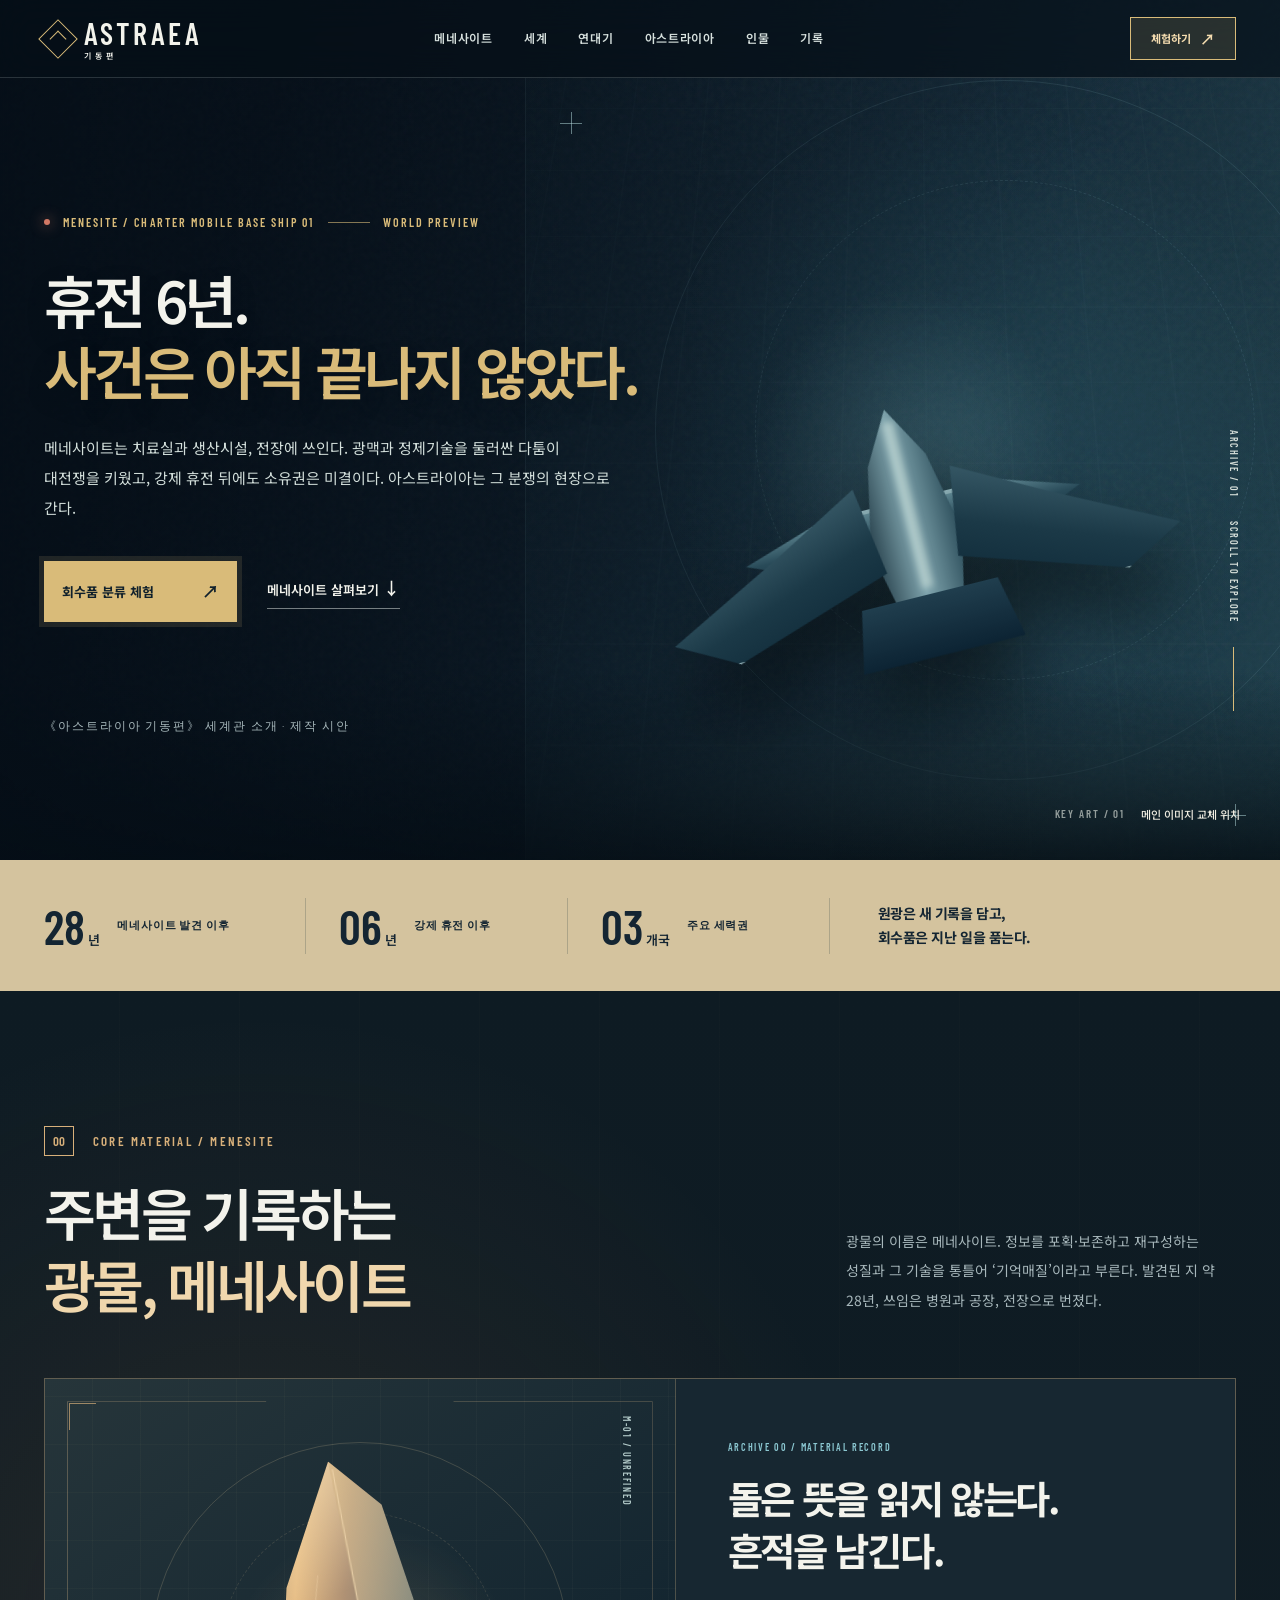
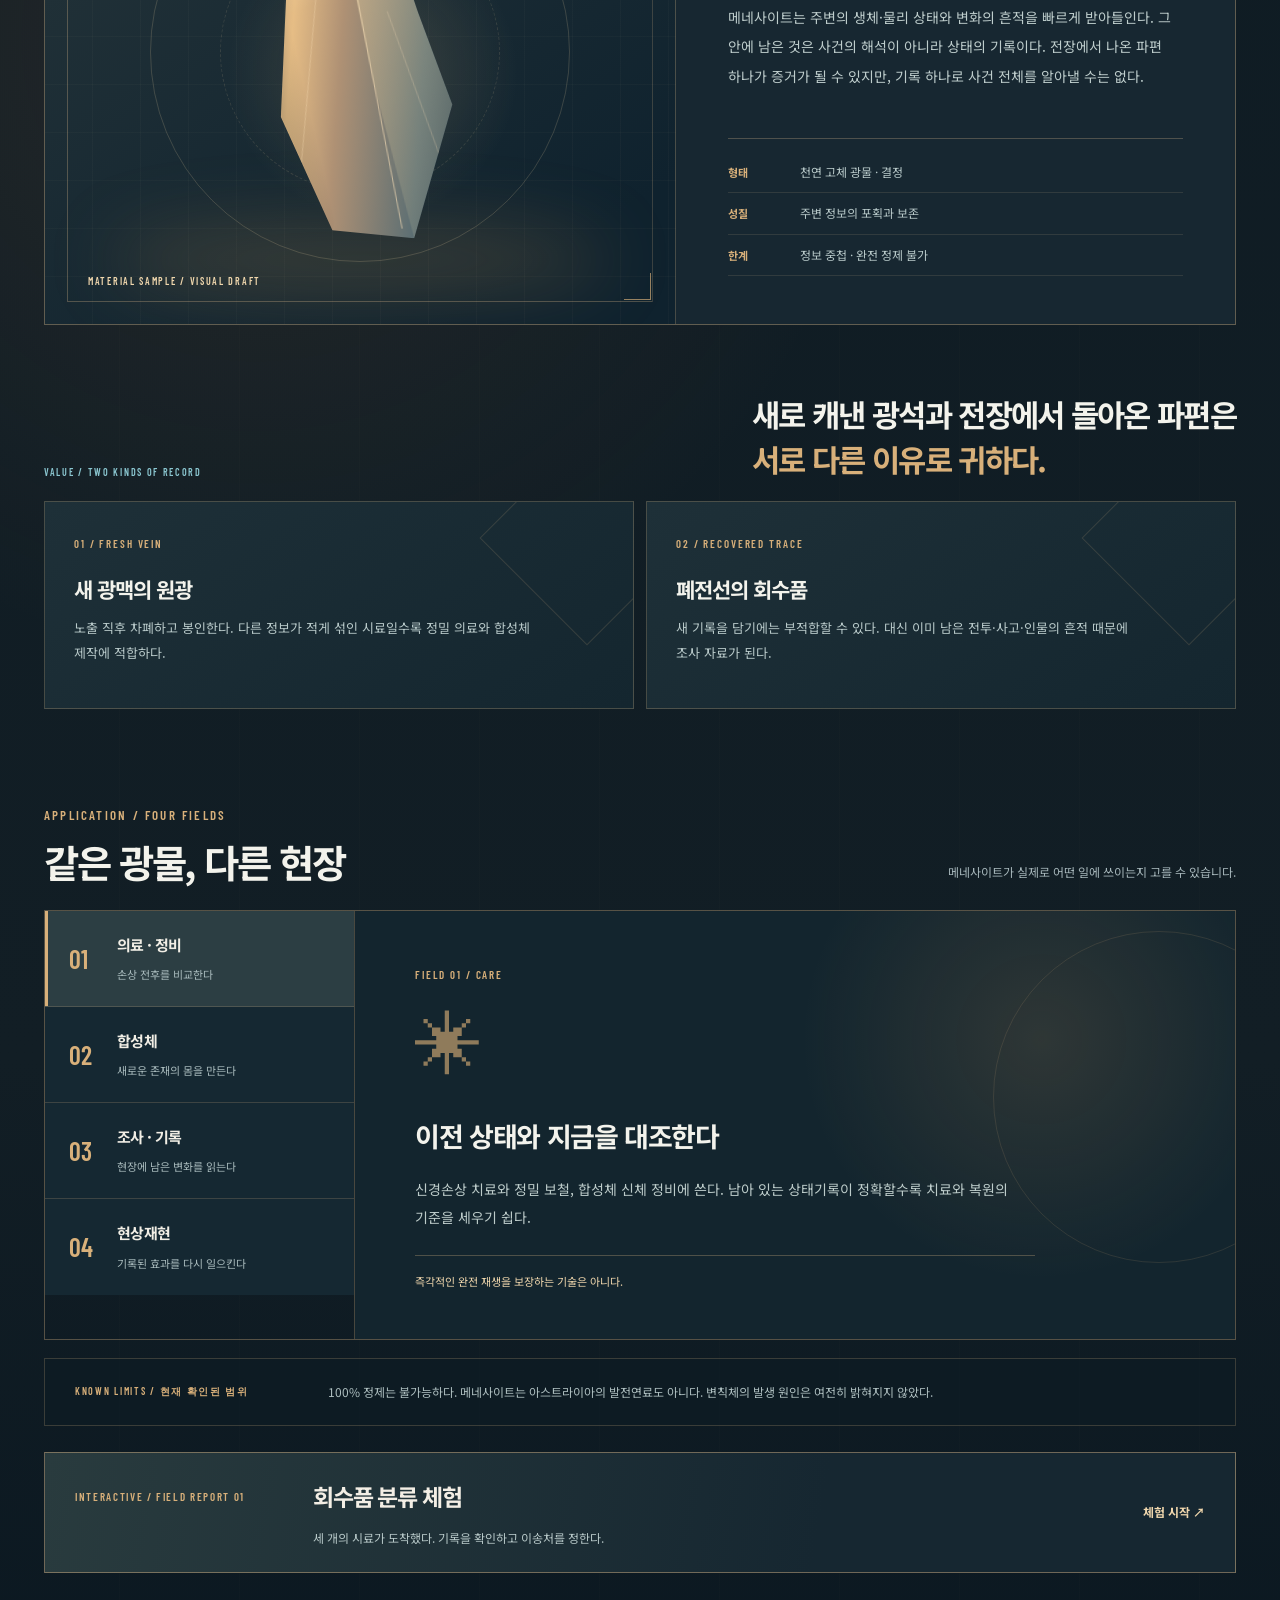
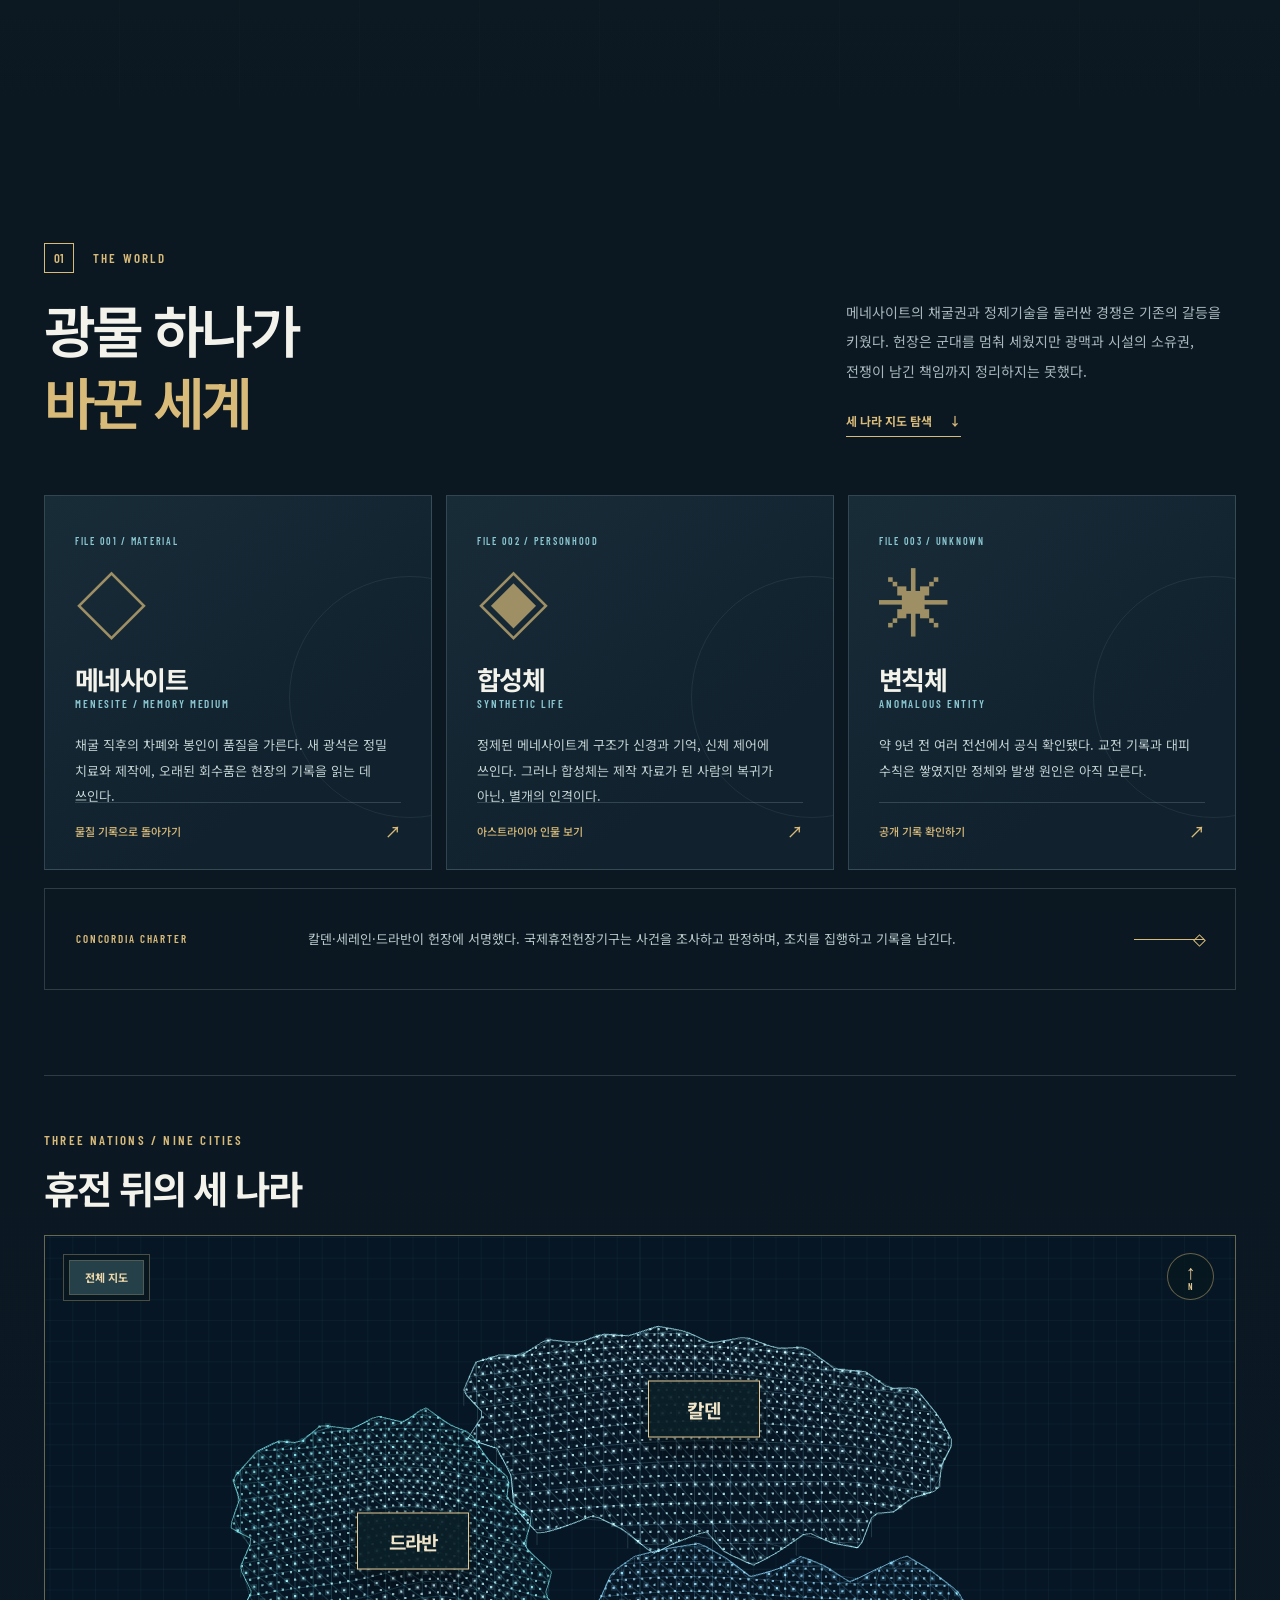
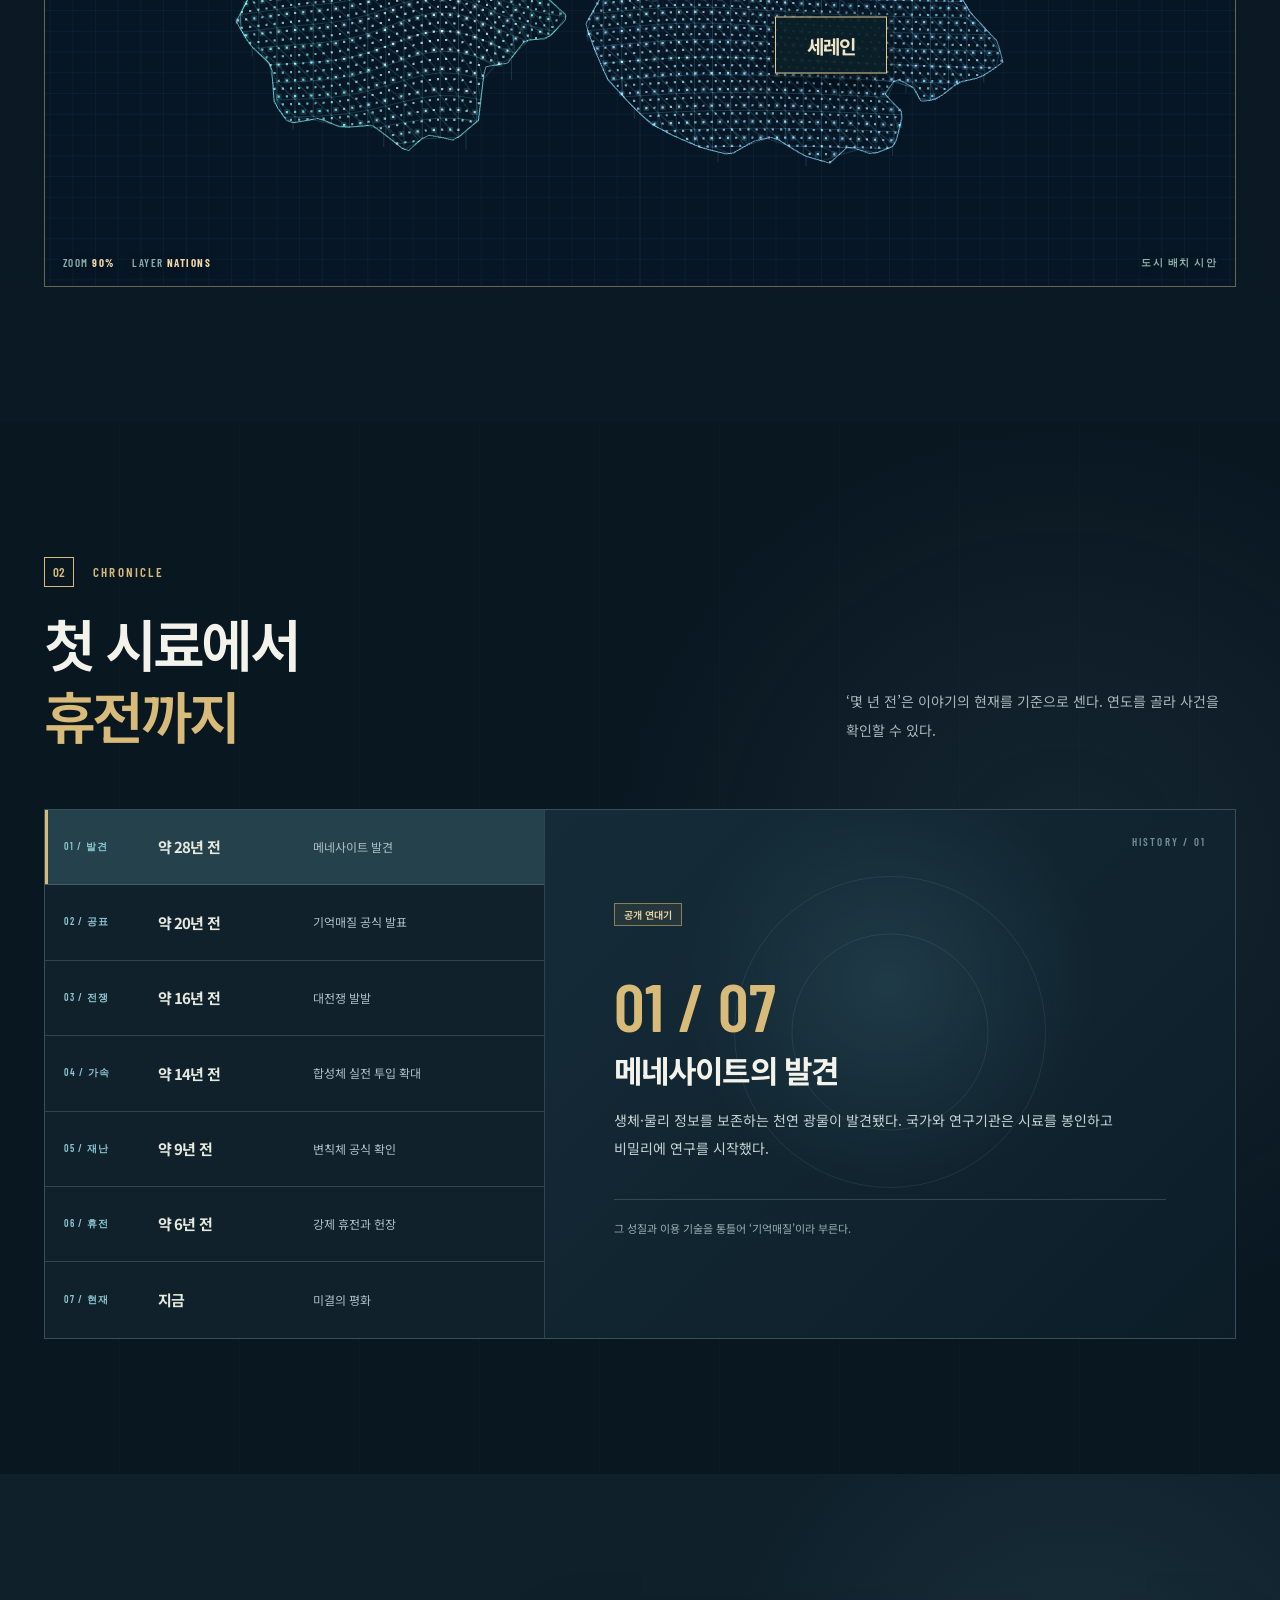
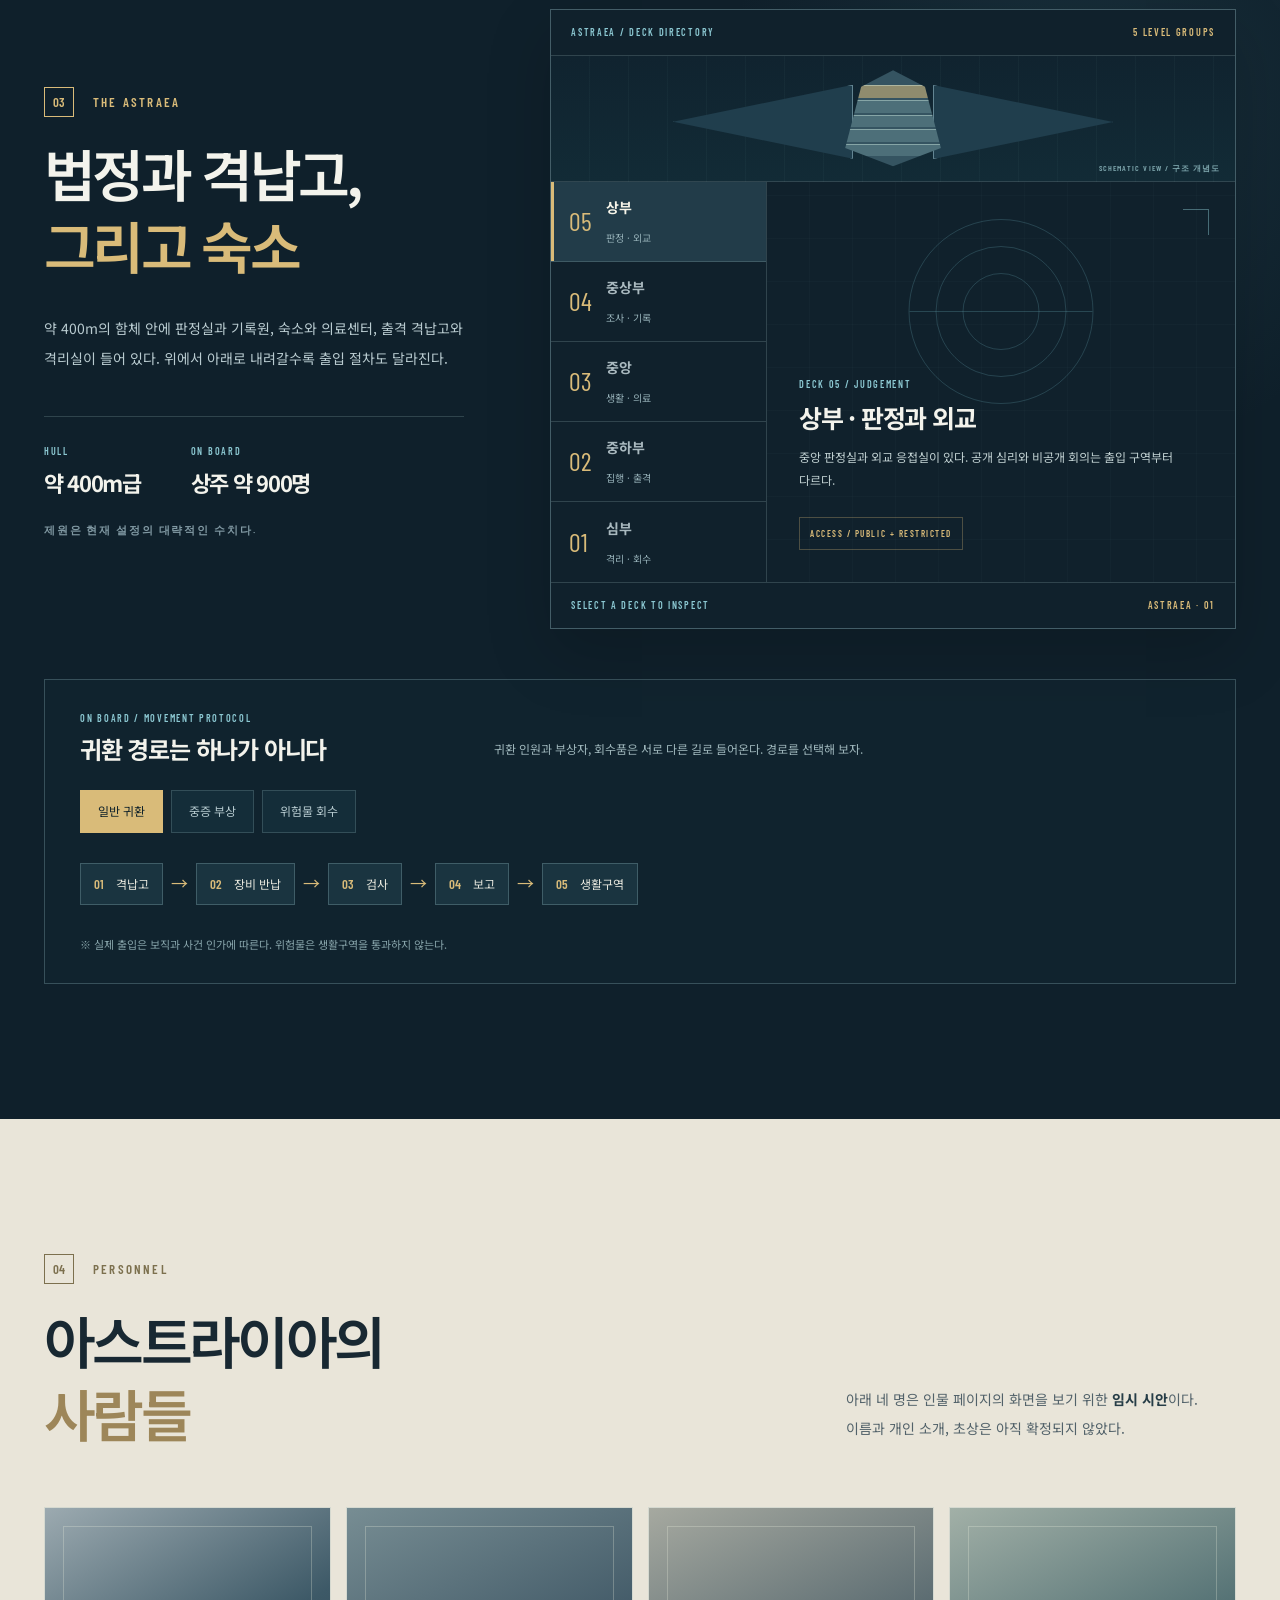
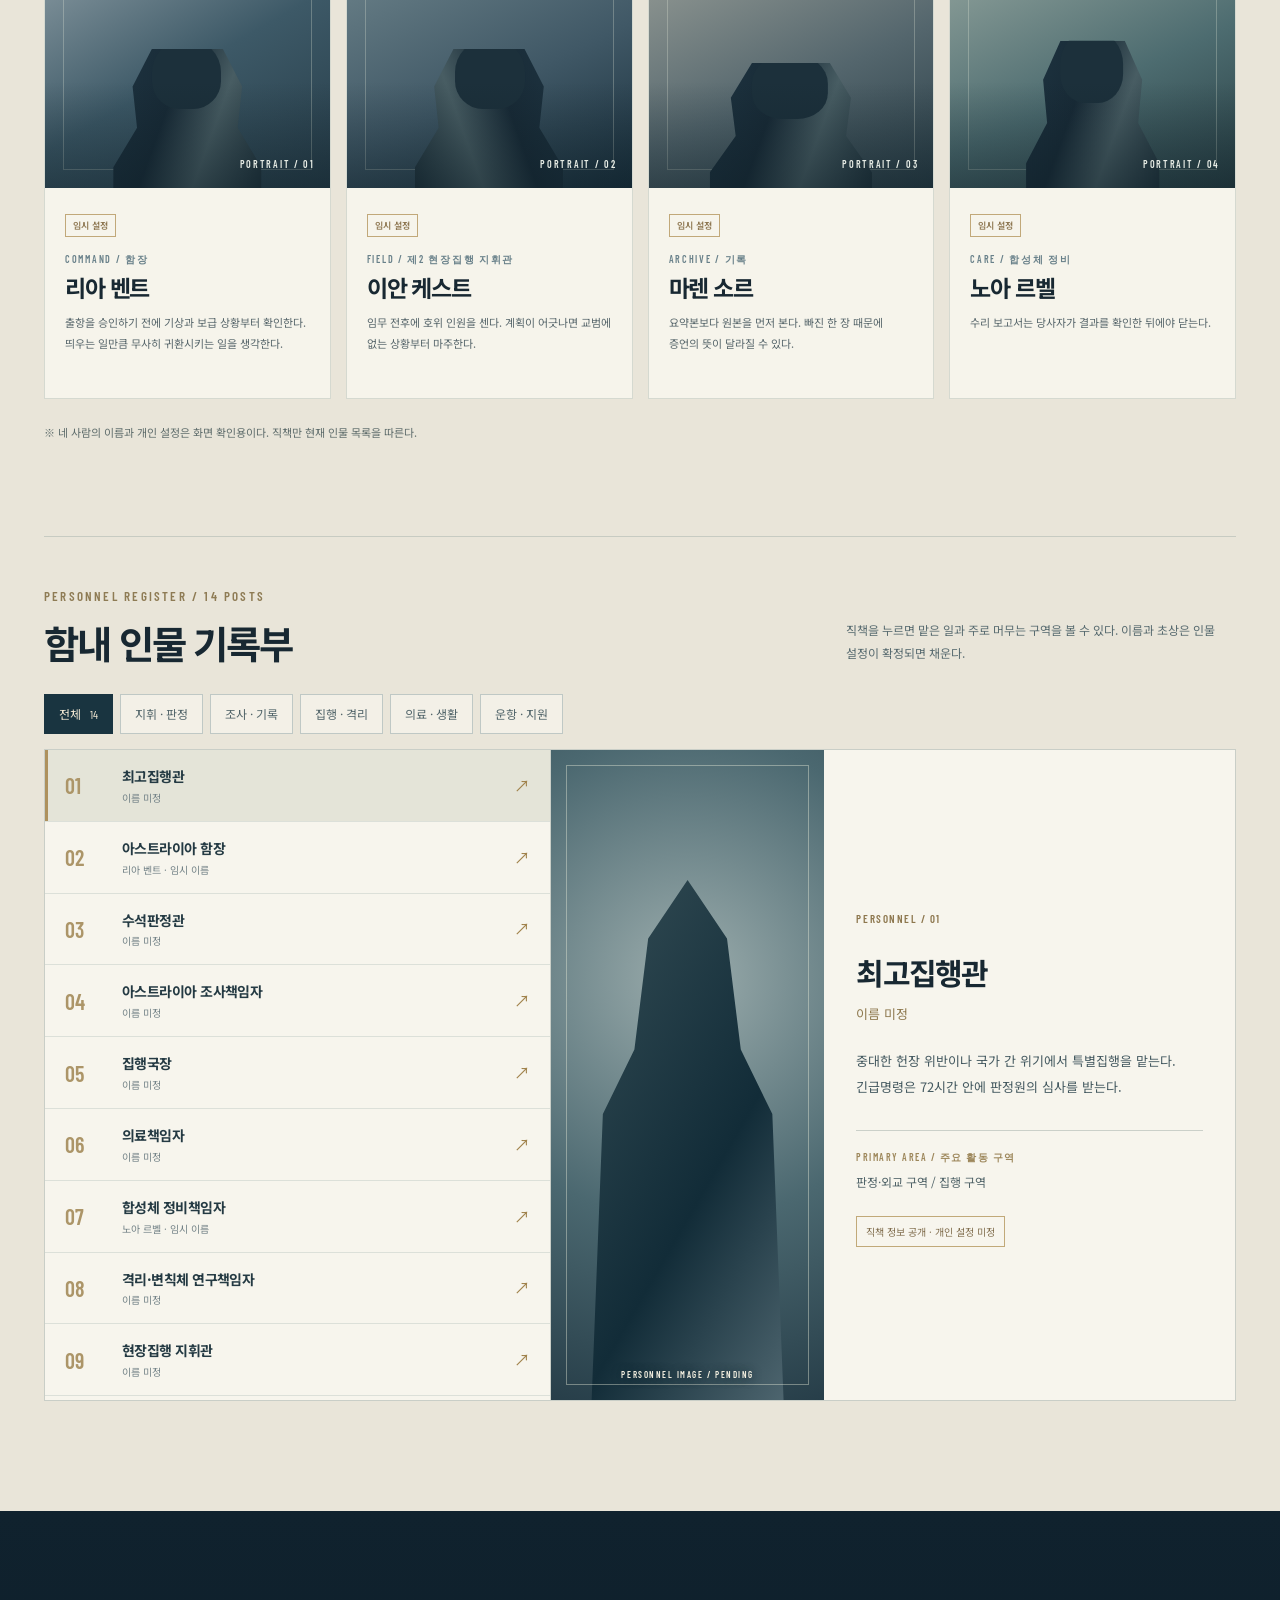
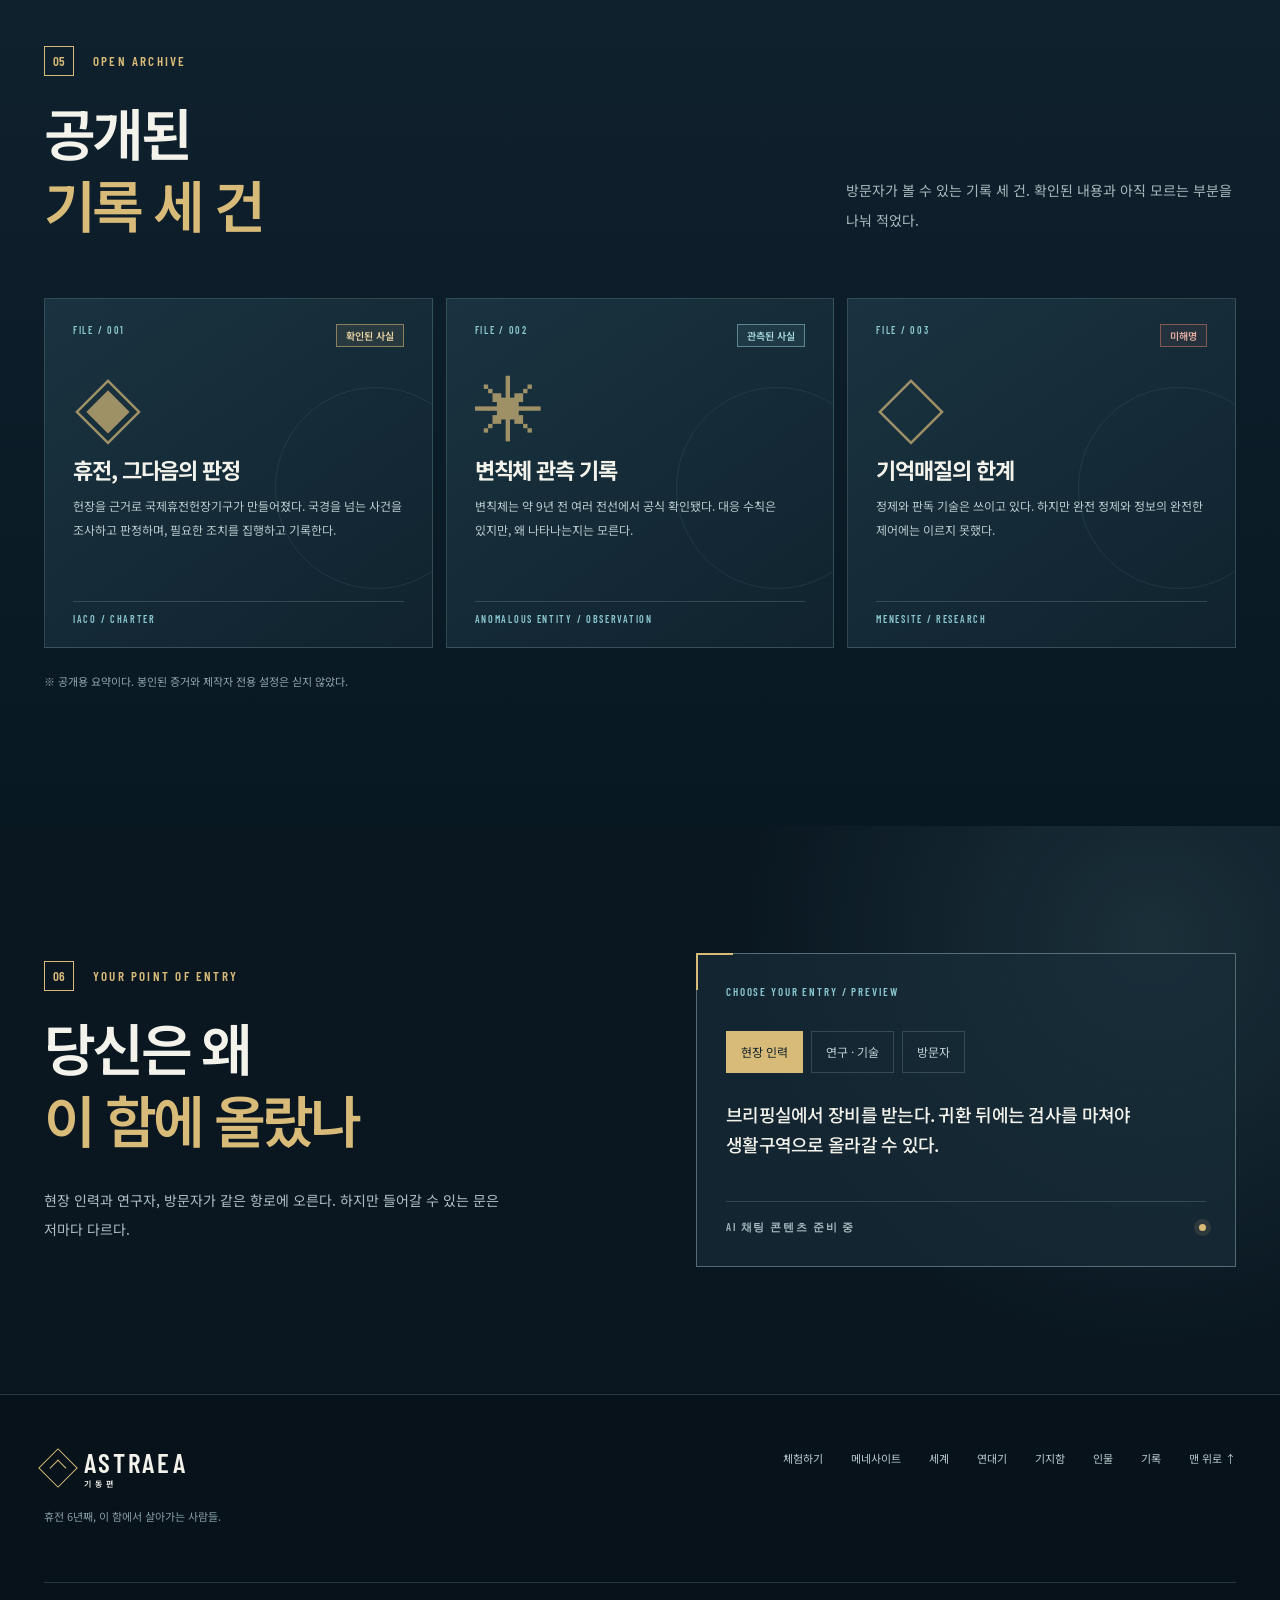
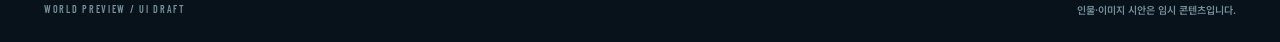
==== index.html @ 1bbc9fe7 "Build holographic atlas terrain and wireframe cities" ====
<!doctype html>
<html lang="ko">
<head>
  <meta charset="utf-8">
  <meta name="viewport" content="width=device-width, initial-scale=1">
  <meta name="theme-color" content="#09131d">
  <meta name="description" content="아스트라이아 기동편 세계관 기록 단말. 메네사이트가 바꾼 의료와 전쟁, 휴전 이후의 세 나라와 헌장기동기지함을 살펴봅니다.">
  <title>아스트라이아 기동편 | 기록 단말</title>
  <link rel="preconnect" href="https://fonts.googleapis.com">
  <link rel="preconnect" href="https://fonts.gstatic.com" crossorigin>
  <link href="https://fonts.googleapis.com/css2?family=Barlow+Condensed:wght@400;500;600;700&family=Noto+Sans+KR:wght@300;400;500;600;700&display=swap" rel="stylesheet">
  <link rel="stylesheet" href="./styles.css">
  <link rel="stylesheet" href="./expansion.css">
  <link rel="stylesheet" href="./menesite.css">
  <link rel="stylesheet" href="./world-map.css">
  <script src="./script.js" defer></script>
  <script src="./world-map.js" defer></script>
  <script type="module" src="./world-map-3d.js"></script>
</head>
<body>
  <a class="skip-link" href="#main">본문으로 건너뛰기</a>
  <div class="site-shell">
    <header class="site-header" id="top">
      <a class="brand" href="#top" aria-label="아스트라이아 기동편, 맨 위로">
        <span class="brand-mark" aria-hidden="true"><span></span></span>
        <span class="brand-name">ASTRAEA <small>기동편</small></span>
      </a>
      <nav class="desktop-nav" aria-label="주 메뉴">
        <a href="#menesite">메네사이트</a><a href="#world">세계</a><a href="#chronicle">연대기</a><a href="#ship">아스트라이아</a><a href="#people">인물</a><a href="#archive">기록</a>
      </nav>
      <div class="header-side"><a class="header-play" href="./field-report.html" aria-label="회수품 분류 체험 열기">체험하기 <span aria-hidden="true">↗</span></a><button class="menu-toggle" type="button" aria-expanded="false" aria-controls="mobile-nav" aria-label="메뉴 열기"><span></span><span></span></button></div>
      <nav class="mobile-nav" id="mobile-nav" aria-label="모바일 메뉴" hidden>
        <a href="./field-report.html">회수품 분류 체험 ↗</a><a href="#menesite">메네사이트</a><a href="#world">세계</a><a href="#chronicle">연대기</a><a href="#ship">아스트라이아</a><a href="#people">인물</a><a href="#archive">기록</a><a href="#entry">이야기 시작</a>
      </nav>
    </header>

    <main id="main">
      <section class="hero" aria-labelledby="hero-title">
        <div class="hero-noise" aria-hidden="true"></div>
        <div class="hero-orbit orbit-one" aria-hidden="true"></div><div class="hero-orbit orbit-two" aria-hidden="true"></div>
        <div class="hero-visual visual-placeholder" data-image-slot="hero" role="img" aria-label="추후 메인 키 아트가 들어갈 자리">
          <div class="visual-cross cross-tl"></div><div class="visual-cross cross-br"></div>
          <div class="ship-silhouette" aria-hidden="true"><span class="ship-core"></span><span class="ship-wing wing-left"></span><span class="ship-wing wing-right"></span><span class="ship-tail"></span></div>
          <span class="visual-placeholder-label">KEY ART / 01 <strong>메인 이미지 교체 위치</strong></span>
        </div>
        <div class="hero-content wrap">
          <p class="eyebrow hero-eyebrow"><span class="signal-dot"></span> MENESITE / CHARTER MOBILE BASE SHIP 01 <span class="eyebrow-rule"></span> WORLD PREVIEW</p>
          <h1 id="hero-title">휴전 6년.<br><em>사건은 아직 끝나지 않았다.</em></h1>
          <p class="hero-copy">메네사이트는 치료실과 생산시설, 전장에 쓰인다. 광맥과 정제기술을 둘러싼 다툼이 대전쟁을 키웠고, 강제 휴전 뒤에도 소유권은 미결이다. 아스트라이아는 그 분쟁의 현장으로 간다.</p>
          <div class="hero-actions"><a class="button button-primary hero-play" href="./field-report.html">회수품 분류 체험 <span aria-hidden="true">↗</span></a><a class="text-link" href="#menesite">메네사이트 살펴보기 <span aria-hidden="true">↓</span></a></div>
          <p class="hero-footnote">《아스트라이아 기동편》 세계관 소개 · 제작 시안</p>
        </div>
        <div class="hero-rail" aria-hidden="true"><span>ARCHIVE / 01</span><span>SCROLL TO EXPLORE</span></div>
      </section>

      <section class="status-bar" aria-label="세계관 핵심 정보">
        <div class="wrap status-grid"><div><strong>28<span>년</span></strong><small>메네사이트 발견 이후</small></div><div><strong>06<span>년</span></strong><small>강제 휴전 이후</small></div><div><strong>03<span>개국</span></strong><small>주요 세력권</small></div><p>원광은 새 기록을 담고,<br>회수품은 지난 일을 품는다.</p></div>
      </section>

      <section class="section menesite-section" id="menesite" aria-labelledby="menesite-title"><div class="wrap">
        <div class="section-heading menesite-heading"><div><p class="eyebrow"><span class="section-number">00</span> CORE MATERIAL / MENESITE</p><h2 id="menesite-title">주변을 기록하는<br><em>광물, 메네사이트</em></h2></div><p class="section-intro">광물의 이름은 메네사이트. 정보를 포획·보존하고 재구성하는 성질과 그 기술을 통틀어 ‘기억매질’이라고 부른다. 발견된 지 약 28년, 쓰임은 병원과 공장, 전장으로 번졌다.</p></div>

        <div class="specimen-layout">
          <div class="ore-visual" role="img" aria-label="메네사이트 결정의 추상적인 시안. 실제 광물 디자인은 추후 교체 예정"><span class="ore-cross cross-one" aria-hidden="true"></span><span class="ore-cross cross-two" aria-hidden="true"></span><div class="ore-ring ring-outer" aria-hidden="true"></div><div class="ore-ring ring-inner" aria-hidden="true"></div><div class="ore-crystal" aria-hidden="true"><i></i><i></i><i></i></div><span class="ore-coord">MATERIAL SAMPLE / VISUAL DRAFT</span><span class="ore-axis">M-01 / UNREFINED</span></div>
          <div class="specimen-file"><span class="detail-code">ARCHIVE 00 / MATERIAL RECORD</span><h3>돌은 뜻을 읽지 않는다.<br>흔적을 남긴다.</h3><p>메네사이트는 주변의 생체·물리 상태와 변화의 흔적을 빠르게 받아들인다. 그 안에 남은 것은 사건의 해석이 아니라 상태의 기록이다. 전장에서 나온 파편 하나가 증거가 될 수 있지만, 기록 하나로 사건 전체를 알아낼 수는 없다.</p><dl><div><dt>형태</dt><dd>천연 고체 광물 · 결정</dd></div><div><dt>성질</dt><dd>주변 정보의 포획과 보존</dd></div><div><dt>한계</dt><dd>정보 중첩 · 완전 정제 불가</dd></div></dl></div>
        </div>

        <div class="material-value"><div class="material-value-head"><span class="detail-code">VALUE / TWO KINDS OF RECORD</span><h3>새로 캐낸 광석과 전장에서 돌아온 파편은<br><em>서로 다른 이유로 귀하다.</em></h3></div><div class="material-value-grid"><article><span>01 / FRESH VEIN</span><h4>새 광맥의 원광</h4><p>노출 직후 차폐하고 봉인한다. 다른 정보가 적게 섞인 시료일수록 정밀 의료와 합성체 제작에 적합하다.</p></article><article><span>02 / RECOVERED TRACE</span><h4>폐전선의 회수품</h4><p>새 기록을 담기에는 부적합할 수 있다. 대신 이미 남은 전투·사고·인물의 흔적 때문에 조사 자료가 된다.</p></article></div></div>

        <div class="material-uses" id="menesite-uses" aria-labelledby="material-uses-title"><div class="subsection-head"><div><p class="eyebrow">APPLICATION / FOUR FIELDS</p><h3 id="material-uses-title">같은 광물, 다른 현장</h3></div><p>메네사이트가 실제로 어떤 일에 쓰이는지 고를 수 있습니다.</p></div><div class="material-use-layout"><div class="material-use-tabs" role="tablist" aria-label="메네사이트 사용 분야">
          <button type="button" role="tab" id="material-tab-care" aria-controls="material-panel-care" aria-selected="true" data-material-use="care"><small>01</small><strong>의료 · 정비</strong><span>손상 전후를 비교한다</span></button>
          <button type="button" role="tab" id="material-tab-synthetic" aria-controls="material-panel-synthetic" aria-selected="false" tabindex="-1" data-material-use="synthetic"><small>02</small><strong>합성체</strong><span>새로운 존재의 몸을 만든다</span></button>
          <button type="button" role="tab" id="material-tab-evidence" aria-controls="material-panel-evidence" aria-selected="false" tabindex="-1" data-material-use="evidence"><small>03</small><strong>조사 · 기록</strong><span>현장에 남은 변화를 읽는다</span></button>
          <button type="button" role="tab" id="material-tab-replay" aria-controls="material-panel-replay" aria-selected="false" tabindex="-1" data-material-use="replay"><small>04</small><strong>현상재현</strong><span>기록된 효과를 다시 일으킨다</span></button>
        </div><div class="material-use-stage">
          <article role="tabpanel" id="material-panel-care" aria-labelledby="material-tab-care" data-material-panel="care"><span class="material-stage-code">FIELD 01 / CARE</span><div class="material-stage-symbol" aria-hidden="true">✳</div><h4>이전 상태와 지금을 대조한다</h4><p>신경손상 치료와 정밀 보철, 합성체 신체 정비에 쓴다. 남아 있는 상태기록이 정확할수록 치료와 복원의 기준을 세우기 쉽다.</p><small>즉각적인 완전 재생을 보장하는 기술은 아니다.</small></article>
          <article role="tabpanel" id="material-panel-synthetic" aria-labelledby="material-tab-synthetic" data-material-panel="synthetic" hidden><span class="material-stage-code">FIELD 02 / SYNTHETIC</span><div class="material-stage-symbol" aria-hidden="true">◈</div><h4>기록을 물려받은 별개의 사람</h4><p>정제·가공한 메네사이트계 구조는 합성체의 신경·기억·신체제어에 쓰인다. 제작 자료가 된 사람은 ‘원전’이라 부른다.</p><small>합성체는 원전이 되살아난 존재가 아니다.</small></article>
          <article role="tabpanel" id="material-panel-evidence" aria-labelledby="material-tab-evidence" data-material-panel="evidence" hidden><span class="material-stage-code">FIELD 03 / EVIDENCE</span><div class="material-stage-symbol" aria-hidden="true">⌁</div><h4>사건은 파편에도 남는다</h4><p>조사관은 장비의 손상과 열·압력 변화, 전장 회수품에 남은 흔적을 다른 증거와 대조한다. 깨진 결정에는 기록의 일부만 남을 수 있다.</p><small>과거를 완전한 영상처럼 돌려보는 일은 불가능하다.</small></article>
          <article role="tabpanel" id="material-panel-replay" aria-labelledby="material-tab-replay" data-material-panel="replay" hidden><span class="material-stage-code">FIELD 04 / REPRODUCTION</span><div class="material-stage-symbol" aria-hidden="true">◇</div><h4>기록된 변화만 다시 일으킨다</h4><p>충격과 진동 같은 물리 변화의 일부를 장치로 재현할 수 있다. 출력에는 별도의 동력과 제어 장치가 필요하다.</p><small>기록되지 않은 효과를 새로 만들어 내지는 못한다.</small></article>
        </div></div></div>

        <div class="material-limits"><span class="detail-code">KNOWN LIMITS / 현재 확인된 범위</span><p>100% 정제는 불가능하다. 메네사이트는 아스트라이아의 발전연료도 아니다. 변칙체의 발생 원인은 여전히 밝혀지지 않았다.</p></div>
        <a class="field-launch" id="field-launch" href="./field-report.html"><span class="field-launch-code">INTERACTIVE / FIELD REPORT 01</span><strong>회수품 분류 체험</strong><span>세 개의 시료가 도착했다. 기록을 확인하고 이송처를 정한다.</span><b>체험 시작 <span aria-hidden="true">↗</span></b></a>
      </div></section>

      <section class="section world-section" id="world" aria-labelledby="world-title">
        <div class="wrap">
          <div class="section-heading"><div><p class="eyebrow"><span class="section-number">01</span> THE WORLD</p><h2 id="world-title">광물 하나가<br><em>바꾼 세계</em></h2></div><div><p class="section-intro">메네사이트의 채굴권과 정제기술을 둘러싼 경쟁은 기존의 갈등을 키웠다. 헌장은 군대를 멈춰 세웠지만 광맥과 시설의 소유권, 전쟁이 남긴 책임까지 정리하지는 못했다.</p><a class="world-map-jump" href="#atlas">세 나라 지도 탐색 <span aria-hidden="true">↓</span></a></div></div>
          <div class="world-grid">
            <article class="world-card"><span class="world-card-index">FILE 001 / MATERIAL</span><div class="world-card-symbol" aria-hidden="true">◇</div><h3>메네사이트</h3><p class="english-label">MENESITE / MEMORY MEDIUM</p><p>채굴 직후의 차폐와 봉인이 품질을 가른다. 새 광석은 정밀 치료와 제작에, 오래된 회수품은 현장의 기록을 읽는 데 쓰인다.</p><a class="card-bottom" href="#menesite">물질 기록으로 돌아가기 <span aria-hidden="true">↗</span></a></article>
            <article class="world-card"><span class="world-card-index">FILE 002 / PERSONHOOD</span><div class="world-card-symbol" aria-hidden="true">◈</div><h3>합성체</h3><p class="english-label">SYNTHETIC LIFE</p><p>정제된 메네사이트계 구조가 신경과 기억, 신체 제어에 쓰인다. 그러나 합성체는 제작 자료가 된 사람의 복귀가 아닌, 별개의 인격이다.</p><a class="card-bottom" href="#people">아스트라이아 인물 보기 <span aria-hidden="true">↗</span></a></article>
            <article class="world-card"><span class="world-card-index">FILE 003 / UNKNOWN</span><div class="world-card-symbol" aria-hidden="true">✳</div><h3>변칙체</h3><p class="english-label">ANOMALOUS ENTITY</p><p>약 9년 전 여러 전선에서 공식 확인됐다. 교전 기록과 대피 수칙은 쌓였지만 정체와 발생 원인은 아직 모른다.</p><a class="card-bottom" href="#archive">공개 기록 확인하기 <span aria-hidden="true">↗</span></a></article>
          </div>
          <div class="world-note"><span class="note-marker">CONCORDIA CHARTER</span><p>칼덴·세레인·드라반이 헌장에 서명했다. 국제휴전헌장기구는 사건을 조사하고 판정하며, 조치를 집행하고 기록을 남긴다.</p><span class="note-line" aria-hidden="true"></span></div>
          <div class="nation-explorer" aria-labelledby="nation-title">
            <div class="subsection-head"><div><p class="eyebrow">THREE NATIONS / NINE CITIES</p><h3 id="nation-title">휴전 뒤의 세 나라</h3></div></div>
            <div class="atlas-shell" id="atlas" aria-label="세 나라 탐색 지도">
              <div class="atlas-viewport" id="atlas-viewport" tabindex="-1" aria-label="국가와 도시를 선택하는 입체 지도">
                <div class="atlas-canvas" id="atlas-canvas">
                  <div class="atlas-webgl" id="atlas-webgl" aria-hidden="true"></div>
                  <svg class="atlas-svg" viewBox="0 0 1000 620" preserveAspectRatio="none" aria-hidden="true">
                    <defs><pattern id="atlas-grid" width="50" height="50" patternUnits="userSpaceOnUse"><path d="M 50 0 H 0 V 50" fill="none" stroke="#94bac0" stroke-opacity=".12" stroke-width="1"/></pattern><pattern id="atlas-dots" width="9" height="9" patternUnits="userSpaceOnUse"><circle cx="4.5" cy="4.5" r="1.35" fill="#a9e5ed" fill-opacity=".8"/></pattern><linearGradient id="atlas-scan-gradient"><stop offset="0" stop-color="#a6e9ea" stop-opacity="0"/><stop offset=".48" stop-color="#a6e9ea" stop-opacity=".16"/><stop offset="1" stop-color="#a6e9ea" stop-opacity="0"/></linearGradient></defs>
                    <rect width="1000" height="620" fill="#0c2530"/><rect width="1000" height="620" fill="url(#atlas-grid)"/>
                    <path class="atlas-current" d="M-30 185 C145 110 215 146 334 74 S571 60 646 28 M-20 472 C126 384 232 454 355 391 S566 392 695 337 896 362 1030 280 M-20 533 C183 460 252 532 426 475 S715 476 1030 408"/>
                    <g class="atlas-depth" id="atlas-depth" pointer-events="none"></g>
                    <path class="atlas-region atlas-dravan" data-map-nation="dravan" d="M78 181 L101 169 125 173 149 151 183 159 210 142 239 152 263 130 290 153 313 162 332 195 356 217 353 244 381 264 372 300 403 328 395 358 421 381 398 411 374 420 354 455 329 468 322 520 296 541 264 535 243 550 205 517 170 515 147 503 113 508 97 484 94 441 70 416 55 388 72 356 59 326 73 293 48 274 59 240 51 214Z"/>
                    <path class="atlas-region atlas-kalden" data-map-nation="kalden" d="M319 83 L347 76 369 81 397 61 432 70 459 59 488 64 519 49 550 57 578 75 616 62 650 76 682 70 715 98 748 96 774 116 803 111 829 145 845 176 832 207 829 236 799 250 780 267 757 271 742 306 711 301 684 290 651 310 625 323 593 309 573 288 542 298 514 310 482 285 449 269 417 279 388 286 361 255 358 221 342 190 310 176 328 149 305 119Z"/>
                    <path class="atlas-region atlas-serein" data-map-nation="serein" d="M494 312 L525 304 566 296 595 315 622 338 654 325 678 308 705 320 731 339 759 323 793 305 818 321 850 348 864 374 894 409 900 434 875 453 851 459 829 479 810 485 802 468 782 457 770 477 790 499 781 537 756 548 730 539 709 559 681 551 647 530 625 535 599 550 567 541 537 527 511 512 489 489 464 459 450 424 440 393 457 361 469 331Z"/>
                    <g class="atlas-terrain" id="atlas-terrain" pointer-events="none"></g>
                    <path class="atlas-shore" d="M85 548 C137 578 224 582 280 564 M864 144 C911 152 954 177 979 208 M872 514 C938 519 970 543 1011 575"/>
                    <path class="atlas-border" d="M388 288 C447 311 476 299 503 313 M421 359 C441 343 468 323 495 309"/>
                    <text class="atlas-water-label" x="78" y="90">WESTERN SURVEY / 01</text><text class="atlas-water-label" x="782" y="582">CHART / 01</text>
                  </svg>
                  <button class="atlas-nation" type="button" data-map-nation="dravan" style="left:25%;top:54%" aria-label="드라반 설명 열기">드라반</button>
                  <button class="atlas-nation" type="button" data-map-nation="kalden" style="left:57%;top:28%" aria-label="칼덴 설명 열기">칼덴</button>
                  <button class="atlas-nation" type="button" data-map-nation="serein" style="left:71%;top:69%" aria-label="세레인 설명 열기">세레인</button>
                  <button class="atlas-city" type="button" data-map-city="harven" style="left:46%;top:21%" aria-label="하르벤 도시 설명 열기"><span aria-hidden="true"></span><strong>하르벤</strong></button>
                  <button class="atlas-city" type="button" data-map-city="brek" style="left:68%;top:25%" aria-label="브레크 도시 설명 열기"><span aria-hidden="true"></span><strong>브레크</strong></button>
                  <button class="atlas-city" type="button" data-map-city="tork" style="left:75%;top:43%" aria-label="토르크 도시 설명 열기"><span aria-hidden="true"></span><strong>토르크</strong></button>
                  <button class="atlas-city" type="button" data-map-city="bardan" style="left:18%;top:40%" aria-label="바르단 도시 설명 열기"><span aria-hidden="true"></span><strong>바르단</strong></button>
                  <button class="atlas-city" type="button" data-map-city="korga" style="left:25%;top:74%" aria-label="코르가 도시 설명 열기"><span aria-hidden="true"></span><strong>코르가</strong></button>
                  <button class="atlas-city" type="button" data-map-city="ravkan" style="left:35%;top:57%" aria-label="라브칸 도시 설명 열기"><span aria-hidden="true"></span><strong>라브칸</strong></button>
                  <button class="atlas-city" type="button" data-map-city="rienna" style="left:57%;top:67%" aria-label="리에나 도시 설명 열기"><span aria-hidden="true"></span><strong>리에나</strong></button>
                  <button class="atlas-city" type="button" data-map-city="belmar" style="left:78%;top:75%" aria-label="벨마르 도시 설명 열기"><span aria-hidden="true"></span><strong>벨마르</strong></button>
                  <button class="atlas-city" type="button" data-map-city="orsen" style="left:67%;top:84%" aria-label="오르센 도시 설명 열기"><span aria-hidden="true"></span><strong>오르센</strong></button>
                </div>
                <div class="atlas-tools" role="group" aria-label="지도 조작"><button type="button" data-map-control="zoom-in" aria-label="지도 확대">＋</button><button type="button" data-map-control="zoom-out" aria-label="지도 축소">－</button><button type="button" data-map-control="rotate-left" aria-label="지도 왼쪽 회전">↶</button><button type="button" data-map-control="rotate-right" aria-label="지도 오른쪽 회전">↷</button><button type="button" data-map-control="reset" aria-label="전체 지도 보기">전체 지도</button></div>
                <div class="atlas-readout" aria-live="off"><span>ZOOM <b id="atlas-zoom">90%</b></span><span class="atlas-angle-readout">ANGLE <b id="atlas-angle">0°</b></span><span>LAYER <b id="atlas-layer">NATIONS</b></span></div>
                <div class="atlas-compass" aria-hidden="true"><span id="atlas-compass-needle">↑</span><small>N</small></div>
                <div class="atlas-popup" id="atlas-popup" role="dialog" aria-modal="false" aria-labelledby="atlas-popup-title" hidden><button type="button" class="atlas-popup-close" aria-label="지도 설명 닫기">×</button><span class="atlas-popup-code" id="atlas-popup-code"></span><h4 id="atlas-popup-title"></h4><span class="atlas-popup-subtitle" id="atlas-popup-subtitle"></span><p id="atlas-popup-copy"></p><div class="atlas-popup-links" id="atlas-popup-links"></div></div>
                <div class="atlas-provisional">도시 배치 시안</div>
              </div>
            </div>
          </div>
        </div>
      </section>

      <section class="section chronicle-section" id="chronicle" aria-labelledby="chronicle-title"><div class="wrap">
        <div class="section-heading"><div><p class="eyebrow"><span class="section-number">02</span> CHRONICLE</p><h2 id="chronicle-title">첫 시료에서<br><em>휴전까지</em></h2></div><p class="section-intro">‘몇 년 전’은 이야기의 현재를 기준으로 센다. 연도를 골라 사건을 확인할 수 있다.</p></div>
        <div class="chronicle-shell"><div class="timeline-list" role="tablist" aria-label="연대기 시점">
          <button type="button" role="tab" id="era-tab-discovery" aria-controls="era-panel-discovery" aria-selected="true" data-era="discovery"><small>01 / 발견</small><strong>약 28년 전</strong><span>메네사이트 발견</span></button>
          <button type="button" role="tab" id="era-tab-public" aria-controls="era-panel-public" aria-selected="false" tabindex="-1" data-era="public"><small>02 / 공표</small><strong>약 20년 전</strong><span>기억매질 공식 발표</span></button>
          <button type="button" role="tab" id="era-tab-war" aria-controls="era-panel-war" aria-selected="false" tabindex="-1" data-era="war"><small>03 / 전쟁</small><strong>약 16년 전</strong><span>대전쟁 발발</span></button>
          <button type="button" role="tab" id="era-tab-synthetic" aria-controls="era-panel-synthetic" aria-selected="false" tabindex="-1" data-era="synthetic"><small>04 / 가속</small><strong>약 14년 전</strong><span>합성체 실전 투입 확대</span></button>
          <button type="button" role="tab" id="era-tab-anomaly" aria-controls="era-panel-anomaly" aria-selected="false" tabindex="-1" data-era="anomaly"><small>05 / 재난</small><strong>약 9년 전</strong><span>변칙체 공식 확인</span></button>
          <button type="button" role="tab" id="era-tab-armistice" aria-controls="era-panel-armistice" aria-selected="false" tabindex="-1" data-era="armistice"><small>06 / 휴전</small><strong>약 6년 전</strong><span>강제 휴전과 헌장</span></button>
          <button type="button" role="tab" id="era-tab-now" aria-controls="era-panel-now" aria-selected="false" tabindex="-1" data-era="now"><small>07 / 현재</small><strong>지금</strong><span>미결의 평화</span></button>
        </div><div class="timeline-stage">
          <div class="timeline-stamp" aria-hidden="true">HISTORY / 01</div>
          <article role="tabpanel" id="era-panel-discovery" aria-labelledby="era-tab-discovery" data-era-panel="discovery"><span class="record-class">공개 연대기</span><p class="era-index">01 / 07</p><h3>메네사이트의 발견</h3><p>생체·물리 정보를 보존하는 천연 광물이 발견됐다. 국가와 연구기관은 시료를 봉인하고 비밀리에 연구를 시작했다.</p><small>그 성질과 이용 기술을 통틀어 ‘기억매질’이라 부른다.</small></article>
          <article role="tabpanel" id="era-panel-public" aria-labelledby="era-tab-public" data-era-panel="public" hidden><span class="record-class">공개 연대기</span><p class="era-index">02 / 07</p><h3>공식 발표와 논쟁</h3><p>기억매질과 일부 복원 연구가 공식 발표됐다. 병원은 치료 가능성을 봤고, 유족과 법조계는 사망자의 정보를 누가 쓸 수 있는지 물었다.</p><small>군사 연구의 상당 부분은 공개되지 않았다.</small></article>
          <article role="tabpanel" id="era-panel-war" aria-labelledby="era-tab-war" data-era-panel="war" hidden><span class="record-class">공개 연대기</span><p class="era-index">03 / 07</p><h3>대전쟁의 시작</h3><p>광맥과 정제기술, 생산시설이 전략자산이 됐다. 오래된 갈등에 자원 경쟁이 겹치며 인간 세력 사이에 대전쟁이 시작됐다.</p><small>전쟁을 촉발한 사건의 상세는 아직 정해지지 않았다.</small></article>
          <article role="tabpanel" id="era-panel-synthetic" aria-labelledby="era-tab-synthetic" data-era-panel="synthetic" hidden><span class="record-class">공개 연대기</span><p class="era-index">04 / 07</p><h3>전시 기술의 가속</h3><p>치료도 숙련 인력도 모자랐다. 평시의 안전 절차가 무너지는 사이 합성체의 실전 투입이 늘었다.</p><small>지금은 전쟁세대와 휴전 후에 만들어진 합성체가 함께 살아간다.</small></article>
          <article role="tabpanel" id="era-panel-anomaly" aria-labelledby="era-tab-anomaly" data-era-panel="anomaly" hidden><span class="record-class observed">관측된 사실</span><p class="era-index">05 / 07</p><h3>변칙체의 공식 확인</h3><p>서로 다른 전선에서 비슷한 존재가 확인됐다. 인간끼리 싸우는 동안, 또 다른 위협이 전장과 후방으로 번졌다.</p><small>무엇이 출현을 일으키는지는 아직 확인되지 않았다.</small></article>
          <article role="tabpanel" id="era-panel-armistice" aria-labelledby="era-tab-armistice" data-era-panel="armistice" hidden><span class="record-class">공개 연대기</span><p class="era-index">06 / 07</p><h3>강제 휴전과 콘코르디아 헌장</h3><p>전선을 더는 유지할 수 없게 됐다. 주요 참전국은 콘코르디아 헌장에 서명했고, 이를 근거로 국제휴전헌장기구가 생겼다.</p><small>승패와 국경, 배상 문제는 여전히 미결이다.</small></article>
          <article role="tabpanel" id="era-panel-now" aria-labelledby="era-tab-now" data-era-panel="now" hidden><span class="record-class">공개 연대기</span><p class="era-index">07 / 07</p><h3>휴전 이후 약 6년</h3><p>도시 일부는 복구됐다. 폐전선과 봉쇄구역은 그대로 남았다. 아스트라이아는 세 나라의 사건 현장을 오간다.</p><small>평화조약은 아직 없다.</small></article>
        </div></div>
      </div></section>

      <section class="section ship-section" id="ship" aria-labelledby="ship-title">
        <div class="wrap ship-layout"><div class="ship-copy"><p class="eyebrow"><span class="section-number">03</span> THE ASTRAEA</p><h2 id="ship-title">법정과 격납고,<br><em>그리고 숙소</em></h2><p>약 400m의 함체 안에 판정실과 기록원, 숙소와 의료센터, 출격 격납고와 격리실이 들어 있다. 위에서 아래로 내려갈수록 출입 절차도 달라진다.</p><div class="ship-facts"><div><small>HULL</small><strong>약 400m급</strong></div><div><small>ON BOARD</small><strong>상주 약 900명</strong></div></div><p class="ship-small">제원은 현재 설정의 대략적인 수치다.</p></div>
          <div class="ship-panel">
            <div class="panel-top"><span>ASTRAEA / DECK DIRECTORY</span><span>5 LEVEL GROUPS</span></div>
            <div class="ship-schematic" aria-hidden="true"><span class="schematic-wing left"></span><span class="schematic-body"><i></i><i></i><i></i><i></i><i></i></span><span class="schematic-wing right"></span><small>SCHEMATIC VIEW / 구조 개념도</small></div>
            <div class="deck-layout"><div class="deck-tabs" role="tablist" aria-label="아스트라이아 층군">
              <button type="button" role="tab" id="tab-upper" aria-controls="panel-upper" aria-selected="true" data-deck="upper"><span>05</span><strong>상부</strong><small>판정 · 외교</small></button>
              <button type="button" role="tab" id="tab-midupper" aria-controls="panel-midupper" aria-selected="false" tabindex="-1" data-deck="midupper"><span>04</span><strong>중상부</strong><small>조사 · 기록</small></button>
              <button type="button" role="tab" id="tab-central" aria-controls="panel-central" aria-selected="false" tabindex="-1" data-deck="central"><span>03</span><strong>중앙</strong><small>생활 · 의료</small></button>
              <button type="button" role="tab" id="tab-midlower" aria-controls="panel-midlower" aria-selected="false" tabindex="-1" data-deck="midlower"><span>02</span><strong>중하부</strong><small>집행 · 출격</small></button>
              <button type="button" role="tab" id="tab-deep" aria-controls="panel-deep" aria-selected="false" tabindex="-1" data-deck="deep"><span>01</span><strong>심부</strong><small>격리 · 회수</small></button>
            </div><div class="deck-details" id="deck-details" aria-live="polite">
              <div class="deck-radar" aria-hidden="true"><span></span></div>
              <section role="tabpanel" id="panel-upper" aria-labelledby="tab-upper" data-panel="upper"><span class="detail-code">DECK 05 / JUDGEMENT</span><h3>상부 · 판정과 외교</h3><p>중앙 판정실과 외교 응접실이 있다. 공개 심리와 비공개 회의는 출입 구역부터 다르다.</p><span class="detail-tag">ACCESS / PUBLIC + RESTRICTED</span></section>
              <section role="tabpanel" id="panel-midupper" aria-labelledby="tab-midupper" data-panel="midupper" hidden><span class="detail-code">DECK 04 / EVIDENCE</span><h3>중상부 · 조사와 기록</h3><p>조사국 옆에 기록원이 있다. 기밀 증거는 전용 보안승강기로 판정실에 보낸다.</p><span class="detail-tag">ACCESS / DUTY + RESTRICTED</span></section>
              <section role="tabpanel" id="panel-central" aria-labelledby="tab-central" data-panel="central" hidden><span class="detail-code">DECK 03 / DAILY LIFE</span><h3>중앙 · 생활과 의료</h3><p>숙소와 식당, 의료센터가 모여 있다. 부상자는 출격 구역에서 전용 통로로 의료센터에 들어온다.</p><span class="detail-tag">ACCESS / PUBLIC + DUTY</span></section>
              <section role="tabpanel" id="panel-midlower" aria-labelledby="tab-midlower" data-panel="midlower" hidden><span class="detail-code">DECK 02 / DEPLOYMENT</span><h3>중하부 · 집행과 출격</h3><p>브리핑실에서 장비실을 거쳐 격납고로 간다. 귀환 뒤에는 장비를 반납하고 검사와 보고를 마친다.</p><span class="detail-tag">ACCESS / DUTY + RESTRICTED</span></section>
              <section role="tabpanel" id="panel-deep" aria-labelledby="tab-deep" data-panel="deep" hidden><span class="detail-code">DECK 01 / CONTAINMENT</span><h3>심부 · 격리와 회수</h3><p>오염 매질과 미확인 회수품은 심부로 내려간다. 전용 도크와 밀폐승강기를 쓰며 생활구역은 지나지 않는다.</p><span class="detail-tag">ACCESS / AUTHORIZED ONLY</span></section>
            </div></div><div class="panel-bottom"><span>SELECT A DECK TO INSPECT</span><span>ASTRAEA · 01</span></div>
          </div></div>
        <div class="wrap route-explorer"><div class="route-head"><span class="detail-code">ON BOARD / MOVEMENT PROTOCOL</span><h3>귀환 경로는 하나가 아니다</h3><p>귀환 인원과 부상자, 회수품은 서로 다른 길로 들어온다. 경로를 선택해 보자.</p></div><div class="route-choices" role="group" aria-label="함내 이동 경로"><button type="button" class="active" data-route="return" aria-pressed="true">일반 귀환</button><button type="button" data-route="medical" aria-pressed="false">중증 부상</button><button type="button" data-route="hazard" aria-pressed="false">위험물 회수</button></div><div class="route-output" id="route-output" aria-live="polite"></div><p class="route-note">※ 실제 출입은 보직과 사건 인가에 따른다. 위험물은 생활구역을 통과하지 않는다.</p></div>
      </section>

      <section class="section people-section" id="people" aria-labelledby="people-title"><div class="wrap"><div class="section-heading people-heading"><div><p class="eyebrow"><span class="section-number">04</span> PERSONNEL</p><h2 id="people-title">아스트라이아의<br><em>사람들</em></h2></div><p class="section-intro">아래 네 명은 인물 페이지의 화면을 보기 위한 <strong>임시 시안</strong>이다. 이름과 개인 소개, 초상은 아직 확정되지 않았다.</p></div>
        <div class="people-grid">
          <article class="person-card"><div class="portrait-placeholder portrait-one" data-image-slot="person-01" role="img" aria-label="임시 인물 초상 이미지 자리"><div class="portrait-figure" aria-hidden="true"></div><span>PORTRAIT / 01</span></div><div class="person-copy"><span class="temp-badge">임시 설정</span><small>COMMAND / 함장</small><h3>리아 벤트</h3><p>출항을 승인하기 전에 기상과 보급 상황부터 확인한다. 띄우는 일만큼 무사히 귀환시키는 일을 생각한다.</p></div></article>
          <article class="person-card"><div class="portrait-placeholder portrait-two" data-image-slot="person-02" role="img" aria-label="임시 인물 초상 이미지 자리"><div class="portrait-figure" aria-hidden="true"></div><span>PORTRAIT / 02</span></div><div class="person-copy"><span class="temp-badge">임시 설정</span><small>FIELD / 제2 현장집행 지휘관</small><h3>이안 케스트</h3><p>임무 전후에 호위 인원을 센다. 계획이 어긋나면 교범에 없는 상황부터 마주한다.</p></div></article>
          <article class="person-card"><div class="portrait-placeholder portrait-three" data-image-slot="person-03" role="img" aria-label="임시 인물 초상 이미지 자리"><div class="portrait-figure" aria-hidden="true"></div><span>PORTRAIT / 03</span></div><div class="person-copy"><span class="temp-badge">임시 설정</span><small>ARCHIVE / 기록</small><h3>마렌 소르</h3><p>요약본보다 원본을 먼저 본다. 빠진 한 장 때문에 증언의 뜻이 달라질 수 있다.</p></div></article>
          <article class="person-card"><div class="portrait-placeholder portrait-four" data-image-slot="person-04" role="img" aria-label="임시 인물 초상 이미지 자리"><div class="portrait-figure" aria-hidden="true"></div><span>PORTRAIT / 04</span></div><div class="person-copy"><span class="temp-badge">임시 설정</span><small>CARE / 합성체 정비</small><h3>노아 르벨</h3><p>수리 보고서는 당사자가 결과를 확인한 뒤에야 닫는다.</p></div></article>
        </div><p class="people-disclaimer">※ 네 사람의 이름과 개인 설정은 화면 확인용이다. 직책만 현재 인물 목록을 따른다.</p>
        <div class="personnel-directory" aria-labelledby="directory-title"><div class="directory-heading"><div><p class="eyebrow">PERSONNEL REGISTER / 14 POSTS</p><h3 id="directory-title">함내 인물 기록부</h3></div><p>직책을 누르면 맡은 일과 주로 머무는 구역을 볼 수 있다. 이름과 초상은 인물 설정이 확정되면 채운다.</p></div>
          <div class="directory-filters" role="group" aria-label="인물 직무 필터"><button type="button" data-person-filter="all" class="active" aria-pressed="true">전체 <span>14</span></button><button type="button" data-person-filter="command" aria-pressed="false">지휘 · 판정</button><button type="button" data-person-filter="investigation" aria-pressed="false">조사 · 기록</button><button type="button" data-person-filter="field" aria-pressed="false">집행 · 격리</button><button type="button" data-person-filter="care" aria-pressed="false">의료 · 생활</button><button type="button" data-person-filter="operation" aria-pressed="false">운항 · 지원</button></div>
          <div class="directory-layout"><div class="directory-list" id="directory-list" aria-label="인물 직책 목록"></div><article class="directory-detail" id="directory-detail" aria-live="polite"><div class="detail-portrait" role="img" aria-label="추후 인물 이미지가 들어갈 자리"><span>PERSONNEL IMAGE / PENDING</span></div><div class="detail-text" id="directory-detail-text"></div></article></div>
        </div>
      </div></section>

      <section class="section archive-section" id="archive" aria-labelledby="archive-title"><div class="wrap"><div class="section-heading"><div><p class="eyebrow"><span class="section-number">05</span> OPEN ARCHIVE</p><h2 id="archive-title">공개된<br><em>기록 세 건</em></h2></div><p class="section-intro">방문자가 볼 수 있는 기록 세 건. 확인된 내용과 아직 모르는 부분을 나눠 적었다.</p></div>
        <div class="archive-grid"><article class="archive-card"><div class="archive-top"><span>FILE / 001</span><span class="record-class">확인된 사실</span></div><span class="archive-symbol" aria-hidden="true">◈</span><h3>휴전, 그다음의 판정</h3><p>헌장을 근거로 국제휴전헌장기구가 만들어졌다. 국경을 넘는 사건을 조사하고 판정하며, 필요한 조치를 집행하고 기록한다.</p><small>IACO / CHARTER</small></article>
          <article class="archive-card"><div class="archive-top"><span>FILE / 002</span><span class="record-class observed">관측된 사실</span></div><span class="archive-symbol" aria-hidden="true">✳</span><h3>변칙체 관측 기록</h3><p>변칙체는 약 9년 전 여러 전선에서 공식 확인됐다. 대응 수칙은 있지만, 왜 나타나는지는 모른다.</p><small>ANOMALOUS ENTITY / OBSERVATION</small></article>
          <article class="archive-card"><div class="archive-top"><span>FILE / 003</span><span class="record-class pending">미해명</span></div><span class="archive-symbol" aria-hidden="true">◇</span><h3>기억매질의 한계</h3><p>정제와 판독 기술은 쓰이고 있다. 하지만 완전 정제와 정보의 완전한 제어에는 이르지 못했다.</p><small>MENESITE / RESEARCH</small></article></div>
        <p class="archive-note">※ 공개용 요약이다. 봉인된 증거와 제작자 전용 설정은 싣지 않았다.</p></div></section>

      <section class="entry-section" id="entry" aria-labelledby="entry-title"><div class="wrap entry-layout"><div><p class="eyebrow"><span class="section-number">06</span> YOUR POINT OF ENTRY</p><h2 id="entry-title">당신은 왜<br><em>이 함에 올랐나</em></h2><p>현장 인력과 연구자, 방문자가 같은 항로에 오른다. 하지만 들어갈 수 있는 문은 저마다 다르다.</p></div><div class="entry-card"><span class="entry-card-top">CHOOSE YOUR ENTRY / PREVIEW</span><div class="entry-choices" role="group" aria-label="승함 입장 미리보기"><button type="button" class="active" data-entry="field" aria-pressed="true">현장 인력</button><button type="button" data-entry="research" aria-pressed="false">연구 · 기술</button><button type="button" data-entry="visitor" aria-pressed="false">방문자</button></div><p class="entry-result" id="entry-result" aria-live="polite">브리핑실에서 장비를 받는다. 귀환 뒤에는 검사를 마쳐야 생활구역으로 올라갈 수 있다.</p><div class="entry-card-bottom"><span>AI 채팅 콘텐츠 준비 중</span><span class="status-pulse" aria-hidden="true"></span></div></div></div></section>
    </main>
    <footer class="site-footer"><div class="wrap footer-layout"><div><a class="brand footer-brand" href="#top"><span class="brand-mark" aria-hidden="true"><span></span></span><span class="brand-name">ASTRAEA <small>기동편</small></span></a><p>휴전 6년째, 이 함에서 살아가는 사람들.</p></div><div class="footer-links"><a href="./field-report.html">체험하기</a><a href="#menesite">메네사이트</a><a href="#world">세계</a><a href="#chronicle">연대기</a><a href="#ship">기지함</a><a href="#people">인물</a><a href="#archive">기록</a><a href="#top">맨 위로 ↑</a></div></div><div class="wrap footer-meta"><span>WORLD PREVIEW / UI DRAFT</span><span>인물·이미지 시안은 임시 콘텐츠입니다.</span></div></footer>
  </div>
</body>
</html>
---- styles.css ----
:root{--bg:#09131d;--bg2:#0e1c28;--panel:#122431;--panel2:#162b38;--ink:#f3f3ec;--muted:#a7b7bb;--line:rgba(177,208,211,.2);--gold:#d9bb79;--cyan:#8bc7d1;--red:#d27965;--display:'Barlow Condensed','Arial Narrow',sans-serif;--body:'Noto Sans KR',sans-serif}
*{box-sizing:border-box}html{scroll-behavior:smooth}body{margin:0;background:var(--bg);color:var(--ink);font-family:var(--body);font-weight:400;line-height:1.7}button,a{-webkit-tap-highlight-color:transparent}button{font:inherit}a{color:inherit;text-decoration:none}a:focus-visible,button:focus-visible{outline:2px solid var(--gold);outline-offset:4px}button{cursor:pointer}h1,h2,h3,p{margin-top:0}h1,h2,h3{line-height:1.15}.wrap{width:min(100% - 88px,1340px);margin-inline:auto}.skip-link{position:absolute;top:-100px;left:20px;background:var(--gold);color:#101923;padding:8px 14px;z-index:100}.skip-link:focus{top:12px}.site-shell{overflow:hidden}.site-header{height:78px;position:absolute;z-index:20;top:0;left:0;right:0;display:flex;align-items:center;padding:0 44px;border-bottom:1px solid rgba(222,234,230,.17);background:rgba(4,12,20,.28);backdrop-filter:blur(18px)}.brand{display:inline-flex;align-items:center;gap:12px;white-space:nowrap}.brand-mark{width:28px;height:28px;border:1.5px solid var(--gold);transform:rotate(45deg);display:grid;place-items:center}.brand-mark>span{width:12px;height:12px;border-left:1px solid var(--gold);border-top:1px solid var(--gold)}.brand-name{font-family:var(--display);font-size:30px;font-weight:600;letter-spacing:.105em;line-height:1}.brand-name small{display:block;margin-top:4px;font-family:var(--body);font-size:8px;font-weight:600;letter-spacing:.48em}.desktop-nav{display:flex;gap:45px;margin:auto;font-size:12px;font-weight:600;letter-spacing:.06em}.desktop-nav a{position:relative;padding:28px 0;color:#d6e0dd;transition:color .2s}.desktop-nav a:hover,.footer-links a:hover{color:var(--gold)}.desktop-nav a::after{content:'';position:absolute;bottom:20px;left:0;width:0;height:1px;background:var(--gold);transition:width .2s}.desktop-nav a:hover::after{width:100%}.header-side{display:flex;align-items:center;justify-content:flex-end;min-width:180px}.header-index,.eyebrow,.hero-rail,.status-bar small,.world-card-index,.english-label,.card-bottom,.note-marker,.ship-facts small,.ship-small,.panel-top,.panel-bottom,.detail-code,.detail-tag,.person-copy small,.temp-badge,.entry-card-top,.entry-card-bottom,.footer-meta,.visual-placeholder-label,.portrait-placeholder>span{font-family:var(--display);font-weight:600;letter-spacing:.17em}.header-index{font-size:11px;color:var(--gold)}.menu-toggle{display:none;border:0;background:none;padding:12px}.menu-toggle span{display:block;width:22px;height:1px;background:var(--ink);margin:6px}.mobile-nav{display:none}.hero{min-height:760px;height:min(860px,100svh);position:relative;display:flex;align-items:center;background:radial-gradient(circle at 76% 49%,rgba(54,112,127,.32),transparent 30%),linear-gradient(112deg,#08121d 19%,#0f2230 66%,#1b3946 100%)}.hero::after{content:'';position:absolute;inset:0;background:linear-gradient(90deg,rgba(5,14,23,.84),rgba(5,14,23,.42) 46%,rgba(5,14,23,.03) 85%),linear-gradient(0deg,rgba(4,12,18,.83),transparent 22%);pointer-events:none}.hero-noise{position:absolute;inset:0;opacity:.11;background-image:url("data:image/svg+xml,%3Csvg viewBox='0 0 180 180' xmlns='http://www.w3.org/2000/svg'%3E%3Cfilter id='n'%3E%3CfeTurbulence type='fractalNoise' baseFrequency='.86' numOctaves='3' stitchTiles='stitch'/%3E%3C/filter%3E%3Crect width='100%25' height='100%25' filter='url(%23n)' opacity='.47'/%3E%3C/svg%3E")}.hero-orbit{position:absolute;width:700px;height:700px;border:1px solid rgba(173,216,224,.12);border-radius:50%;right:-75px;top:50%;transform:translateY(-50%)}.orbit-two{width:500px;height:500px;right:25px;border-style:dashed}.hero-visual{position:absolute;right:0;top:78px;bottom:0;width:59%;overflow:hidden;background:radial-gradient(ellipse at 51% 48%,rgba(146,203,210,.2),transparent 29%),linear-gradient(135deg,rgba(84,145,162,.04),rgba(55,112,125,.16));border-left:1px solid rgba(211,237,237,.08)}.hero-visual::before{content:'';position:absolute;inset:0;background:repeating-linear-gradient(0deg,transparent 0 65px,rgba(176,226,227,.05) 66px),repeating-linear-gradient(90deg,transparent 0 65px,rgba(176,226,227,.05) 66px);transform:perspective(450px) rotateX(11deg) scale(1.3);opacity:.7}.hero-visual::after{content:'';position:absolute;left:-30%;right:-30%;bottom:-18%;height:40%;background:radial-gradient(ellipse,rgba(128,178,177,.2),transparent 64%);filter:blur(22px)}.visual-cross{position:absolute;width:22px;height:22px;z-index:2}.visual-cross::before,.visual-cross::after{content:'';position:absolute;background:rgba(184,224,223,.5)}.visual-cross::before{height:1px;width:22px;top:11px}.visual-cross::after{width:1px;height:22px;left:11px}.cross-tl{top:34px;left:34px}.cross-br{right:34px;bottom:34px}.visual-placeholder-label{position:absolute;right:40px;bottom:36px;z-index:3;display:flex;gap:16px;align-items:center;font-size:11px;color:rgba(236,242,234,.6)}.visual-placeholder-label strong{font-family:var(--body);font-weight:500;letter-spacing:0;color:#f1eee2}.ship-silhouette{position:absolute;z-index:1;width:69%;height:250px;left:17%;top:42%;transform:rotate(-14deg);filter:drop-shadow(0 45px 35px rgba(0,0,0,.5))}.ship-silhouette::before{content:'';position:absolute;left:17%;right:17%;top:37%;height:24%;background:linear-gradient(#638b96,#294b59 48%,#122a39);clip-path:polygon(0 45%,25% 0,75% 0,100% 45%,77% 100%,23% 100%);box-shadow:inset 0 4px rgba(224,243,242,.3)}.ship-core{position:absolute;left:39%;top:0;width:22%;height:100%;background:linear-gradient(90deg,#152c38,#7fa4ad 48%,#1b3c4a);clip-path:polygon(50% 0,76% 21%,91% 54%,69% 100%,31% 100%,9% 54%,24% 21%)}.ship-core::after{content:'';position:absolute;left:45%;top:5%;height:68%;width:10%;background:rgba(210,229,222,.55);filter:blur(3px)}.ship-wing{position:absolute;top:28%;height:57%;width:43%;background:linear-gradient(160deg,#577d8a,#1b3947 60%,#0b2534);clip-path:polygon(94% 0,100% 63%,27% 100%,0 77%,54% 34%);border-bottom:2px solid rgba(209,236,234,.55)}.wing-left{left:0}.wing-right{right:0;transform:scaleX(-1)}.ship-tail{position:absolute;left:34%;top:76%;width:32%;height:25%;background:linear-gradient(#203e4e,#0c2333);clip-path:polygon(8% 0,92% 0,100% 100%,0 100%)}.hero-content{position:relative;z-index:5;padding-top:88px}.eyebrow{font-size:13px;color:var(--gold);display:flex;align-items:center;gap:13px}.hero-eyebrow{font-size:12px}.signal-dot{width:6px;height:6px;background:var(--red);box-shadow:0 0 14px var(--red);border-radius:50%}.eyebrow-rule{width:42px;height:1px;background:var(--gold);opacity:.6}.hero h1{font-size:clamp(45px,4.5vw,74px);letter-spacing:-.065em;font-weight:600;line-height:1.24;max-width:800px;margin:31px 0 27px;text-shadow:0 10px 28px rgba(0,0,0,.16)}h1 em,h2 em{font-style:normal;color:var(--gold)}.hero-copy{max-width:570px;color:#d3dfdb;font-size:15px;line-height:2;word-break:keep-all}.hero-actions{display:flex;align-items:center;gap:30px;margin-top:38px}.button{display:inline-flex;align-items:center;justify-content:space-between;gap:48px;min-width:190px;padding:16px 18px;font-size:13px;font-weight:700;transition:transform .2s,background .2s}.button:hover{transform:translateY(-3px)}.button-primary{background:var(--gold);color:#10202b}.button-primary:hover{background:#ead5a3}.button span,.text-link span{font-size:17px}.text-link{font-size:13px;font-weight:600;border-bottom:1px solid rgba(227,234,230,.5);padding-bottom:5px}.text-link:hover{color:var(--gold);border-color:var(--gold)}.hero-footnote{margin:93px 0 0;font-family:var(--display);font-size:12px;letter-spacing:.16em;color:#a8b9bc}.hero-rail{position:absolute;z-index:6;right:38px;top:50%;display:flex;gap:24px;align-items:center;writing-mode:vertical-rl;color:#d4ddd8;font-size:10px}.hero-rail::after{content:'';width:1px;height:64px;background:var(--gold)}.status-bar{background:#d4c39e;color:#142532}.status-grid{display:grid;grid-template-columns:repeat(3,1fr) 1.55fr;align-items:center;min-height:131px}.status-grid>div{display:flex;align-items:center;gap:17px;height:56px;border-right:1px solid rgba(25,51,58,.21);padding-left:33px}.status-grid>div:first-child{padding-left:0}.status-grid strong{font-family:var(--display);font-size:48px;font-weight:600;line-height:1}.status-grid strong span{font-family:var(--body);font-size:13px;margin-left:3px}.status-grid small{font-size:11px;letter-spacing:.08em}.status-grid p{font-size:14px;line-height:1.65;font-weight:700;letter-spacing:-.035em;margin:0 0 0 48px}.section{padding:135px 0}.section-heading{display:grid;grid-template-columns:1fr 390px;align-items:end;gap:50px;margin-bottom:58px}.section-number{display:inline-grid;place-items:center;width:30px;height:30px;border:1px solid currentColor;font-size:13px;letter-spacing:0;margin-right:6px}.section h2,.entry-section h2{font-size:clamp(44px,4.4vw,68px);font-weight:600;letter-spacing:-.065em;line-height:1.28;margin:20px 0 0}.section-intro{font-size:14px;line-height:2.1;color:var(--muted);word-break:keep-all;margin-bottom:5px}.world-section{background:linear-gradient(180deg,#0b1721,#0b1924)}.world-grid{display:grid;grid-template-columns:repeat(3,1fr);gap:14px}.world-card{min-height:375px;position:relative;overflow:hidden;background:linear-gradient(145deg,#182c38,#11212e 72%);border:1px solid rgba(177,208,211,.2);padding:29px 30px 25px;transition:transform .25s,border-color .25s}.world-card:hover{transform:translateY(-5px);border-color:rgba(217,187,121,.64)}.world-card::after{content:'';position:absolute;right:-100px;top:80px;width:240px;height:240px;border:1px solid rgba(170,207,213,.09);border-radius:50%}.world-card-index{font-size:10px;color:var(--cyan)}.world-card-symbol{height:100px;padding-top:14px;font-family:var(--display);font-size:73px;line-height:1;color:var(--gold);opacity:.7}.world-card h3{font-size:26px;letter-spacing:-.06em;margin:11px 0 2px}.english-label{font-size:11px;color:var(--cyan);margin:0 0 18px}.world-card>p:not(.english-label){font-size:13px;line-height:1.95;color:#c1d0d0;word-break:keep-all;max-width:345px}.card-bottom{position:absolute;bottom:24px;left:30px;right:30px;display:flex;justify-content:space-between;align-items:center;border-top:1px solid var(--line);padding-top:15px;font-family:var(--body);font-size:11px;font-weight:500;letter-spacing:0;color:var(--gold)}.card-bottom span{font-size:16px}.world-note{border:1px solid var(--line);margin-top:18px;min-height:102px;display:grid;grid-template-columns:210px 1fr 70px;align-items:center;padding:20px 31px;gap:22px}.note-marker{font-size:11px;color:var(--gold)}.world-note p{margin:0;font-size:13px;color:#b8c9c9;line-height:1.9}.note-line{height:1px;background:var(--gold);position:relative}.note-line::after{content:'';position:absolute;right:0;top:-3px;width:7px;height:7px;border:1px solid var(--gold);transform:rotate(45deg)}.ship-section{background:#0f202b;position:relative}.ship-section::before{content:'';position:absolute;inset:0;background:radial-gradient(circle at 84% 19%,rgba(76,130,146,.16),transparent 24%);pointer-events:none}.ship-layout{position:relative;display:grid;grid-template-columns:.76fr 1.24fr;gap:6.7vw;align-items:center}.ship-copy>p:not(.eyebrow):not(.ship-small){max-width:430px;color:#b9cbd0;font-size:14px;line-height:2.1;margin:33px 0;word-break:keep-all}.ship-facts{display:flex;gap:50px;border-top:1px solid var(--line);padding-top:26px;margin-top:43px}.ship-facts div{display:flex;flex-direction:column;gap:4px}.ship-facts small{font-size:10px;color:var(--cyan)}.ship-facts strong{font-size:22px;letter-spacing:-.06em}.ship-small{font-size:11px;color:#8199a3;margin-top:19px}.ship-panel{border:1px solid rgba(157,200,207,.36);background:#10212c;box-shadow:0 25px 60px rgba(0,0,0,.17)}.panel-top,.panel-bottom{height:46px;display:flex;align-items:center;justify-content:space-between;padding:0 20px;font-size:10px;color:var(--cyan);border-bottom:1px solid var(--line)}.panel-top span:last-child,.panel-bottom span:last-child{color:var(--gold)}.panel-bottom{border-top:1px solid var(--line);border-bottom:0}.deck-layout{display:grid;grid-template-columns:216px 1fr;min-height:400px}.deck-tabs{border-right:1px solid var(--line);display:flex;flex-direction:column}.deck-tabs button{background:transparent;color:#a9b9bf;border:0;border-bottom:1px solid var(--line);text-align:left;padding:10px 15px 10px 18px;display:grid;grid-template-columns:29px 1fr;column-gap:8px;align-items:center;min-height:80px;transition:background .2s,color .2s}.deck-tabs button:last-child{border-bottom:0}.deck-tabs button[aria-selected=true]{background:#223c49;color:#f7f5e9;box-shadow:inset 3px 0 var(--gold)}.deck-tabs button:hover{background:#1b3442}.deck-tabs button>span{grid-row:1/3;color:var(--gold);font-family:var(--display);font-size:26px}.deck-tabs strong{font-size:14px}.deck-tabs small{font-size:10px;color:#96b1b8}.deck-details{position:relative;overflow:hidden;padding:32px;display:flex;align-items:end}.deck-details::before{content:'';position:absolute;inset:0;background:repeating-linear-gradient(0deg,transparent 0 42px,rgba(166,217,221,.045) 43px),repeating-linear-gradient(90deg,transparent 0 42px,rgba(166,217,221,.045) 43px)}.deck-details::after{content:'';position:absolute;top:27px;right:26px;border-top:1px solid var(--cyan);border-right:1px solid var(--cyan);height:25px;width:25px;opacity:.45}.deck-radar{position:absolute;top:37px;left:50%;width:185px;height:185px;border:1px solid rgba(114,183,194,.23);border-radius:50%;transform:translateX(-50%)}.deck-radar::before,.deck-radar::after{content:'';position:absolute;border:1px solid rgba(114,183,194,.23);border-radius:50%;inset:26px}.deck-radar::after{inset:53px}.deck-radar span{position:absolute;top:50%;left:0;right:0;height:1px;background:rgba(114,183,194,.25)}.deck-details section{position:relative;z-index:1;max-width:390px;animation:fade-up .24s ease}.deck-details section[hidden]{display:none}.detail-code{font-size:10px;color:var(--cyan)}.deck-details h3{font-size:25px;margin:8px 0 14px;letter-spacing:-.05em}.deck-details p{font-size:12px;line-height:1.9;color:#c1d1d2;margin-bottom:25px;word-break:keep-all}.detail-tag{font-size:9px;color:var(--gold);border:1px solid rgba(217,187,121,.3);padding:8px 10px;display:inline-block}.people-section{background:#e9e5d9;color:#182832}.people-section .eyebrow{color:#7c704e}.people-section h2 em{color:#9d8659}.people-section .section-intro{color:#52626a}.people-section .section-intro strong{color:#263d47}.people-grid{display:grid;grid-template-columns:repeat(4,1fr);gap:15px}.person-card{background:#f6f4eb;border:1px solid #d5d9d0;overflow:hidden;transition:transform .2s,box-shadow .2s}.person-card:hover{transform:translateY(-5px);box-shadow:0 20px 30px rgba(26,48,56,.12)}.portrait-placeholder{height:280px;position:relative;overflow:hidden;background:linear-gradient(150deg,#9caab0,#3d5967 55%,#263c48);display:flex;align-items:flex-end;justify-content:flex-end;padding:15px}.portrait-placeholder::before{content:'';position:absolute;inset:18px;border:1px solid rgba(236,239,222,.27)}.portrait-placeholder::after{content:'';position:absolute;inset:0;background:linear-gradient(0deg,rgba(13,30,38,.43),transparent 38%)}.portrait-two{background:linear-gradient(155deg,#778d93,#405866 60%,#182e3b)}.portrait-three{background:linear-gradient(155deg,#a6a9a0,#54666d 60%,#283c45)}.portrait-four{background:linear-gradient(155deg,#a2b0a7,#4d6c70 60%,#273e43)}.portrait-figure{position:absolute;left:50%;bottom:-49px;width:52%;height:67%;transform:translateX(-50%);background:linear-gradient(110deg,#1e3441,#182a36 35%,#485d63 60%,#142630);clip-path:polygon(26% 0,74% 0,87% 20%,84% 42%,100% 63%,100% 100%,0 100%,0 63%,16% 42%,13% 20%);filter:drop-shadow(12px 10px 15px rgba(0,0,0,.2))}.portrait-figure::before{content:'';position:absolute;width:47%;height:37%;left:26%;top:-5%;border-radius:46% 46% 40% 40%;background:#1c303b}.portrait-two .portrait-figure{transform:translateX(-50%) scaleX(-1)}.portrait-three .portrait-figure{width:57%;height:62%}.portrait-four .portrait-figure{width:47%;height:70%}.portrait-placeholder>span{position:relative;z-index:2;font-size:10px;color:#e7ece5}.person-copy{padding:21px 20px 23px;position:relative;min-height:210px}.temp-badge{display:inline-block;border:1px solid #c1a879;color:#8d7650;padding:3px 7px;font-family:var(--body);font-size:9px;font-weight:600;letter-spacing:0;margin-bottom:14px}.person-copy small{display:block;color:#69818a;font-size:10px}.person-copy h3{font-size:23px;margin:6px 0 12px;letter-spacing:-.05em}.person-copy p{font-size:11px;line-height:1.9;color:#58676c;margin:0;word-break:keep-all}.people-disclaimer{font-size:11px;color:#5f6d6c;margin:24px 0 0}.entry-section{padding:127px 0;background:radial-gradient(circle at 90% 20%,rgba(78,125,134,.24),transparent 33%),#0a1721}.entry-layout{display:grid;grid-template-columns:1fr 540px;gap:8vw;align-items:center}.entry-section h2{margin-bottom:30px}.entry-section>div>div:first-child>p:last-child{max-width:485px;font-size:14px;color:#aebfc2;line-height:2.1;word-break:keep-all}.entry-card{border:1px solid rgba(180,213,215,.4);background:rgba(23,45,57,.65);padding:29px;position:relative}.entry-card::before{content:'';position:absolute;left:-1px;top:-1px;width:35px;height:35px;border-top:2px solid var(--gold);border-left:2px solid var(--gold)}.entry-card-top{display:block;color:var(--cyan);font-size:11px;margin-bottom:29px}.entry-choices{display:flex;flex-wrap:wrap;gap:8px}.entry-choices button{border:1px solid var(--line);background:transparent;color:#bdd0d2;font-size:12px;padding:10px 14px;transition:background .2s,color .2s}.entry-choices button:hover,.entry-choices button.active{background:var(--gold);color:#10212a;border-color:var(--gold)}.entry-result{min-height:100px;padding:27px 0 24px;font-size:18px;font-weight:500;letter-spacing:-.04em;line-height:1.65;word-break:keep-all}.entry-card-bottom{display:flex;align-items:center;justify-content:space-between;border-top:1px solid var(--line);padding-top:16px;font-size:11px;color:#a5bac0}.status-pulse{width:7px;height:7px;border-radius:50%;background:var(--gold);box-shadow:0 0 0 5px rgba(217,187,121,.12)}.site-footer{background:#07121b;border-top:1px solid var(--line);padding:54px 0 24px}.footer-layout{display:flex;justify-content:space-between;gap:30px;align-items:start}.footer-brand .brand-name{font-size:27px}.footer-layout p{font-size:11px;color:#859ca3;margin:19px 0 0}.footer-links{display:flex;gap:28px;font-size:11px;color:#bacbcc}.footer-meta{margin-top:56px;padding-top:18px;border-top:1px solid var(--line);display:flex;justify-content:space-between;gap:20px;font-size:10px;color:#78909a}.footer-meta span:last-child{font-family:var(--body);letter-spacing:0}@keyframes fade-up{from{opacity:0;transform:translateY(8px)}to{opacity:1;transform:translateY(0)}}
@media(max-width:1100px){.wrap{width:min(100% - 60px,1340px)}.site-header{padding:0 30px}.desktop-nav{gap:24px}.header-side{min-width:120px}.hero h1{font-size:60px}.hero-visual{width:65%}.status-grid{grid-template-columns:repeat(3,1fr)}.status-grid p{display:none}.ship-layout{gap:35px}.people-grid{grid-template-columns:repeat(2,1fr)}.portrait-placeholder{height:340px}.entry-layout{grid-template-columns:1fr 450px;gap:40px}}
@media(max-width:800px){.wrap{width:min(100% - 40px,1340px)}.site-header{height:68px;padding:0 20px}.brand-name{font-size:25px}.brand-mark{width:23px;height:23px}.desktop-nav,.header-index{display:none}.header-side{margin-left:auto;min-width:auto}.menu-toggle{display:block}.mobile-nav:not([hidden]){display:flex;position:absolute;left:0;right:0;top:68px;flex-direction:column;background:#0b1b26;border-bottom:1px solid var(--line);padding:10px 20px 20px;box-shadow:0 25px 35px rgba(0,0,0,.3)}.mobile-nav a{padding:12px 0;border-bottom:1px solid var(--line);font-size:14px}.hero{min-height:710px;height:auto;align-items:end}.hero-content{padding:250px 0 75px}.hero-visual{top:68px;width:100%;height:53%;bottom:auto;opacity:.75;border-left:0}.hero::after{background:linear-gradient(0deg,#08131d 7%,rgba(8,19,29,.8) 35%,rgba(8,19,29,.19) 70%),linear-gradient(90deg,rgba(8,19,29,.4),transparent)}.ship-silhouette{width:55%;left:22%;top:26%;height:190px}.hero h1{font-size:clamp(42px,8vw,60px);margin:22px 0}.hero-copy{max-width:610px}.hero-footnote{margin-top:50px}.hero-rail{display:none}.visual-placeholder-label{right:21px;bottom:17px;font-size:9px}.status-grid{min-height:115px}.status-grid>div{padding-left:20px;gap:9px}.status-grid strong{font-size:38px}.status-grid small{font-size:9px;letter-spacing:0}.section{padding:90px 0}.section-heading{grid-template-columns:1fr;gap:20px;margin-bottom:37px}.section-intro{max-width:640px}.world-grid{grid-template-columns:1fr 1fr}.world-card:last-child{grid-column:1/-1}.world-note{grid-template-columns:155px 1fr}.note-line{display:none}.ship-layout{grid-template-columns:1fr;gap:36px}.ship-copy>p:not(.eyebrow):not(.ship-small){max-width:660px}.ship-facts{margin-top:28px}.entry-layout{grid-template-columns:1fr;gap:35px}.entry-card{max-width:600px}}
@media(max-width:560px){.hero{min-height:680px}.hero-content{padding-top:230px;padding-bottom:58px}.hero-eyebrow{font-size:10px;letter-spacing:.1em}.eyebrow-rule{display:none}.hero h1{font-size:43px;line-height:1.31;letter-spacing:-.075em}.hero-copy{font-size:13px;line-height:1.95}.hero-actions{gap:18px;align-items:flex-start;flex-direction:column;margin-top:30px}.button{min-width:188px}.hero-footnote{font-size:10px;margin-top:46px}.hero-visual{height:45%}.ship-silhouette{width:76%;left:12%;top:30%;height:150px}.visual-placeholder-label{bottom:9px;font-size:8px}.visual-placeholder-label strong{font-size:9px}.status-grid{grid-template-columns:repeat(3,1fr);min-height:93px}.status-grid>div{height:46px;display:block;padding-left:10px}.status-grid strong{display:block;font-size:31px}.status-grid strong span{font-size:10px}.status-grid small{display:block;font-size:8px;line-height:1.2}.section{padding:76px 0}.section h2,.entry-section h2{font-size:43px}.section-intro{font-size:12px}.world-grid{grid-template-columns:1fr}.world-card,.world-card:last-child{grid-column:auto;min-height:335px}.world-card-symbol{height:77px;font-size:60px}.world-note{grid-template-columns:1fr;gap:5px;padding:21px}.world-note p{font-size:12px}.ship-facts{gap:30px}.ship-facts strong{font-size:20px}.panel-top,.panel-bottom{padding:0 11px;font-size:8px}.deck-layout{grid-template-columns:104px 1fr;min-height:370px}.deck-tabs button{min-height:74px;padding:8px 7px;display:block}.deck-tabs button>span{display:block;font-size:20px;line-height:1}.deck-tabs strong{display:block;font-size:11px}.deck-tabs small{display:block;font-size:8px;line-height:1.3;margin-top:2px}.deck-details{padding:18px}.deck-radar{width:140px;height:140px;left:55%;top:42px}.deck-details h3{font-size:21px}.deck-details p{font-size:11px}.detail-code,.detail-tag{font-size:8px}.people-grid{grid-template-columns:1fr 1fr;gap:8px}.portrait-placeholder{height:208px}.person-copy{padding:14px 11px 17px;min-height:245px}.person-copy h3{font-size:19px}.person-copy p{font-size:10px;line-height:1.75}.person-copy small{font-size:8px;line-height:1.5}.temp-badge{font-size:8px;margin-bottom:11px}.people-disclaimer{font-size:10px;line-height:1.8}.entry-section{padding:76px 0}.entry-card{padding:21px}.entry-choices button{font-size:11px;padding:9px 10px}.entry-result{font-size:16px}.footer-layout{display:block}.footer-links{margin-top:30px;flex-wrap:wrap;gap:15px 22px}.footer-meta{margin-top:35px;display:block}.footer-meta span{display:block;margin:4px 0}}
@media(prefers-reduced-motion:reduce){html{scroll-behavior:auto}*,*::before,*::after{animation-duration:.01ms!important;transition-duration:.01ms!important}}
---- expansion.css ----
/* Interactive archive additions. Original site tokens live in styles.css. */
.subsection-head,.directory-heading{display:flex;justify-content:space-between;align-items:end;gap:36px;margin-bottom:26px}
.subsection-head h3,.directory-heading h3{font-size:clamp(27px,3vw,39px);letter-spacing:-.055em;margin:9px 0 0}
.subsection-head>p,.directory-heading>p{color:var(--muted);font-size:12px;line-height:1.9;max-width:390px;margin:0;word-break:keep-all}
.nation-explorer{margin-top:85px;border-top:1px solid var(--line);padding-top:53px}
.nation-tabs{display:grid;grid-template-columns:repeat(3,1fr);gap:9px;margin-bottom:9px}
.nation-tabs button{display:flex;align-items:baseline;gap:14px;text-align:left;background:#142633;color:var(--gold);border:1px solid var(--line);padding:18px 21px;font:600 15px var(--display);letter-spacing:.08em;transition:background .2s,border-color .2s}
.nation-tabs button strong{color:var(--ink);font:600 19px var(--body);letter-spacing:-.05em}
.nation-tabs button small{margin-left:auto;color:#98afb4;font:500 11px var(--body);letter-spacing:0}
.nation-tabs button:hover,.nation-tabs button[aria-selected=true]{background:#24414e;border-color:var(--gold)}
.nation-panel{min-height:255px;display:grid;grid-template-columns:185px 1fr;align-items:center;gap:35px;position:relative;overflow:hidden;border:1px solid var(--line);background:radial-gradient(circle at 90% 0%,rgba(102,156,164,.17),transparent 35%),#112430;padding:30px 48px}
.nation-panel[hidden]{display:none}.nation-panel::after{content:'';position:absolute;inset:15px;border:1px solid rgba(178,205,204,.1);pointer-events:none}
.nation-glyph{font:600 156px/.9 var(--display);color:rgba(217,187,121,.25);text-align:center;border-right:1px solid var(--line)}
.nation-panel h4{font-size:23px;letter-spacing:-.05em;margin:7px 0 10px}.nation-panel p{color:#b8c9cc;font-size:13px;line-height:1.9;max-width:710px;margin-bottom:18px;word-break:keep-all}
.city-list{display:flex;flex-wrap:wrap;gap:7px}.city-list span{border:1px solid rgba(217,187,121,.28);padding:7px 11px;color:#f0e3c8;font-size:12px}.city-list small{font-size:10px;color:#93aeb6;margin-left:6px}
.chronicle-section{background:#091721;position:relative}.chronicle-section::before{content:'';position:absolute;inset:0;background:radial-gradient(circle at 83% 43%,rgba(138,182,190,.09),transparent 37%),repeating-linear-gradient(90deg,transparent 0 119px,rgba(167,211,209,.025) 120px);pointer-events:none}
.chronicle-section .wrap{position:relative}.chronicle-shell{display:grid;grid-template-columns:minmax(310px,42%) 1fr;border:1px solid rgba(156,199,205,.28);background:#10212c;min-height:530px}
.timeline-list{display:grid;grid-template-columns:1fr;border-right:1px solid var(--line)}
.timeline-list button{border:0;border-bottom:1px solid var(--line);background:transparent;color:#e6e9de;display:grid;grid-template-columns:84px 145px 1fr;gap:10px;align-items:center;text-align:left;padding:12px 19px;min-height:75px;transition:background .2s}
.timeline-list button:last-child{border-bottom:0}.timeline-list button:hover,.timeline-list button[aria-selected=true]{background:#25414b}.timeline-list button[aria-selected=true]{box-shadow:inset 3px 0 var(--gold)}
.timeline-list small{font:600 10px var(--display);letter-spacing:.11em;color:var(--cyan)}.timeline-list strong{font-size:15px;letter-spacing:-.06em}.timeline-list span{font-size:12px;color:#aebfc4}
.timeline-stage{position:relative;overflow:hidden;display:grid;align-items:center;padding:55px 10% 65px;background:radial-gradient(circle at 50% 33%,rgba(84,142,154,.2),transparent 42%),linear-gradient(135deg,#152c38,#0c1d28)}
.timeline-stage::before,.timeline-stage::after{content:'';position:absolute;left:50%;top:42%;transform:translate(-50%,-50%);width:310px;height:310px;border:1px solid rgba(158,208,212,.1);border-radius:50%}.timeline-stage::after{width:195px;height:195px}
.timeline-stamp{position:absolute;top:25px;right:29px;color:#738f97;font:600 11px var(--display);letter-spacing:.2em}.timeline-stage article{position:relative;z-index:1;animation:fade-up .25s ease}.timeline-stage article[hidden]{display:none}
.record-class{display:inline-block;border:1px solid rgba(217,187,121,.55);color:#e9d3a4;background:rgba(217,187,121,.09);padding:3px 9px;font:600 10px var(--body);letter-spacing:0;white-space:nowrap}.record-class.observed{border-color:rgba(139,199,209,.55);color:#a7d9df;background:rgba(139,199,209,.08)}.record-class.pending{border-color:rgba(210,121,101,.55);color:#e5ae9f;background:rgba(210,121,101,.08)}
.era-index{font:600 68px/1 var(--display);color:var(--gold);margin:45px 0 13px}.timeline-stage h3{font-size:31px;letter-spacing:-.06em;margin:0 0 18px}.timeline-stage article>p:not(.era-index){font-size:14px;line-height:2;color:#c6d3d2;max-width:580px;word-break:keep-all}.timeline-stage article>small{display:block;border-top:1px solid var(--line);padding-top:19px;margin-top:37px;color:#95adb3;font-size:11px;line-height:1.8}
.ship-schematic{height:126px;position:relative;overflow:hidden;display:flex;align-items:center;justify-content:center;border-bottom:1px solid var(--line);background:repeating-linear-gradient(90deg,transparent 0 38px,rgba(164,209,212,.07) 39px),linear-gradient(180deg,#10232f,#122b36)}
.schematic-body{position:relative;z-index:1;width:145px;height:96px;clip-path:polygon(50% 0,72% 17%,83% 81%,50% 100%,17% 81%,28% 17%);border:0;background:#355461;display:grid;grid-template-rows:repeat(5,1fr);padding:15px 24px 10px;gap:2px;filter:drop-shadow(0 0 20px rgba(155,219,221,.3))}
.schematic-body i{display:block;background:rgba(175,217,216,.2);border-top:1px solid rgba(221,244,232,.4)}.schematic-body i:first-child{background:rgba(217,187,121,.55)}
.schematic-wing{position:absolute;top:29px;width:180px;height:74px;border:1px solid #638592;background:#203e4d;clip-path:polygon(0 50%,100% 0,100% 100%)}.schematic-wing.left{transform:translateX(-130px)}.schematic-wing.right{transform:translateX(130px) scaleX(-1)}.ship-schematic small{position:absolute;bottom:7px;right:15px;color:#7ea6ad;font:600 8px var(--display);letter-spacing:.13em;z-index:2}
.route-explorer{margin-top:50px;border:1px solid rgba(156,199,205,.28);background:#10232e;padding:30px 35px}.route-head{display:grid;grid-template-columns:1fr 1.8fr;gap:8px 22px;align-items:center}.route-head .detail-code{grid-column:1/-1}.route-head h3{font-size:24px;letter-spacing:-.05em;margin:0}.route-head p{font-size:12px;color:#9eb6bb;margin:0;line-height:1.8}
.route-choices{display:flex;gap:8px;margin:28px 0 18px}.route-choices button{border:1px solid var(--line);background:#142d39;color:#b7cbd0;font-size:12px;padding:10px 17px}.route-choices button:hover,.route-choices button.active{background:var(--gold);color:#11232b;border-color:var(--gold)}
.route-output{display:flex;flex-wrap:wrap;gap:8px;min-height:66px;align-items:center}.route-step{display:inline-flex;gap:12px;align-items:center;color:#e8e8de;border:1px solid rgba(158,199,203,.28);background:#1a3440;padding:10px 13px;font-size:12px}.route-step b{color:var(--gold);font:600 13px var(--display)}.route-arrow{color:var(--gold);font-size:17px}.route-note{margin:18px 0 0;color:#87a4aa;font-size:11px}
.people-section{padding-bottom:110px}.personnel-directory{margin-top:95px;border-top:1px solid #c7cbc2;padding-top:48px}.personnel-directory .eyebrow{color:#8e7b54}.directory-heading{margin-bottom:29px}.directory-heading>p{color:#586b70}.directory-filters{display:flex;flex-wrap:wrap;gap:7px;margin-bottom:15px}.directory-filters button{border:1px solid #bfc8c5;color:#52656a;background:#f3f0e7;padding:9px 14px;font-size:12px}.directory-filters button span{margin-left:6px;font-family:var(--display)}.directory-filters button:hover,.directory-filters button.active{background:#193440;border-color:#193440;color:#f2e8d3}
.directory-layout{display:grid;grid-template-columns:minmax(300px,.85fr) minmax(400px,1.15fr);border:1px solid #c9cec7;background:#f7f5ed;min-height:565px}.directory-list{overflow:auto;max-height:650px;border-right:1px solid #c9cec7}.directory-item{width:100%;display:grid;grid-template-columns:45px 1fr auto;align-items:center;text-align:left;gap:12px;padding:15px 20px;border:0;border-bottom:1px solid #dce0d9;background:transparent;color:#243a43}.directory-item:hover,.directory-item.active{background:#e4e4d8}.directory-item.active{box-shadow:inset 3px 0 #ae915d}.directory-item b{font:600 22px var(--display);color:#ac9568}.directory-item strong{font-size:14px;letter-spacing:-.04em}.directory-item small{color:#738287;font-size:10px}.directory-item>span:last-child{color:#a0824b;font-size:16px}.directory-detail{display:grid;grid-template-columns:40% 1fr;min-height:565px}.detail-portrait{position:relative;overflow:hidden;background:radial-gradient(circle at 50% 35%,#9cadad,#4b6870 55%,#273e49);display:flex;align-items:end;justify-content:center;padding:20px}.detail-portrait::before{content:'';position:absolute;left:14%;right:14%;top:20%;bottom:-10%;background:linear-gradient(120deg,#344d55,#122c38 55%,#597079);clip-path:polygon(50% 0,70% 10%,77% 29%,93% 40%,100% 100%,0 100%,7% 40%,23% 29%,30% 10%)}.detail-portrait::after{content:'';position:absolute;inset:15px;border:1px solid rgba(237,240,220,.4)}.detail-portrait span{position:relative;z-index:1;color:#f4f0e1;font:600 9px var(--display);letter-spacing:.17em;text-shadow:0 1px 10px #122832}
.detail-text{padding:43px 32px;align-self:center}.detail-text>small{color:#8d774e;font:600 11px var(--display);letter-spacing:.14em}.detail-text h4{font-size:30px;letter-spacing:-.06em;margin:17px 0 5px}.detail-text .provisional-name{font-size:13px;color:#8e794f;margin:0 0 23px}.detail-text .role-description{font-size:13px;line-height:2;color:#445960;word-break:keep-all}.detail-meta{border-top:1px solid #cbd0c9;margin-top:30px;padding-top:20px}.detail-meta span{display:block;font:600 10px var(--display);letter-spacing:.15em;color:#9d875b}.detail-meta p{font-size:12px;color:#4f6267;margin:7px 0 0}.detail-access{display:inline-block;margin-top:24px;border:1px solid #c1a979;padding:6px 9px;font-size:10px;color:#806d4d}
.archive-section{background:linear-gradient(180deg,#10222e,#081823)}.archive-grid{display:grid;grid-template-columns:repeat(3,1fr);gap:13px}.archive-card{min-height:350px;position:relative;overflow:hidden;background:linear-gradient(145deg,#1a3340,#10232f);border:1px solid var(--line);padding:25px 28px 45px}.archive-card::after{content:'';position:absolute;right:-45px;top:88px;width:200px;height:200px;border:1px solid rgba(146,203,211,.1);border-radius:50%}.archive-top{display:flex;justify-content:space-between;gap:12px;align-items:start}.archive-top>span:first-child,.archive-card>small{font:600 10px var(--display);letter-spacing:.17em;color:var(--cyan)}.archive-symbol{display:block;color:rgba(217,187,121,.7);font:400 70px var(--display);line-height:1;margin:27px 0 13px}.archive-card h3{font-size:22px;letter-spacing:-.05em;margin-bottom:12px}.archive-card p{font-size:12px;line-height:1.95;color:#b7c9cc;max-width:350px;word-break:keep-all}.archive-card>small{position:absolute;bottom:22px;left:28px;right:28px;border-top:1px solid var(--line);padding-top:11px}.archive-note{font-size:11px;color:#8fa6aa;margin:24px 0 0}
@media(max-width:1100px){.timeline-list button{grid-template-columns:65px 108px 1fr;padding-inline:13px}.timeline-list button strong{font-size:13px}.timeline-list button span{font-size:11px}.directory-detail{grid-template-columns:35% 1fr}.detail-text{padding:28px 24px}}
@media(max-width:800px){.subsection-head,.directory-heading{align-items:start;display:block}.subsection-head>p,.directory-heading>p{margin-top:13px}.nation-explorer{margin-top:65px}.nation-panel{grid-template-columns:100px 1fr;padding:25px}.nation-glyph{font-size:100px}.chronicle-shell{grid-template-columns:1fr}.timeline-list{display:flex;overflow-x:auto;border-right:0;border-bottom:1px solid var(--line);scrollbar-color:#638592 #10212c}.timeline-list button{min-width:150px;display:block;min-height:94px;border-right:1px solid var(--line);border-bottom:0}.timeline-list button small,.timeline-list button strong,.timeline-list button span{display:block}.timeline-list button strong{margin:4px 0}.timeline-stage{min-height:360px}.directory-layout{grid-template-columns:1fr}.directory-list{display:flex;overflow-x:auto;max-height:none;border-right:0;border-bottom:1px solid #c9cec7}.directory-item{min-width:190px;display:block;border-right:1px solid #dce0d9;border-bottom:0}.directory-item>*{display:block}.directory-item>span:last-child{display:none}.directory-detail{min-height:430px;grid-template-columns:36% 1fr}.archive-grid{grid-template-columns:1fr 1fr}.archive-card:last-child{grid-column:1/-1;min-height:300px}}
@media(max-width:560px){.nation-tabs button{display:block;padding:11px;font-size:11px}.nation-tabs button strong{display:block;font-size:14px}.nation-tabs button small{display:block;font-size:9px}.nation-panel{grid-template-columns:1fr;gap:5px;min-height:0;padding:26px}.nation-glyph{font-size:67px;line-height:1;text-align:left;border:0}.nation-panel h4{font-size:20px}.city-list span{font-size:10px}.city-list small{font-size:9px}.chronicle-shell{min-height:0}.timeline-list button{min-width:133px}.timeline-stage{min-height:360px;padding:54px 25px 32px}.timeline-stamp{font-size:9px;top:17px;right:17px}.era-index{font-size:51px;margin-top:33px}.timeline-stage h3{font-size:25px}.timeline-stage article>p:not(.era-index){font-size:12px}.ship-schematic{height:104px}.schematic-body{transform:scale(.8)}.schematic-wing{transform:translateX(-108px) scale(.8)!important}.schematic-wing.right{transform:translateX(108px) scaleX(-.8) scaleY(.8)!important}.route-explorer{padding:23px 20px}.route-head{display:block}.route-head h3{margin:10px 0;font-size:21px}.route-choices button{font-size:10px;padding:8px}.route-step{font-size:10px}.people-section{padding-bottom:75px}.personnel-directory{margin-top:65px}.directory-heading h3{font-size:28px}.directory-filters button{font-size:10px;padding:7px 10px}.directory-item{min-width:165px;padding:12px}.directory-detail{display:block}.detail-portrait{height:190px}.detail-portrait::before{left:30%;right:30%;top:10%}.detail-text{padding:25px 22px}.detail-text h4{font-size:25px}.archive-grid{grid-template-columns:1fr}.archive-card,.archive-card:last-child{grid-column:auto;min-height:300px}}
.directory-item strong,.directory-item small{display:block}
.hero h1,.section h2,.entry-section h2{word-break:keep-all}
@media(max-width:560px){.hero h1{font-size:clamp(35px,10vw,43px)}}
.site-header{position:fixed;background:rgba(5,15,24,.62);transition:background .25s,box-shadow .25s}
.site-header.is-scrolled{background:rgba(5,15,24,.96);box-shadow:0 10px 30px rgba(0,0,0,.2)}
.site-header::after{content:'';position:absolute;left:0;bottom:-1px;width:var(--scroll-progress,0%);height:2px;background:var(--gold);pointer-events:none}
.desktop-nav a[aria-current="location"]{color:var(--gold)}
.desktop-nav a[aria-current="location"]::after{width:100%}
.mobile-nav a[aria-current="location"]{color:var(--gold);padding-left:10px;border-left:2px solid var(--gold)}
html{scroll-padding-top:96px}
main > section[id]{scroll-margin-top:96px}
@media(max-width:800px){html{scroll-padding-top:82px}main > section[id]{scroll-margin-top:82px}}
---- menesite.css ----
:root{--ore:#d8b07a;--ore-pale:#f0d7ad}
.desktop-nav{gap:31px}
.header-play{display:inline-flex;align-items:center;justify-content:center;gap:9px;min-width:106px;padding:8px 12px;border:1px solid var(--gold);background:rgba(217,187,121,.14);color:#f5ddb0;font-size:11px;font-weight:700;white-space:nowrap;transition:background .2s,color .2s}.header-play:hover,.header-play:focus-visible{background:var(--gold);color:#10202b}.header-play span{font-size:15px}.hero-play{box-shadow:0 0 0 5px rgba(217,187,121,.13)}
.menesite-section{background:radial-gradient(circle at 20% 28%,rgba(165,111,71,.14),transparent 32%),linear-gradient(180deg,#0e1b23,#121e25 72%,#0b1821);position:relative}
.menesite-section::before{content:'';position:absolute;inset:0;pointer-events:none;background:repeating-linear-gradient(90deg,transparent 0 119px,rgba(223,184,127,.025) 120px)}
.menesite-section .wrap{position:relative}.menesite-heading .eyebrow{color:var(--ore)}.menesite-heading h2 em{color:var(--ore-pale)}
.specimen-layout{display:grid;grid-template-columns:1.06fr .94fr;min-height:535px;border:1px solid rgba(219,182,133,.38);background:#172731}
.ore-visual{position:relative;isolation:isolate;overflow:hidden;min-height:535px;display:grid;place-items:center;background:radial-gradient(circle at 52% 54%,rgba(243,195,130,.17),transparent 33%),repeating-linear-gradient(0deg,transparent 0 47px,rgba(232,201,154,.055) 48px),repeating-linear-gradient(90deg,transparent 0 47px,rgba(232,201,154,.055) 48px),linear-gradient(145deg,#26353a,#0f222e 85%);border-right:1px solid rgba(219,182,133,.24)}
.ore-visual::before{content:'';position:absolute;inset:22px;border:1px solid rgba(222,187,139,.3);clip-path:polygon(0 0,34% 0,34% 1px,66% 1px,66% 0,100% 0,100% 100%,0 100%)}
.ore-visual::after{content:'';position:absolute;bottom:5%;left:10%;width:80%;height:75px;border-radius:50%;background:rgba(226,166,92,.18);filter:blur(35px);z-index:-1}
.ore-ring{position:absolute;border:1px solid rgba(235,204,160,.19);border-radius:50%;width:420px;height:420px}.ore-ring.ring-inner{width:280px;height:280px;border-style:dashed;opacity:.75}
.ore-crystal{width:235px;height:385px;position:relative;z-index:1;background:linear-gradient(102deg,#7e6f64 0%,#e6bd85 28%,#af9174 44%,#5d6f73 71%,#273a46 100%);clip-path:polygon(48% 0,68% 13%,77% 42%,86% 67%,62% 100%,28% 95%,13% 64%,23% 31%);filter:drop-shadow(0 0 45px rgba(230,173,100,.35));transform:rotate(-8deg)}
.ore-crystal::before{content:'';position:absolute;inset:0;background:linear-gradient(165deg,rgba(255,233,191,.62),transparent 36%),linear-gradient(85deg,rgba(10,28,37,.42),transparent 27%);clip-path:polygon(48% 0,54% 58%,28% 95%,13% 64%,23% 31%)}
.ore-crystal::after{content:'';position:absolute;inset:0;background:linear-gradient(120deg,rgba(255,226,168,.56),rgba(82,111,118,.15));clip-path:polygon(48% 0,68% 13%,77% 42%,86% 67%,62% 100%,54% 58%)}
.ore-crystal i{position:absolute;z-index:2;width:1px;background:rgba(250,225,184,.65);height:95%;top:2%;left:53%;transform:rotate(-3deg)}.ore-crystal i:nth-child(2){height:70%;left:24%;top:28%;transform:rotate(13deg);opacity:.5}.ore-crystal i:nth-child(3){height:60%;left:74%;top:40%;transform:rotate(-12deg);opacity:.4}
.ore-cross{position:absolute;width:27px;height:27px;border-top:1px solid var(--ore);border-left:1px solid var(--ore);opacity:.68}.ore-cross.cross-one{top:24px;left:24px}.ore-cross.cross-two{right:24px;bottom:24px;transform:rotate(180deg)}
.ore-coord,.ore-axis{position:absolute;z-index:2;font:600 10px var(--display);letter-spacing:.17em;color:var(--ore-pale)}.ore-coord{left:43px;bottom:37px}.ore-axis{right:42px;top:37px;writing-mode:vertical-rl;color:#b0c7c6}
.specimen-file{padding:60px 52px 48px;display:flex;flex-direction:column;justify-content:center}.specimen-file h3{font-size:clamp(31px,3vw,42px);letter-spacing:-.06em;line-height:1.35;margin:16px 0 27px}.specimen-file>p{font-size:14px;line-height:2.1;color:#becdcc;word-break:keep-all;max-width:520px}.specimen-file dl{border-top:1px solid rgba(222,190,148,.28);margin:33px 0 0;padding:13px 0 0}.specimen-file dl div{display:grid;grid-template-columns:62px 1fr;gap:10px;align-items:center;padding:10px 0;border-bottom:1px solid rgba(222,190,148,.13)}.specimen-file dt{color:var(--ore);font-size:11px;font-weight:700}.specimen-file dd{margin:0;color:#b8c9c9;font-size:12px}
.material-value{margin-top:67px}.material-value-head{display:flex;justify-content:space-between;align-items:end;gap:35px;margin-bottom:20px}.material-value-head h3{font-size:clamp(23px,2.4vw,34px);letter-spacing:-.055em;line-height:1.45;margin:0}.material-value-head h3 em{font-style:normal;color:var(--ore)}.material-value-grid{display:grid;grid-template-columns:1fr 1fr;gap:12px}.material-value-grid article{min-height:208px;padding:26px 29px;border:1px solid rgba(219,182,133,.25);background:linear-gradient(145deg,#1e3038,#14262f);position:relative;overflow:hidden}.material-value-grid article::after{content:'';position:absolute;width:150px;height:150px;right:-30px;top:-40px;border:1px solid rgba(219,182,133,.16);transform:rotate(45deg)}.material-value-grid article>span,.material-stage-code{font:600 11px var(--display);letter-spacing:.17em;color:var(--ore)}.material-value-grid h4{font-size:21px;letter-spacing:-.05em;margin:17px 0 8px}.material-value-grid p{font-size:13px;color:#b8c9c9;line-height:1.9;max-width:460px;margin:0;word-break:keep-all}
.material-uses{margin-top:95px}.material-uses .eyebrow{color:var(--ore)}.material-use-layout{display:grid;grid-template-columns:310px 1fr;border:1px solid rgba(219,182,133,.35);min-height:390px}.material-use-tabs{display:flex;flex-direction:column;border-right:1px solid rgba(219,182,133,.28)}.material-use-tabs button{display:grid;grid-template-columns:36px 1fr;gap:0 12px;align-items:center;text-align:left;min-height:96px;padding:18px 24px;border:0;border-bottom:1px solid rgba(219,182,133,.2);background:#152832;color:#f1eee5;transition:background .2s}.material-use-tabs button:last-child{border-bottom:0}.material-use-tabs button:hover,.material-use-tabs button[aria-selected=true]{background:#2c3e43}.material-use-tabs button[aria-selected=true]{box-shadow:inset 3px 0 var(--ore)}.material-use-tabs small{font:600 26px var(--display);color:var(--ore);grid-row:1/3}.material-use-tabs strong{font-size:15px;letter-spacing:-.04em}.material-use-tabs span{font-size:11px;color:#a8babc}
.material-use-stage{background:radial-gradient(circle at 78% 30%,rgba(204,153,97,.15),transparent 32%),#13252e;position:relative;padding:48px 60px;display:flex;align-items:center;overflow:hidden}.material-use-stage::after{content:'';position:absolute;width:330px;height:330px;right:-90px;top:20px;border:1px solid rgba(220,178,121,.13);border-radius:50%}.material-use-stage article{position:relative;z-index:1;max-width:620px;animation:fade-up .25s ease}.material-use-stage article[hidden]{display:none}.material-stage-symbol{color:rgba(227,182,121,.6);font:400 68px/1 var(--display);margin:23px 0 13px}.material-use-stage h4{font-size:27px;letter-spacing:-.05em;margin-bottom:17px}.material-use-stage p{font-size:14px;color:#bdccca;line-height:2;word-break:keep-all}.material-use-stage small{display:block;border-top:1px solid rgba(219,182,133,.3);padding-top:16px;margin-top:24px;color:var(--ore-pale);font-size:11px;line-height:1.7}
.material-limits{margin-top:18px;border:1px solid rgba(219,182,133,.22);padding:22px 30px;display:flex;align-items:center;gap:35px;background:rgba(14,28,36,.7)}.material-limits .detail-code{min-width:218px;color:var(--ore)}.material-limits p{font-size:12px;color:#aebfc0;margin:0;line-height:1.8;word-break:keep-all}
.world-card .card-bottom{cursor:pointer}.world-card .card-bottom:hover{color:#f3dbab}
.field-launch{display:grid;grid-template-columns:210px 1fr auto;align-items:center;gap:12px 28px;margin-top:26px;padding:24px 30px;border:1px solid rgba(219,182,133,.45);background:linear-gradient(100deg,#293b3e,#162731 65%);color:#f3eee5;text-decoration:none;transition:background .2s,border-color .2s,transform .2s}.field-launch:hover,.field-launch:focus-visible{border-color:var(--ore-pale);background:linear-gradient(100deg,#354749,#1c3039 65%);transform:translateY(-2px)}.field-launch-code{font:600 11px var(--display);letter-spacing:.15em;color:var(--ore)}.field-launch strong{font-size:23px;letter-spacing:-.05em}.field-launch>span:nth-of-type(2){grid-column:2;font-size:12px;color:#b8c9c9;line-height:1.7}.field-launch b{grid-column:3;grid-row:1/3;font-size:12px;color:var(--ore-pale);white-space:nowrap}
@media(max-width:1100px){.desktop-nav{gap:20px}.specimen-file{padding:43px 34px}.material-use-layout{grid-template-columns:260px 1fr}.material-use-stage{padding:35px}}
@media(max-width:800px){.specimen-layout{grid-template-columns:1fr}.ore-visual{min-height:390px;border-right:0;border-bottom:1px solid rgba(219,182,133,.24)}.specimen-file{padding:40px}.material-use-layout{grid-template-columns:1fr}.material-use-tabs{display:grid;grid-template-columns:repeat(4,1fr);border-right:0;border-bottom:1px solid rgba(219,182,133,.28)}.material-use-tabs button{display:block;min-height:83px;border-right:1px solid rgba(219,182,133,.2);border-bottom:0;padding:12px}.material-use-tabs small,.material-use-tabs strong,.material-use-tabs span{display:block}.material-use-tabs small{font-size:17px}.material-use-tabs strong{font-size:12px;margin:3px 0}.material-use-tabs span{font-size:9px;line-height:1.4}.material-use-stage{min-height:310px}.material-limits{display:block}.material-limits p{margin-top:10px}.field-launch{grid-template-columns:1fr auto}.field-launch-code{grid-column:1/3}.field-launch strong,.field-launch>span:nth-of-type(2){grid-column:1}.field-launch b{grid-column:2;grid-row:2/4}}
@media(max-width:560px){.menesite-heading h2{font-size:39px}.ore-visual{min-height:330px}.ore-crystal{transform:scale(.72) rotate(-8deg)}.ore-ring{transform:scale(.7)}.ore-coord{font-size:8px;left:31px;bottom:30px}.ore-axis{font-size:8px;right:28px;top:29px}.specimen-file{padding:31px 24px}.specimen-file h3{font-size:29px}.specimen-file>p{font-size:12px}.material-value{margin-top:51px}.material-value-head{display:block}.material-value-head h3{font-size:23px;margin-top:10px}.material-value-grid{grid-template-columns:1fr}.material-value-grid article{min-height:0;padding:22px}.material-uses{margin-top:70px}.material-use-tabs{grid-template-columns:repeat(2,1fr)}.material-use-tabs button{min-height:68px;padding:10px 14px}.material-use-tabs span{display:none}.material-use-stage{padding:27px 23px;min-height:315px}.material-stage-symbol{font-size:52px;margin:17px 0 10px}.material-use-stage h4{font-size:23px}.material-use-stage p{font-size:12px}.material-limits{padding:20px}}
@media(max-width:560px){.header-play{min-width:0;padding:7px 9px;font-size:10px}.header-play span{font-size:12px}}
---- world-map.css ----
.world-map-jump{display:inline-flex;align-items:center;gap:17px;margin-top:20px;padding-bottom:5px;border-bottom:1px solid var(--gold);color:var(--gold);font-size:12px;font-weight:700}
.world-map-jump:hover{color:#f4dfb2}
.atlas-shell{border:1px solid rgba(217,187,121,.45);background:#0c2530;scroll-margin-top:92px}
.atlas-viewport{position:relative;isolation:isolate;min-height:650px;overflow:hidden;touch-action:none;cursor:grab;background:#0c2530}
.atlas-viewport.is-dragging{cursor:grabbing}
.atlas-canvas{position:absolute;inset:0;transform-origin:center;will-change:transform;transition:transform .22s ease;--counter-angle:0deg}
.atlas-viewport.is-dragging .atlas-canvas,.atlas-viewport.is-gesturing .atlas-canvas{transition:none}
.atlas-webgl{position:absolute;inset:0;display:none;pointer-events:none}
.atlas-webgl canvas{display:block;width:100%;height:100%}
.atlas-viewport.is-3d .atlas-canvas{transition:none;will-change:auto}
.atlas-viewport.is-3d .atlas-svg{display:none}
.atlas-viewport.is-3d .atlas-webgl{display:block}
.atlas-3d-anchor{position:absolute;width:1px;height:1px;pointer-events:none}
.atlas-svg{display:block;width:100%;height:100%}
.atlas-current{fill:none;stroke:#8ab9bf;stroke-opacity:.13;stroke-width:2}
.atlas-depth-slice{stroke:#a5c4b3;stroke-width:1.3;stroke-opacity:.25}
.atlas-depth-slice-0{fill:#071721;opacity:.23}
.atlas-depth-slice-1{fill:#142d36;opacity:.28}
.atlas-depth-slice-2{fill:#244148;opacity:.31}
.atlas-depth-dravan{stroke:#8fbdae}.atlas-depth-kalden{stroke:#a1bec7}.atlas-depth-serein{stroke:#b0c8b9}
.atlas-terrain{pointer-events:none}
.atlas-facet-0{fill:#071c29;opacity:.04}.atlas-facet-1{fill:#1f4650;opacity:.05}.atlas-facet-2{fill:#71998f;opacity:.07}.atlas-facet-3{fill:#b3cdb7;opacity:.08}.atlas-facet-4{fill:#dfd2ac;opacity:.09}
.atlas-mesh-grid,.atlas-mesh-diagonal{fill:none;vector-effect:non-scaling-stroke}
.atlas-mesh-grid{stroke:#a7d8ea;stroke-opacity:.29;stroke-width:.85}
.atlas-mesh-diagonal{stroke:#9bdfec;stroke-opacity:.14;stroke-width:.65}
.atlas-relief-facet-0{fill:#142e37;opacity:.06}.atlas-relief-facet-1{fill:#9ac8b9;opacity:.07}.atlas-relief-facet-2{fill:#dae2c3;opacity:.08}
.atlas-relief-ring,.atlas-relief-rib{fill:none;stroke:#d8e4c8;stroke-opacity:.48;stroke-width:1;vector-effect:non-scaling-stroke}
.atlas-relief-rib{stroke-opacity:.28}
.atlas-scan{animation:atlas-survey 16s linear infinite;pointer-events:none}
.atlas-region{stroke:#9bd9e5;stroke-opacity:.68;stroke-width:2;cursor:pointer;transition:fill .2s,stroke .2s}
.atlas-region:hover,.atlas-region.is-active{stroke:#f0d6a1;stroke-width:3}
.atlas-dravan{fill:rgba(31,100,112,.13)}.atlas-dravan:hover,.atlas-dravan.is-active{fill:rgba(62,142,154,.24)}
.atlas-kalden{fill:rgba(36,100,124,.13)}.atlas-kalden:hover,.atlas-kalden.is-active{fill:rgba(73,148,169,.24)}
.atlas-serein{fill:rgba(36,98,135,.13)}.atlas-serein:hover,.atlas-serein.is-active{fill:rgba(68,136,178,.24)}
.atlas-shore{fill:none;stroke:#a4c7c0;stroke-opacity:.28;stroke-width:2;stroke-dasharray:7 10}
.atlas-border{fill:none;stroke:#f2cf8e;stroke-opacity:.45;stroke-width:2;stroke-dasharray:7 7}
.atlas-water-label{fill:#83a3a8;opacity:.5;font:600 15px 'Barlow Condensed',sans-serif;letter-spacing:4px;pointer-events:none}
.atlas-nation{position:absolute;z-index:2;left:50%;top:50%;transform:translate(-50%,-50%) rotate(var(--counter-angle));display:flex;align-items:center;justify-content:center;min-width:112px;min-height:57px;padding:10px 17px;border:1px solid #e5c894;background:rgba(10,31,39,.91);color:#f1e5c9;box-shadow:0 0 0 5px rgba(12,32,39,.27),0 15px 27px rgba(0,0,0,.33);font-size:19px;font-weight:700;letter-spacing:-.05em;white-space:nowrap;transition:background .2s,color .2s}
.atlas-nation:hover,.atlas-nation.is-active{background:#dec18e;color:#10232c}
.atlas-viewport.show-cities .atlas-nation{display:none}
.atlas-city{position:absolute;z-index:2;transform:translate(-50%,-50%) rotate(var(--counter-angle));display:none;align-items:center;gap:7px;min-height:32px;padding:5px 9px;border:1px solid rgba(229,205,159,.52);background:rgba(7,25,32,.88);color:#f0e6cf;box-shadow:0 7px 18px rgba(0,0,0,.3);white-space:nowrap;transition:background .2s,border-color .2s,box-shadow .2s}
.atlas-viewport.show-cities .atlas-city{display:flex}
.atlas-viewport.is-city-focus .atlas-city:not(.is-focused){opacity:.32}
.atlas-city>span{width:7px;height:7px;flex:none;background:var(--gold);transform:rotate(45deg)}
.atlas-city strong{font-size:11px;letter-spacing:-.04em}
.atlas-city:hover,.atlas-city.is-active{background:#dec18e;color:#10232c;border-color:#f3deaf;box-shadow:0 0 0 5px rgba(225,193,141,.16),0 8px 20px rgba(0,0,0,.35)}
.atlas-city:hover>span,.atlas-city.is-active>span{background:#233c42}
.atlas-tools{position:absolute;z-index:4;top:18px;left:18px;display:flex;gap:5px;padding:5px;border:1px solid rgba(216,190,145,.33);background:rgba(8,23,30,.8);backdrop-filter:blur(8px)}
.atlas-tools button{width:36px;height:35px;padding:0;background:#254049;border:1px solid rgba(217,187,121,.23);color:#eed7aa;font-size:18px;line-height:1}
.atlas-tools button:last-child{width:auto;padding:0 9px;font-size:11px;font-weight:700}
.atlas-tools button:hover{background:#d7b883;color:#13252b}
.atlas-viewport.is-3d .atlas-tools button:not([data-map-control=reset]){display:none}
.atlas-viewport.is-3d .atlas-tools [data-map-control=reset]{padding:0 15px}
.atlas-readout{position:absolute;z-index:3;left:18px;bottom:17px;display:flex;gap:18px;font:600 11px var(--display);letter-spacing:.13em;color:#8eb0b1;text-shadow:0 2px 6px #061820}
.atlas-readout b{color:#f0d6aa}
.atlas-viewport.is-3d .atlas-angle-readout{display:none}
.atlas-compass{position:absolute;z-index:3;right:21px;top:17px;width:47px;height:47px;border:1px solid rgba(217,187,121,.45);border-radius:50%;display:flex;flex-direction:column;align-items:center;justify-content:center;background:rgba(8,24,30,.72);color:#e5ca99}
.atlas-compass span{font:600 20px/1 var(--display);transition:transform .2s}.atlas-compass small{font:600 9px var(--display)}
.atlas-provisional{position:absolute;z-index:3;right:18px;bottom:16px;font:600 10px var(--display);letter-spacing:.15em;color:#95b2b1;text-shadow:0 2px 6px #061820}
.atlas-popup{position:absolute;z-index:5;left:18px;top:90px;display:flex;flex-direction:column;width:min(340px,calc(100% - 28px));max-height:calc(100% - 40px);overflow:auto;touch-action:pan-y;padding:26px 27px 25px;background:linear-gradient(148deg,rgba(33,59,64,.98),rgba(13,33,43,.98));border:1px solid #e1c18b;box-shadow:0 20px 45px rgba(0,0,0,.54),0 0 0 5px rgba(220,185,133,.1);animation:atlas-appear .18s ease}
.atlas-popup[hidden]{display:none}
.atlas-popup::before{content:'';position:absolute;left:0;top:0;width:42px;height:2px;background:#f4d9a7}
.atlas-popup-code{padding-right:28px;color:var(--gold);font:600 11px var(--display);letter-spacing:.16em}
.atlas-popup h4{font-size:30px;letter-spacing:-.06em;line-height:1.3;margin:13px 0 4px}
.atlas-popup-subtitle{font-size:11px;color:#e4cc9e}
.atlas-popup p{font-size:12px;line-height:1.9;color:#c4d3d1;margin:19px 0 0;word-break:keep-all}
.atlas-popup-close{position:absolute;right:14px;top:12px;width:29px;height:29px;border:1px solid rgba(222,188,135,.5);background:transparent;color:#f1dfbb;font-size:22px;line-height:1}
.atlas-popup-close:hover{background:var(--gold);color:#10252d}
.atlas-popup-links{display:flex;flex-wrap:wrap;gap:6px;margin-top:19px}
.atlas-popup-links:empty{display:none}
.atlas-popup-links button{padding:6px 10px;background:rgba(217,187,121,.11);border:1px solid rgba(217,187,121,.4);color:#ead4ab;font-size:11px}
.atlas-popup-links button:hover{background:var(--gold);color:#142730}
@keyframes atlas-appear{from{opacity:0;transform:translateY(7px)}to{opacity:1;transform:translateY(0)}}
@keyframes atlas-survey{0%,12%{transform:translateX(0)}58%,100%{transform:translateX(1450px)}}
@media(max-width:800px){.atlas-viewport{min-height:550px}.atlas-popup{width:min(310px,calc(100% - 24px))}}
@media(max-width:560px){.atlas-shell{scroll-margin-top:76px}.atlas-viewport{min-height:510px}.atlas-tools{top:10px;left:10px;gap:3px;padding:4px}.atlas-tools button{width:37px;height:37px;font-size:18px}.atlas-tools button:last-child{font-size:10px;padding:0 7px}.atlas-compass{right:10px;top:10px;width:43px;height:43px}.atlas-compass span{font-size:17px}.atlas-nation{min-width:72px;min-height:43px;padding:7px 10px;font-size:15px}.atlas-city{min-height:28px;padding:3px 5px;gap:4px}.atlas-city strong{font-size:9px}.atlas-city>span{width:5px;height:5px}.atlas-readout{left:10px;bottom:13px;gap:7px;font-size:8px}.atlas-provisional{right:10px;bottom:13px;font-size:8px}.atlas-popup{left:10px!important;right:10px;top:auto!important;bottom:42px;width:auto;max-height:57%;padding:20px 21px}.atlas-popup h4{font-size:25px}.atlas-popup p{font-size:11px;margin-top:13px}.world-map-jump{font-size:11px}}
@media(prefers-reduced-motion:reduce){.atlas-canvas,.atlas-nation,.atlas-city,.atlas-region,.atlas-compass span,.atlas-popup{transition:none!important;animation:none!important}.atlas-scan{animation:none}}
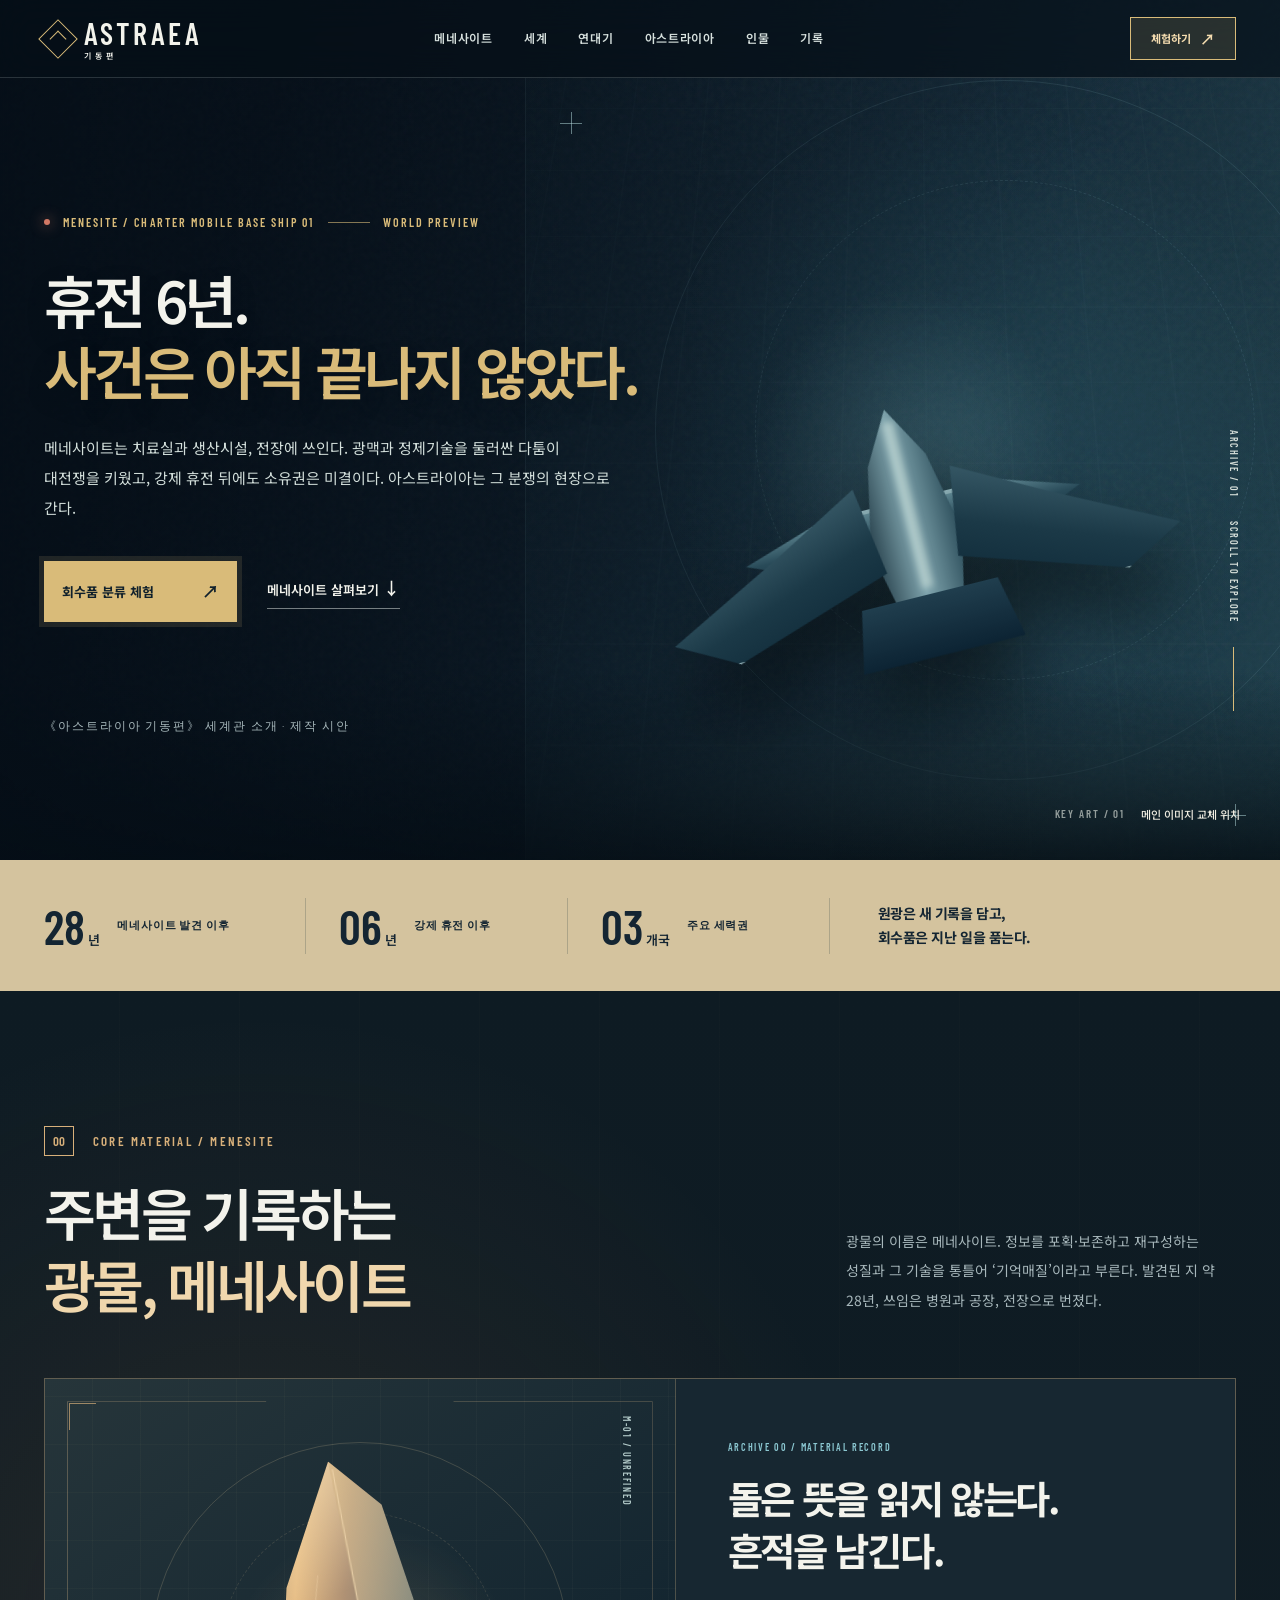
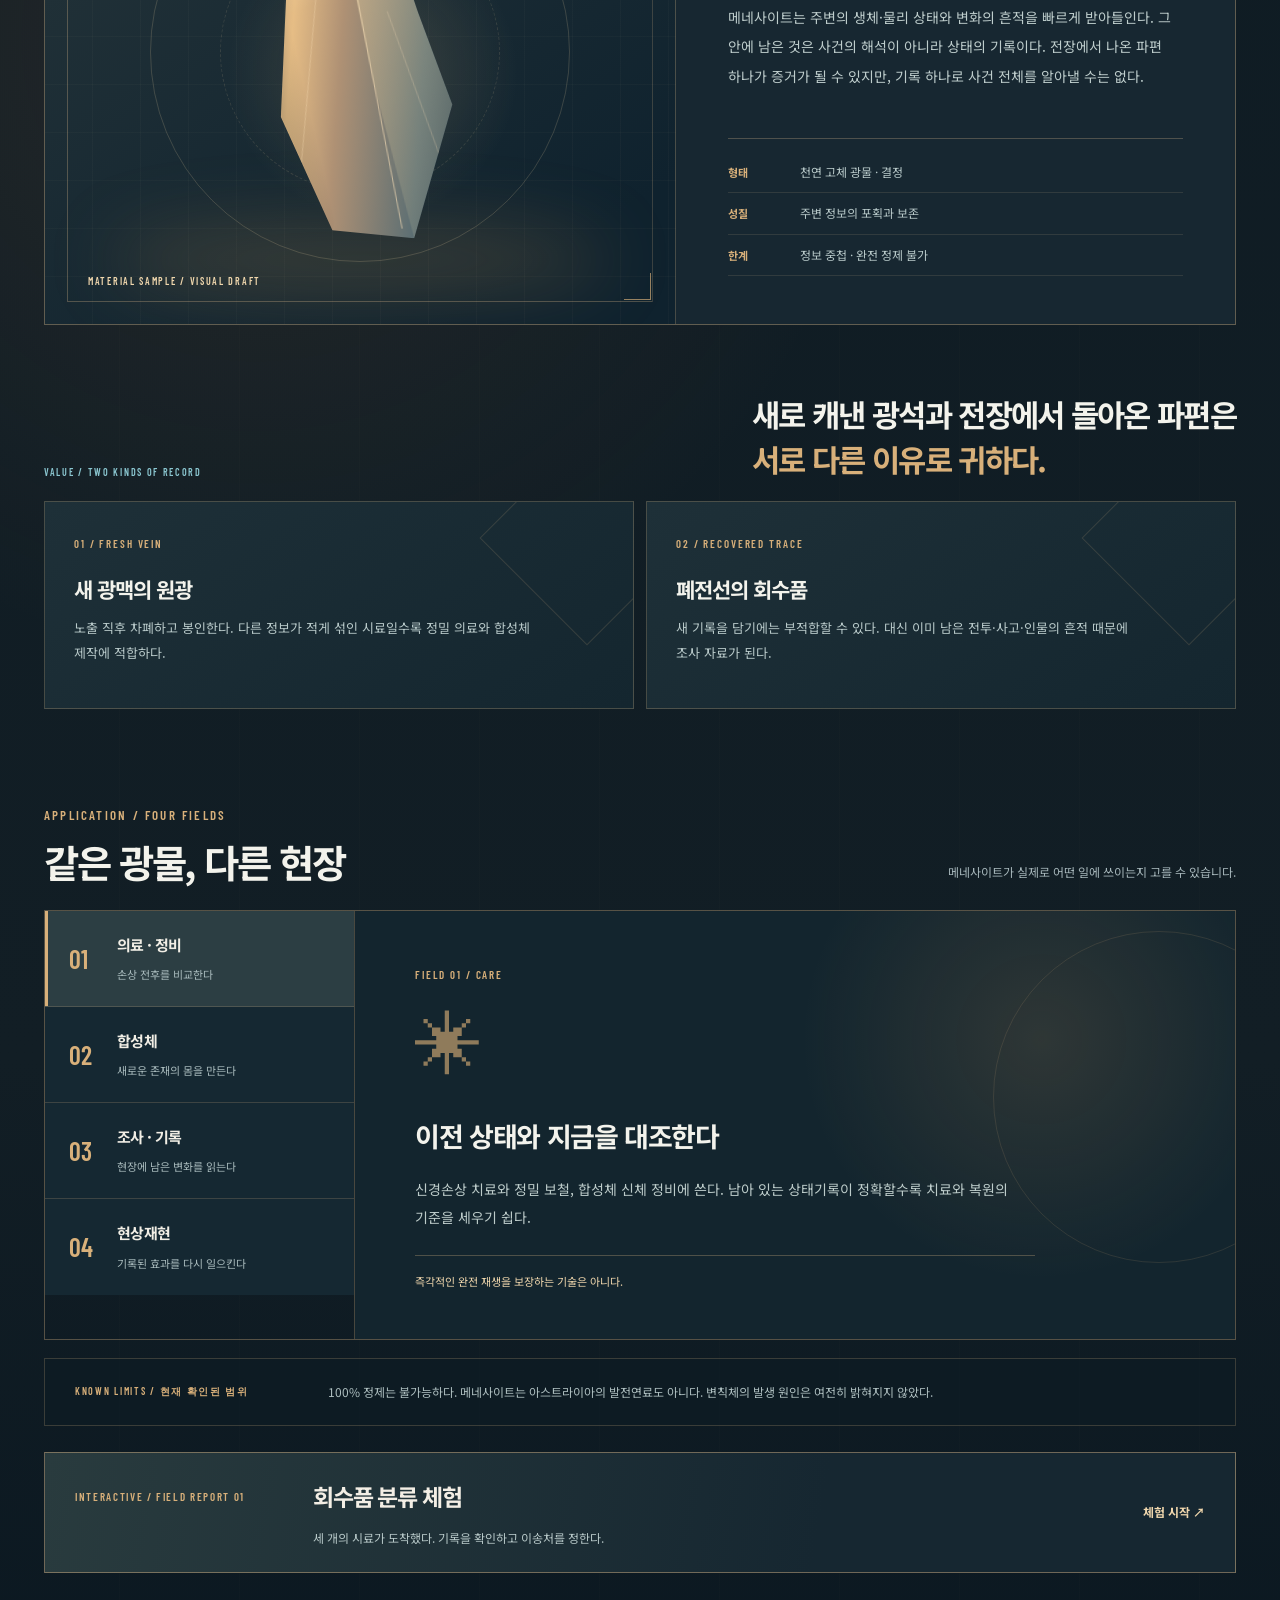
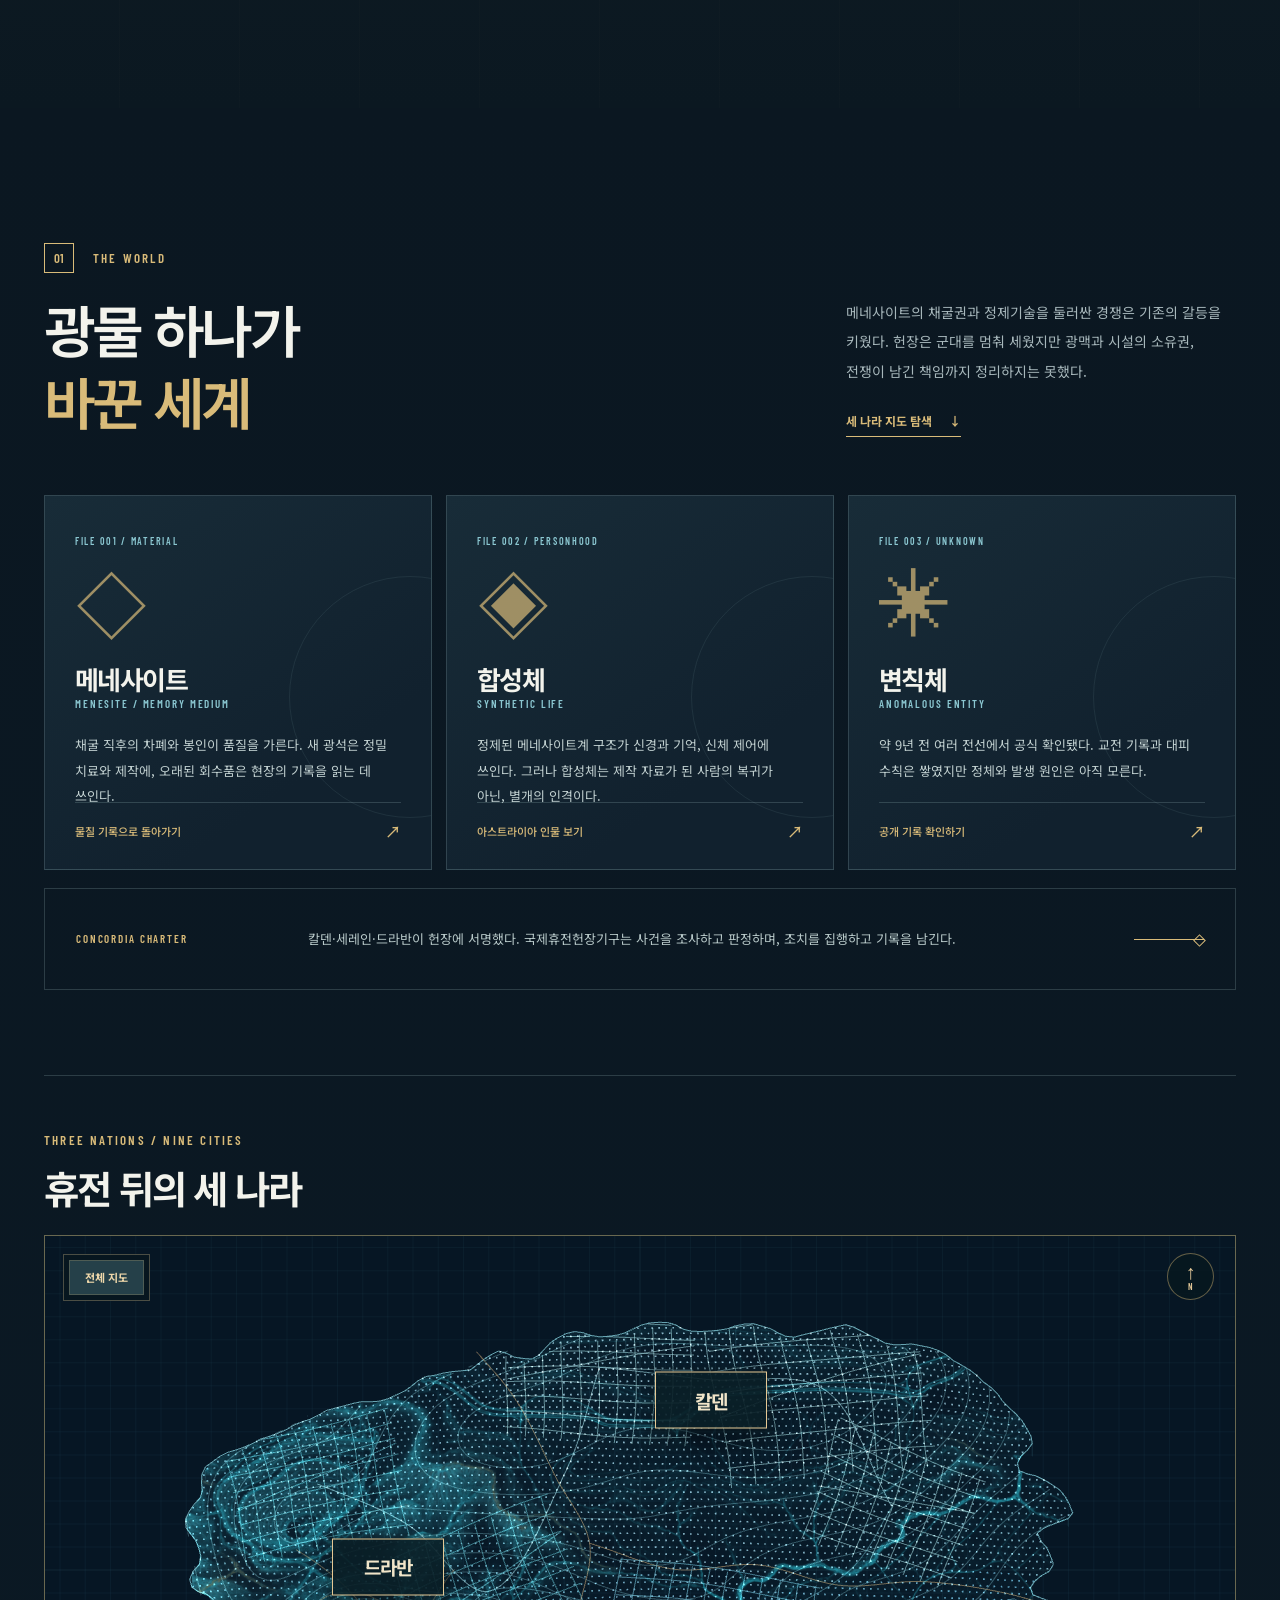
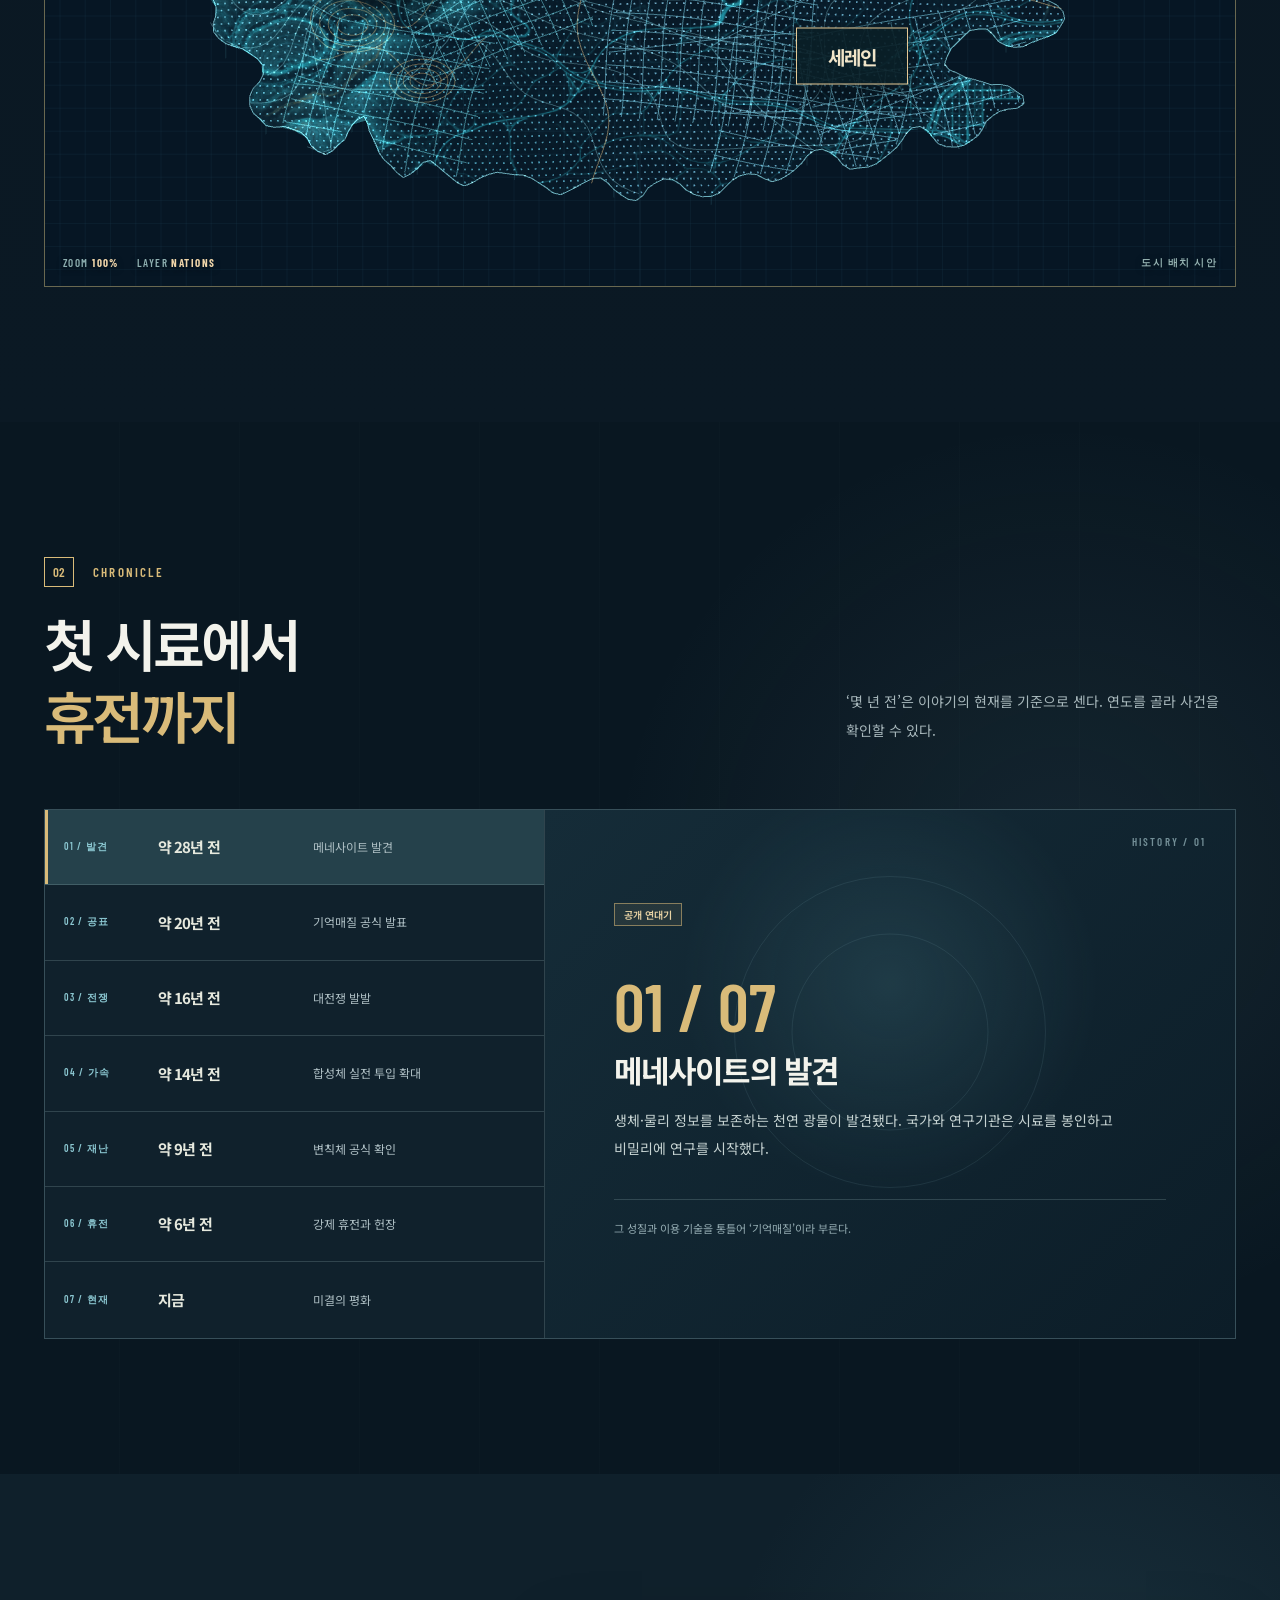
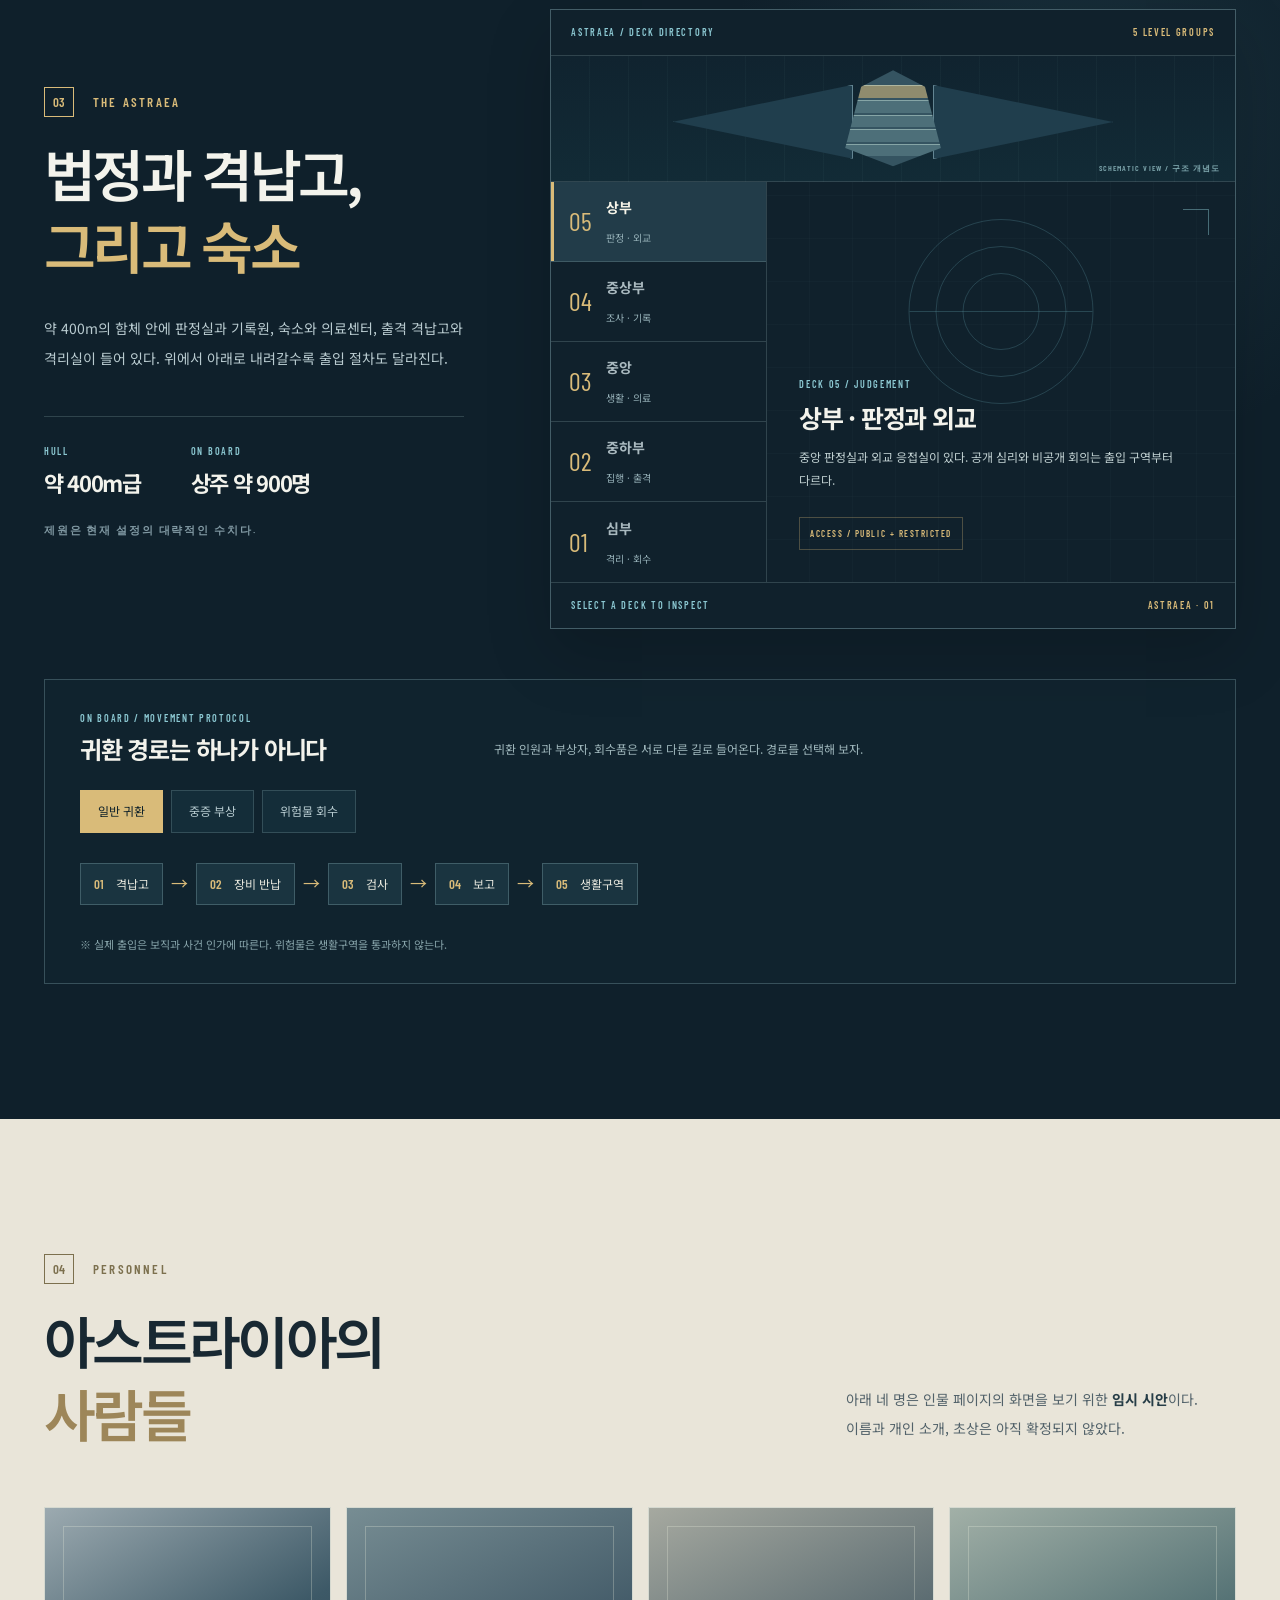
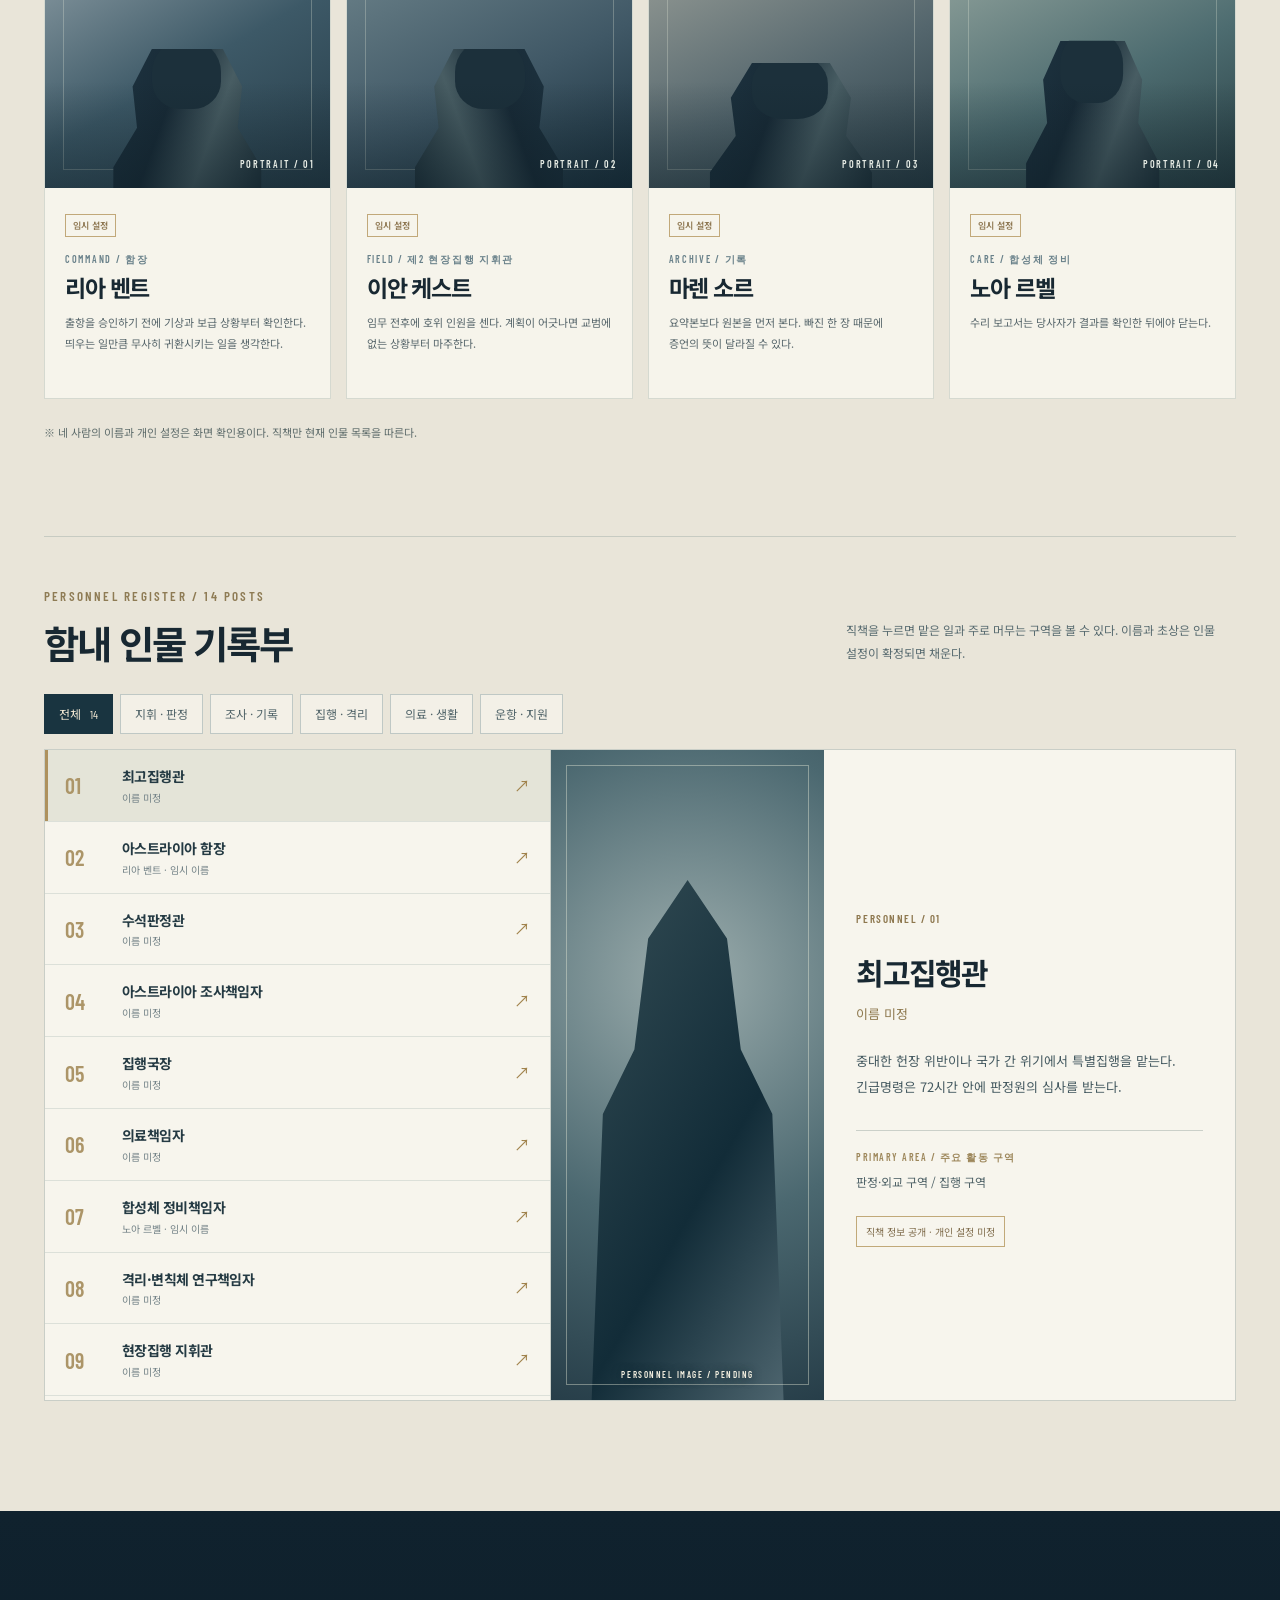
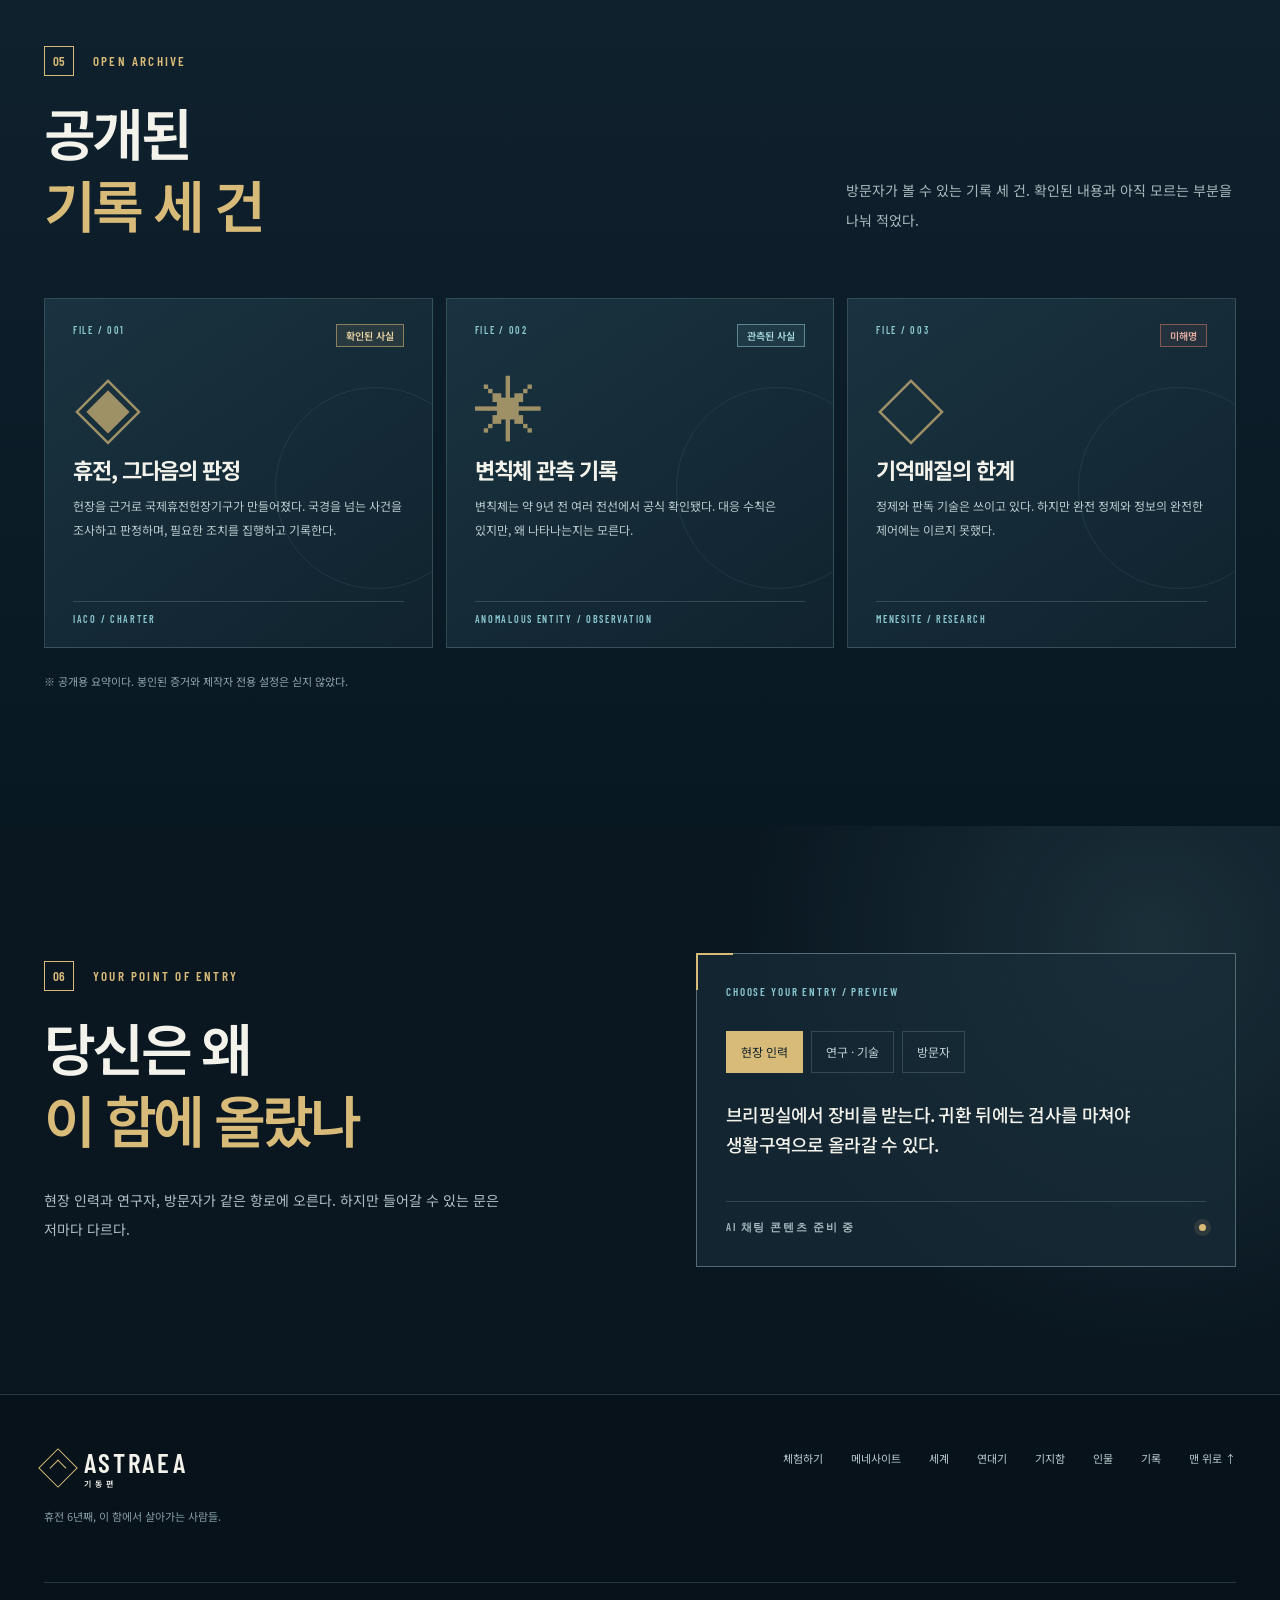
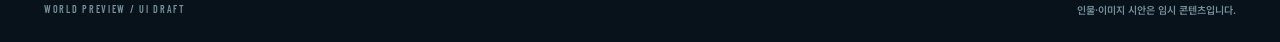
==== commit 410bd4a8: "Rebuild atlas as a connected detailed holographic continent" ====
--- a/index.html
+++ b/index.html
@@ -99,16 +99,15 @@
                 <div class="atlas-canvas" id="atlas-canvas">
                   <div class="atlas-webgl" id="atlas-webgl" aria-hidden="true"></div>
                   <svg class="atlas-svg" viewBox="0 0 1000 620" preserveAspectRatio="none" aria-hidden="true">
-                    <defs><pattern id="atlas-grid" width="50" height="50" patternUnits="userSpaceOnUse"><path d="M 50 0 H 0 V 50" fill="none" stroke="#94bac0" stroke-opacity=".12" stroke-width="1"/></pattern><pattern id="atlas-dots" width="9" height="9" patternUnits="userSpaceOnUse"><circle cx="4.5" cy="4.5" r="1.35" fill="#a9e5ed" fill-opacity=".8"/></pattern><linearGradient id="atlas-scan-gradient"><stop offset="0" stop-color="#a6e9ea" stop-opacity="0"/><stop offset=".48" stop-color="#a6e9ea" stop-opacity=".16"/><stop offset="1" stop-color="#a6e9ea" stop-opacity="0"/></linearGradient></defs>
+                    <defs><pattern id="atlas-grid" width="50" height="50" patternUnits="userSpaceOnUse"><path d="M 50 0 H 0 V 50" fill="none" stroke="#94bac0" stroke-opacity=".12" stroke-width="1"/></pattern><pattern id="atlas-dots" width="7" height="7" patternUnits="userSpaceOnUse"><circle cx="3.5" cy="3.5" r=".85" fill="#a9e5ed" fill-opacity=".65"/></pattern><linearGradient id="atlas-scan-gradient"><stop offset="0" stop-color="#a6e9ea" stop-opacity="0"/><stop offset=".48" stop-color="#a6e9ea" stop-opacity=".16"/><stop offset="1" stop-color="#a6e9ea" stop-opacity="0"/></linearGradient><clipPath id="atlas-land-clip"><path d="M69 221 C86 205 95 196 115 201 C132 183 145 182 166 175 C184 161 194 174 211 155 C228 141 242 148 260 143 C282 125 298 128 319 117 C333 103 353 105 371 111 C391 92 413 101 436 87 C455 74 472 84 491 76 C510 59 528 66 546 71 C568 61 590 77 609 72 C634 58 646 74 665 69 C684 58 708 79 725 76 C749 77 763 91 780 95 C805 92 821 112 840 117 C865 120 884 143 891 163 C907 178 911 196 898 211 C928 224 938 242 926 261 C911 276 928 293 916 309 C900 323 907 335 918 350 C932 363 927 384 909 398 C892 411 878 404 866 417 C853 435 838 439 825 431 C806 423 792 436 796 452 C804 462 825 454 840 463 C854 476 848 491 831 499 C817 504 816 524 797 531 C777 534 764 521 744 534 C721 545 710 533 693 541 C673 550 648 540 628 552 C611 568 588 561 572 565 C545 573 532 556 511 557 C489 563 469 551 452 556 C431 550 414 558 397 545 C372 546 356 532 337 533 C311 548 295 538 273 529 C246 528 225 517 208 514 C190 503 180 514 162 498 C137 496 131 476 116 465 C98 448 100 431 81 418 C69 404 76 385 64 369 C50 353 65 331 56 313 C46 295 58 274 52 255 C49 240 57 230 69 221Z"/></clipPath></defs>
                     <rect width="1000" height="620" fill="#0c2530"/><rect width="1000" height="620" fill="url(#atlas-grid)"/>
                     <path class="atlas-current" d="M-30 185 C145 110 215 146 334 74 S571 60 646 28 M-20 472 C126 384 232 454 355 391 S566 392 695 337 896 362 1030 280 M-20 533 C183 460 252 532 426 475 S715 476 1030 408"/>
                     <g class="atlas-depth" id="atlas-depth" pointer-events="none"></g>
-                    <path class="atlas-region atlas-dravan" data-map-nation="dravan" d="M78 181 L101 169 125 173 149 151 183 159 210 142 239 152 263 130 290 153 313 162 332 195 356 217 353 244 381 264 372 300 403 328 395 358 421 381 398 411 374 420 354 455 329 468 322 520 296 541 264 535 243 550 205 517 170 515 147 503 113 508 97 484 94 441 70 416 55 388 72 356 59 326 73 293 48 274 59 240 51 214Z"/>
-                    <path class="atlas-region atlas-kalden" data-map-nation="kalden" d="M319 83 L347 76 369 81 397 61 432 70 459 59 488 64 519 49 550 57 578 75 616 62 650 76 682 70 715 98 748 96 774 116 803 111 829 145 845 176 832 207 829 236 799 250 780 267 757 271 742 306 711 301 684 290 651 310 625 323 593 309 573 288 542 298 514 310 482 285 449 269 417 279 388 286 361 255 358 221 342 190 310 176 328 149 305 119Z"/>
-                    <path class="atlas-region atlas-serein" data-map-nation="serein" d="M494 312 L525 304 566 296 595 315 622 338 654 325 678 308 705 320 731 339 759 323 793 305 818 321 850 348 864 374 894 409 900 434 875 453 851 459 829 479 810 485 802 468 782 457 770 477 790 499 781 537 756 548 730 539 709 559 681 551 647 530 625 535 599 550 567 541 537 527 511 512 489 489 464 459 450 424 440 393 457 361 469 331Z"/>
+                    <path class="atlas-land" id="atlas-land" d="M69 221 C86 205 95 196 115 201 C132 183 145 182 166 175 C184 161 194 174 211 155 C228 141 242 148 260 143 C282 125 298 128 319 117 C333 103 353 105 371 111 C391 92 413 101 436 87 C455 74 472 84 491 76 C510 59 528 66 546 71 C568 61 590 77 609 72 C634 58 646 74 665 69 C684 58 708 79 725 76 C749 77 763 91 780 95 C805 92 821 112 840 117 C865 120 884 143 891 163 C907 178 911 196 898 211 C928 224 938 242 926 261 C911 276 928 293 916 309 C900 323 907 335 918 350 C932 363 927 384 909 398 C892 411 878 404 866 417 C853 435 838 439 825 431 C806 423 792 436 796 452 C804 462 825 454 840 463 C854 476 848 491 831 499 C817 504 816 524 797 531 C777 534 764 521 744 534 C721 545 710 533 693 541 C673 550 648 540 628 552 C611 568 588 561 572 565 C545 573 532 556 511 557 C489 563 469 551 452 556 C431 550 414 558 397 545 C372 546 356 532 337 533 C311 548 295 538 273 529 C246 528 225 517 208 514 C190 503 180 514 162 498 C137 496 131 476 116 465 C98 448 100 431 81 418 C69 404 76 385 64 369 C50 353 65 331 56 313 C46 295 58 274 52 255 C49 240 57 230 69 221Z"/>
+                    <g clip-path="url(#atlas-land-clip)"><path class="atlas-region atlas-dravan" data-map-nation="dravan" d="M0 0 H338 C360 135 397 213 450 310 C443 370 443 423 469 486 L452 620 H0Z"/><path class="atlas-region atlas-kalden" data-map-nation="kalden" d="M338 0 H1000 V365 C900 365 832 339 780 341 C711 347 675 334 618 329 C557 340 506 333 450 310 C397 213 360 135 338 0Z"/><path class="atlas-region atlas-serein" data-map-nation="serein" d="M450 310 C506 333 557 340 618 329 C675 334 711 347 780 341 C832 339 900 365 1000 365 V620 H452 L469 486 C443 423 443 370 450 310Z"/></g>
                     <g class="atlas-terrain" id="atlas-terrain" pointer-events="none"></g>
-                    <path class="atlas-shore" d="M85 548 C137 578 224 582 280 564 M864 144 C911 152 954 177 979 208 M872 514 C938 519 970 543 1011 575"/>
-                    <path class="atlas-border" d="M388 288 C447 311 476 299 503 313 M421 359 C441 343 468 323 495 309"/>
+                    <path class="atlas-shore" d="M32 249 C23 304 31 380 76 433 M430 584 C549 601 657 579 726 558 M935 183 C969 225 968 272 941 302"/>
+                    <path class="atlas-border" d="M338 103 C360 135 397 213 450 310 C443 370 443 423 469 486 L452 556 M450 310 C506 333 557 340 618 329 C675 334 711 347 780 341 C832 339 900 365 918 365"/>
                     <text class="atlas-water-label" x="78" y="90">WESTERN SURVEY / 01</text><text class="atlas-water-label" x="782" y="582">CHART / 01</text>
                   </svg>
                   <button class="atlas-nation" type="button" data-map-nation="dravan" style="left:25%;top:54%" aria-label="드라반 설명 열기">드라반</button>
@@ -122,10 +121,10 @@
                   <button class="atlas-city" type="button" data-map-city="ravkan" style="left:35%;top:57%" aria-label="라브칸 도시 설명 열기"><span aria-hidden="true"></span><strong>라브칸</strong></button>
                   <button class="atlas-city" type="button" data-map-city="rienna" style="left:57%;top:67%" aria-label="리에나 도시 설명 열기"><span aria-hidden="true"></span><strong>리에나</strong></button>
                   <button class="atlas-city" type="button" data-map-city="belmar" style="left:78%;top:75%" aria-label="벨마르 도시 설명 열기"><span aria-hidden="true"></span><strong>벨마르</strong></button>
-                  <button class="atlas-city" type="button" data-map-city="orsen" style="left:67%;top:84%" aria-label="오르센 도시 설명 열기"><span aria-hidden="true"></span><strong>오르센</strong></button>
+                  <button class="atlas-city" type="button" data-map-city="orsen" style="left:67%;top:79%" aria-label="오르센 도시 설명 열기"><span aria-hidden="true"></span><strong>오르센</strong></button>
                 </div>
                 <div class="atlas-tools" role="group" aria-label="지도 조작"><button type="button" data-map-control="zoom-in" aria-label="지도 확대">＋</button><button type="button" data-map-control="zoom-out" aria-label="지도 축소">－</button><button type="button" data-map-control="rotate-left" aria-label="지도 왼쪽 회전">↶</button><button type="button" data-map-control="rotate-right" aria-label="지도 오른쪽 회전">↷</button><button type="button" data-map-control="reset" aria-label="전체 지도 보기">전체 지도</button></div>
-                <div class="atlas-readout" aria-live="off"><span>ZOOM <b id="atlas-zoom">90%</b></span><span class="atlas-angle-readout">ANGLE <b id="atlas-angle">0°</b></span><span>LAYER <b id="atlas-layer">NATIONS</b></span></div>
+                <div class="atlas-readout" aria-live="off"><span>ZOOM <b id="atlas-zoom">100%</b></span><span class="atlas-angle-readout">ANGLE <b id="atlas-angle">0°</b></span><span>LAYER <b id="atlas-layer">NATIONS</b></span></div>
                 <div class="atlas-compass" aria-hidden="true"><span id="atlas-compass-needle">↑</span><small>N</small></div>
                 <div class="atlas-popup" id="atlas-popup" role="dialog" aria-modal="false" aria-labelledby="atlas-popup-title" hidden><button type="button" class="atlas-popup-close" aria-label="지도 설명 닫기">×</button><span class="atlas-popup-code" id="atlas-popup-code"></span><h4 id="atlas-popup-title"></h4><span class="atlas-popup-subtitle" id="atlas-popup-subtitle"></span><p id="atlas-popup-copy"></p><div class="atlas-popup-links" id="atlas-popup-links"></div></div>
                 <div class="atlas-provisional">도시 배치 시안</div>
--- a/world-map.css
+++ b/world-map.css
@@ -13,7 +13,7 @@
 .atlas-3d-anchor{position:absolute;width:1px;height:1px;pointer-events:none}
 .atlas-svg{display:block;width:100%;height:100%}
 .atlas-current{fill:none;stroke:#8ab9bf;stroke-opacity:.13;stroke-width:2}
-.atlas-depth-slice{stroke:#a5c4b3;stroke-width:1.3;stroke-opacity:.25}
+.atlas-depth-slice{stroke:#7cbdc9;stroke-width:1;stroke-opacity:.16}
 .atlas-depth-slice-0{fill:#071721;opacity:.23}
 .atlas-depth-slice-1{fill:#142d36;opacity:.28}
 .atlas-depth-slice-2{fill:#244148;opacity:.31}
@@ -27,13 +27,13 @@
 .atlas-relief-ring,.atlas-relief-rib{fill:none;stroke:#d8e4c8;stroke-opacity:.48;stroke-width:1;vector-effect:non-scaling-stroke}
 .atlas-relief-rib{stroke-opacity:.28}
 .atlas-scan{animation:atlas-survey 16s linear infinite;pointer-events:none}
-.atlas-region{stroke:#9bd9e5;stroke-opacity:.68;stroke-width:2;cursor:pointer;transition:fill .2s,stroke .2s}
-.atlas-region:hover,.atlas-region.is-active{stroke:#f0d6a1;stroke-width:3}
-.atlas-dravan{fill:rgba(31,100,112,.13)}.atlas-dravan:hover,.atlas-dravan.is-active{fill:rgba(62,142,154,.24)}
-.atlas-kalden{fill:rgba(36,100,124,.13)}.atlas-kalden:hover,.atlas-kalden.is-active{fill:rgba(73,148,169,.24)}
-.atlas-serein{fill:rgba(36,98,135,.13)}.atlas-serein:hover,.atlas-serein.is-active{fill:rgba(68,136,178,.24)}
+.atlas-land{fill:rgba(13,52,72,.22);stroke:#9bd9e5;stroke-opacity:.8;stroke-width:2;pointer-events:none}
+.atlas-region{fill:rgba(0,0,0,.001);stroke:none;cursor:pointer;transition:fill .2s}
+.atlas-region:hover,.atlas-region.is-active{fill:rgba(94,188,210,.1)}
+.atlas-svg-route{fill:none;stroke:#a6e3ee;stroke-width:1.5;stroke-opacity:.46;stroke-dasharray:6 5;vector-effect:non-scaling-stroke}
+.atlas-svg-vein{fill:none;stroke:#e6b77a;stroke-width:1.2;stroke-opacity:.55;vector-effect:non-scaling-stroke}
 .atlas-shore{fill:none;stroke:#a4c7c0;stroke-opacity:.28;stroke-width:2;stroke-dasharray:7 10}
-.atlas-border{fill:none;stroke:#f2cf8e;stroke-opacity:.45;stroke-width:2;stroke-dasharray:7 7}
+.atlas-border{fill:none;stroke:#e0b477;stroke-opacity:.62;stroke-width:1.4;stroke-dasharray:6 5;pointer-events:none}
 .atlas-water-label{fill:#83a3a8;opacity:.5;font:600 15px 'Barlow Condensed',sans-serif;letter-spacing:4px;pointer-events:none}
 .atlas-nation{position:absolute;z-index:2;left:50%;top:50%;transform:translate(-50%,-50%) rotate(var(--counter-angle));display:flex;align-items:center;justify-content:center;min-width:112px;min-height:57px;padding:10px 17px;border:1px solid #e5c894;background:rgba(10,31,39,.91);color:#f1e5c9;box-shadow:0 0 0 5px rgba(12,32,39,.27),0 15px 27px rgba(0,0,0,.33);font-size:19px;font-weight:700;letter-spacing:-.05em;white-space:nowrap;transition:background .2s,color .2s}
 .atlas-nation:hover,.atlas-nation.is-active{background:#dec18e;color:#10232c}
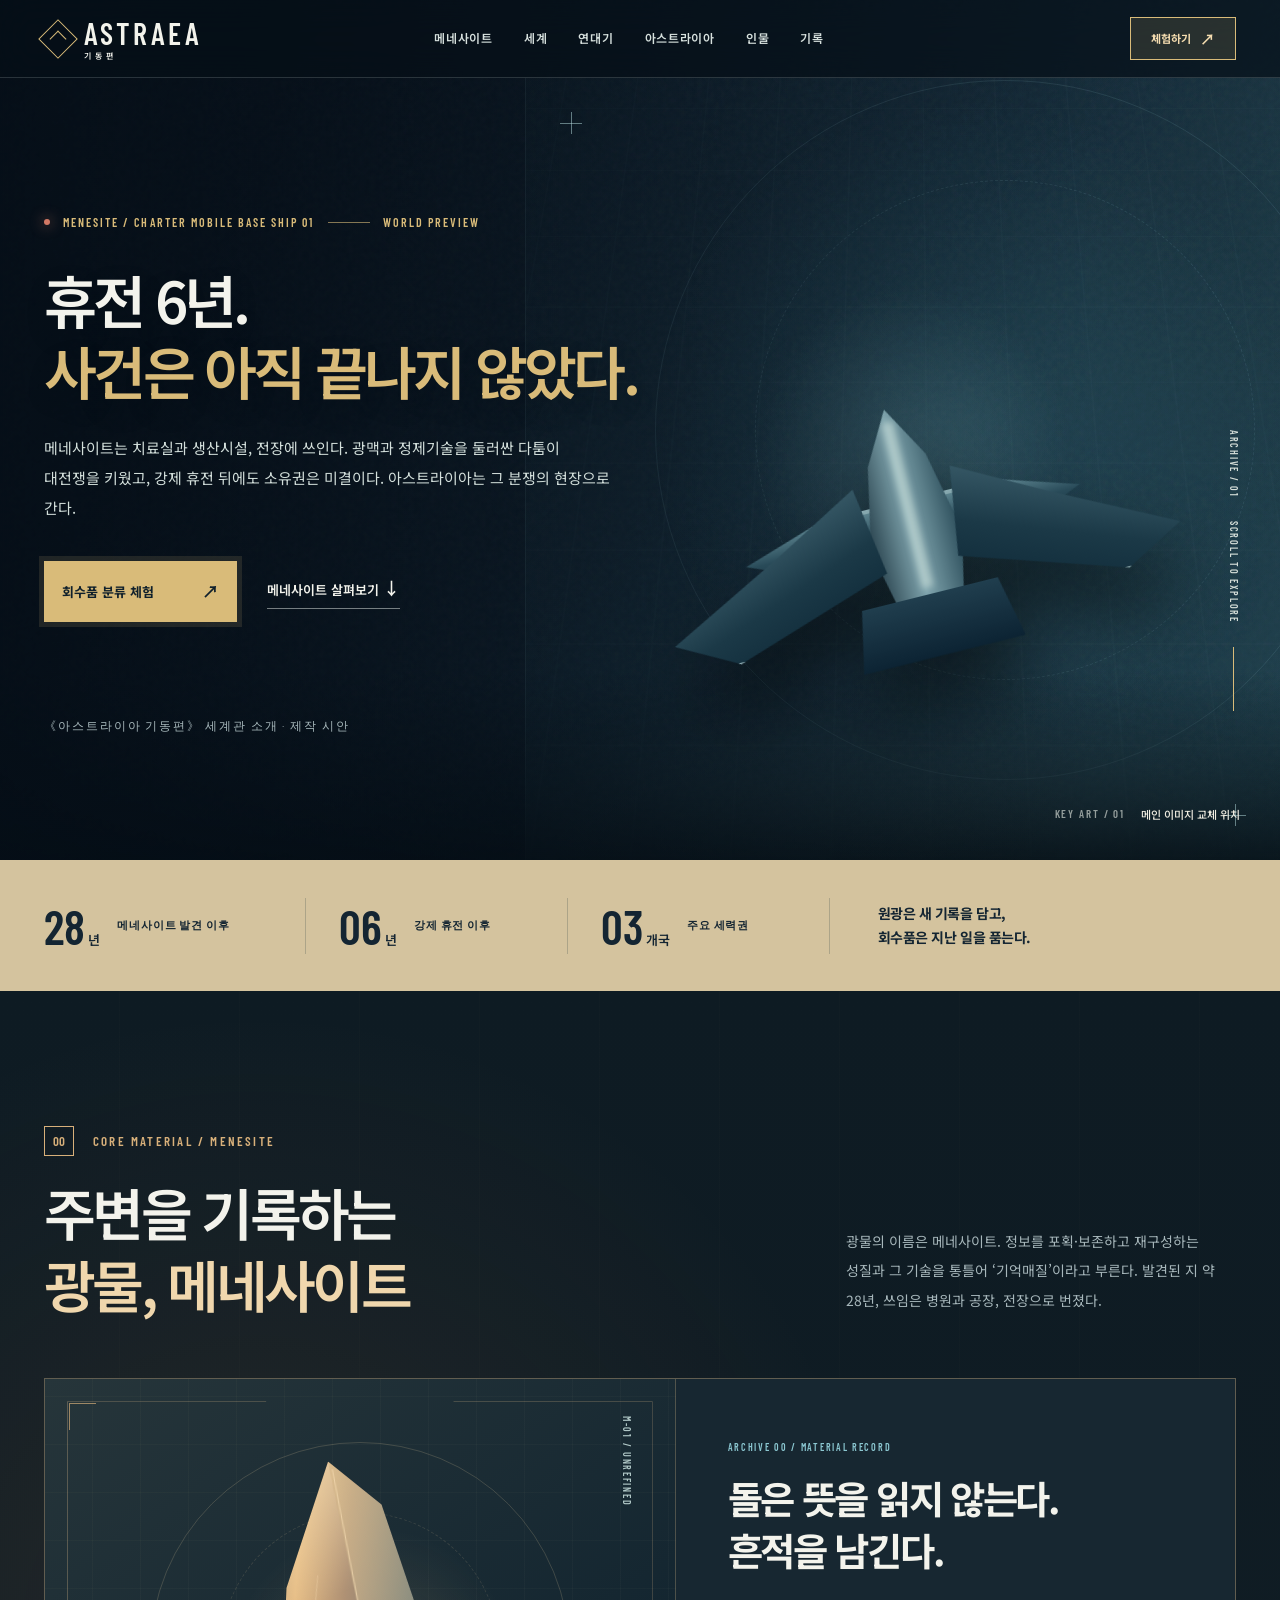
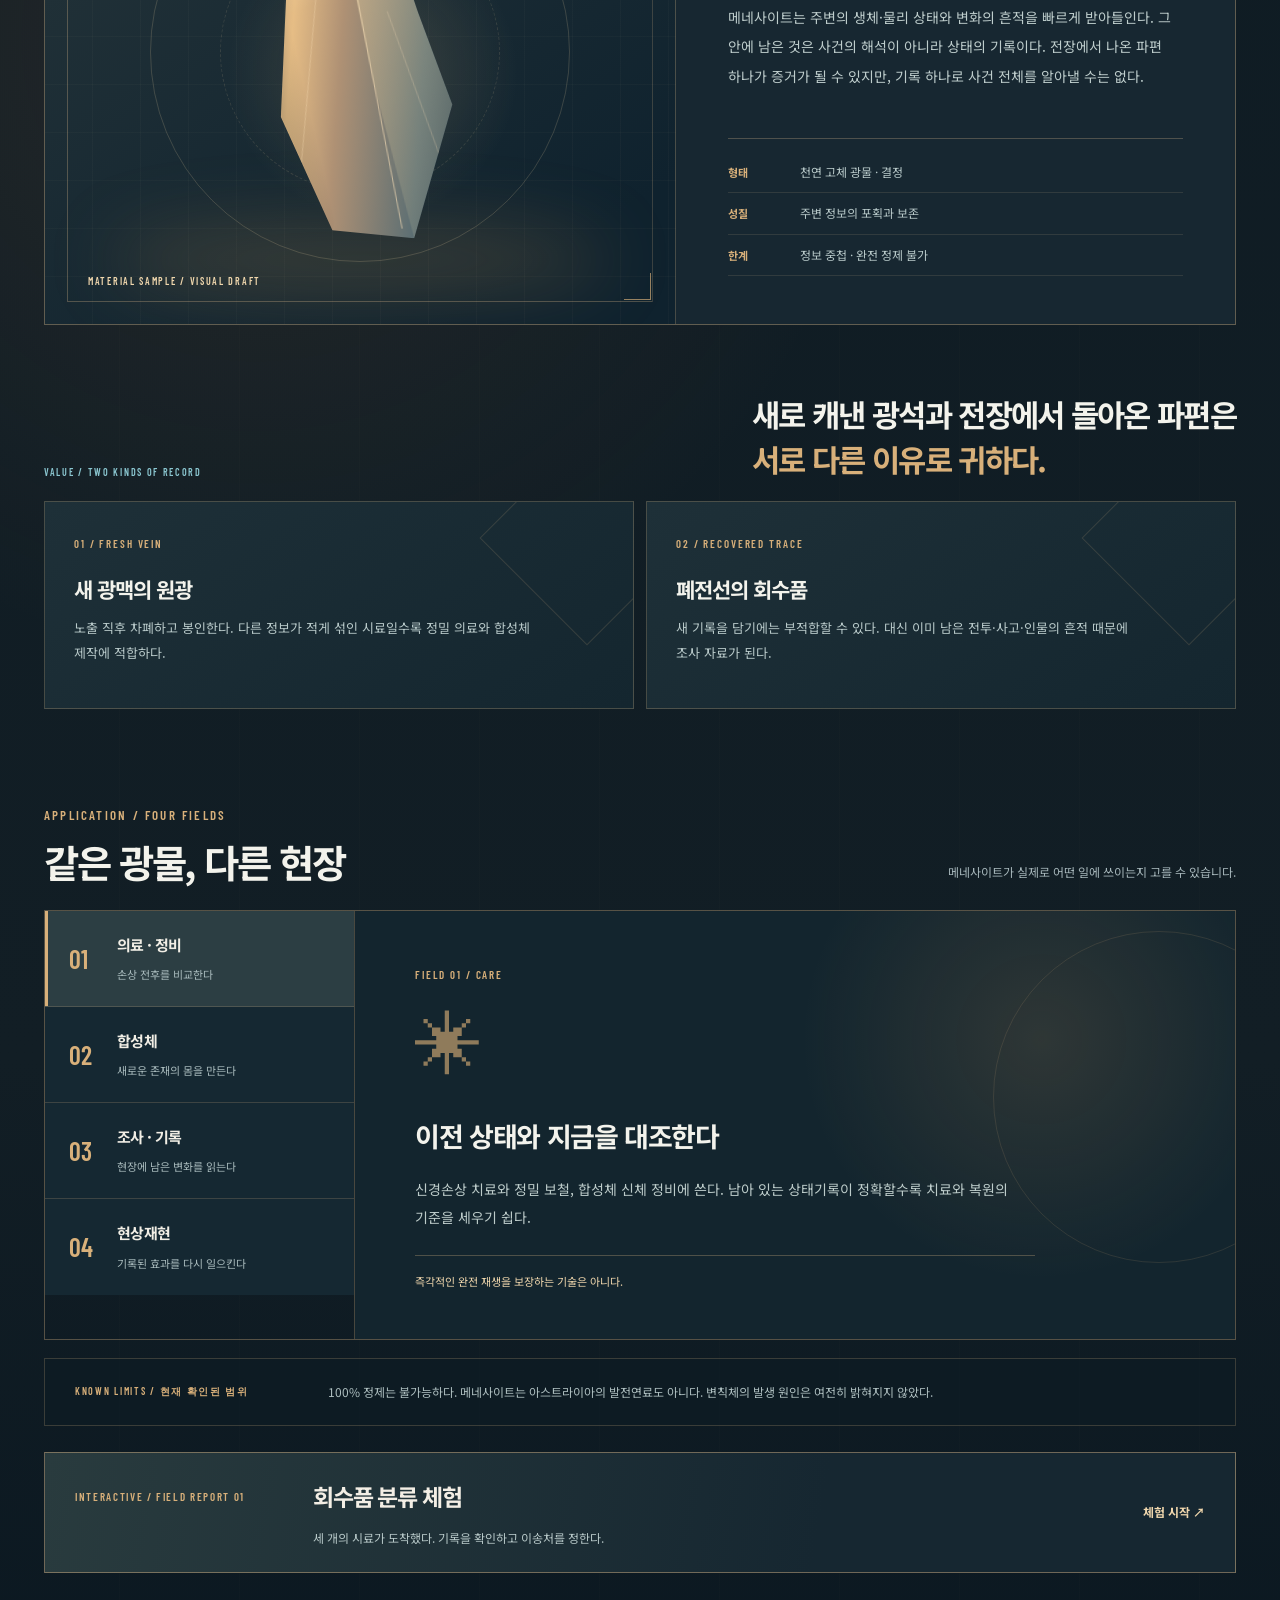
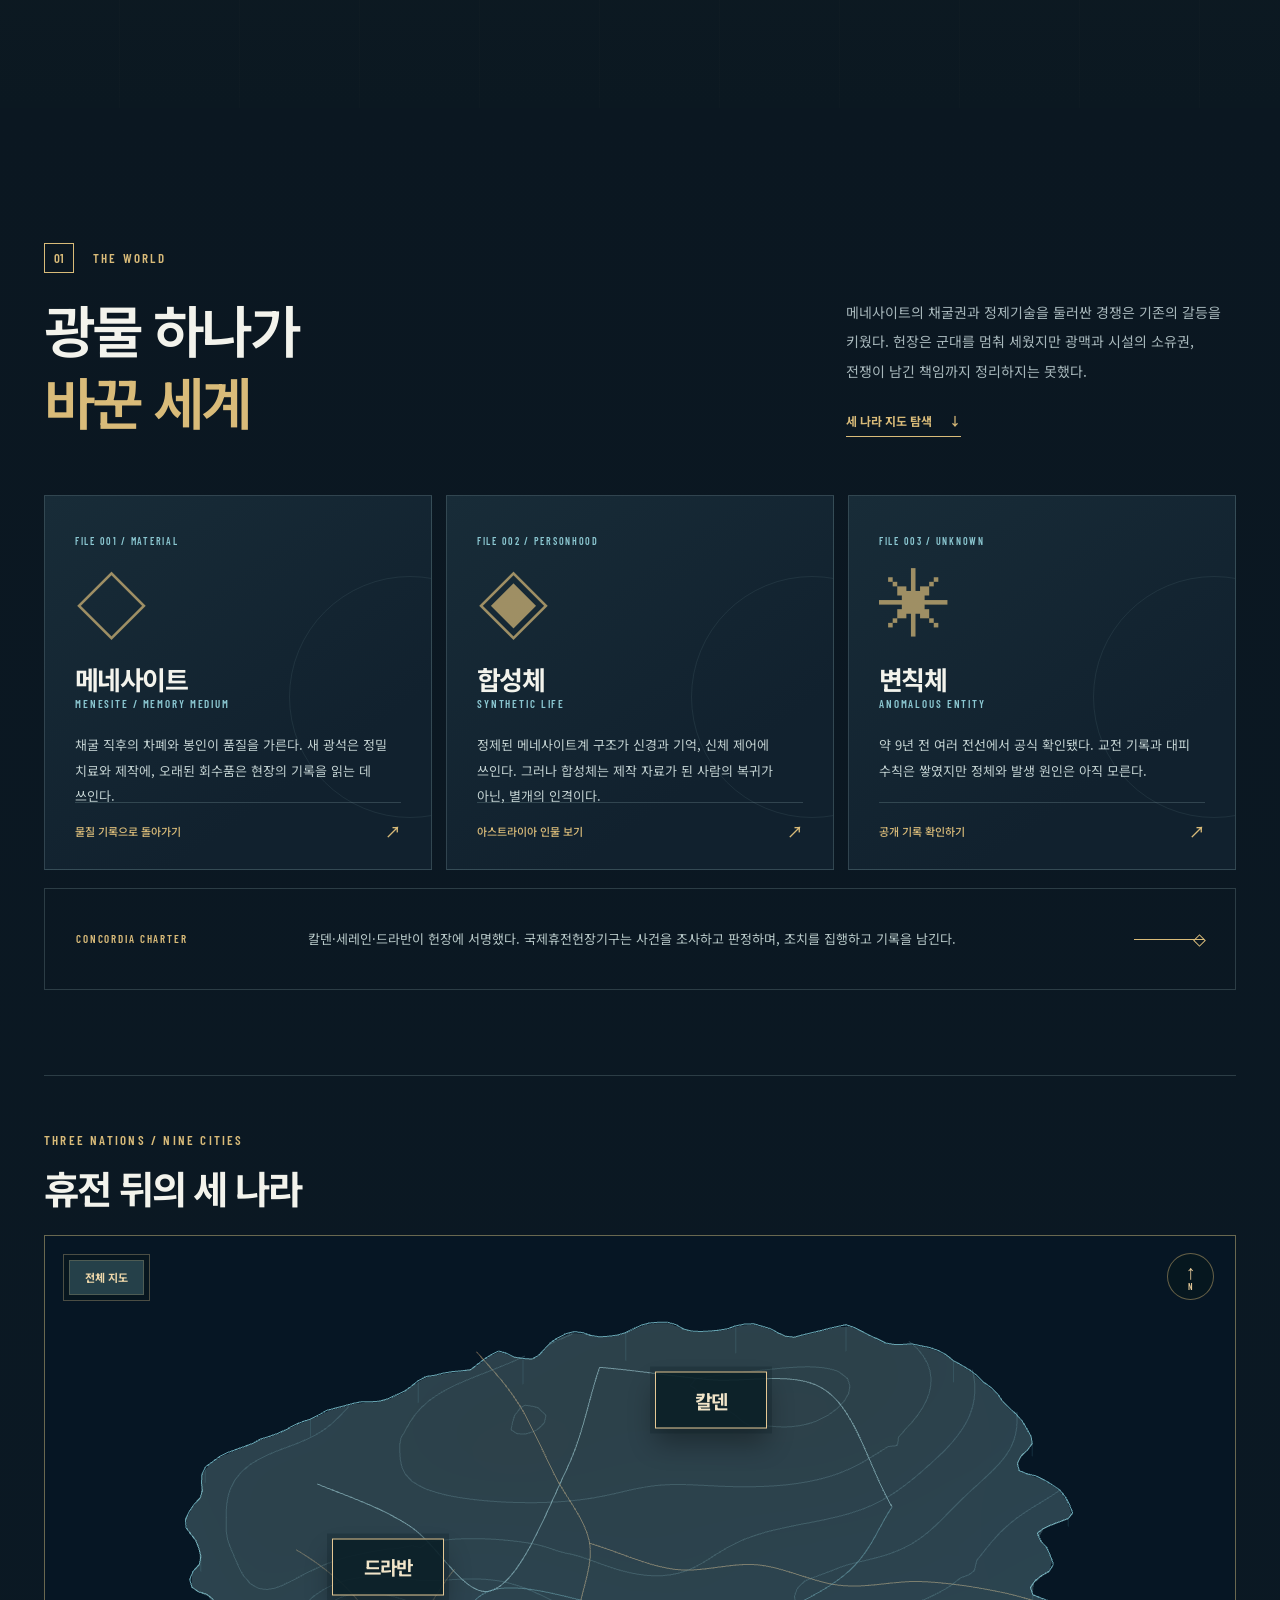
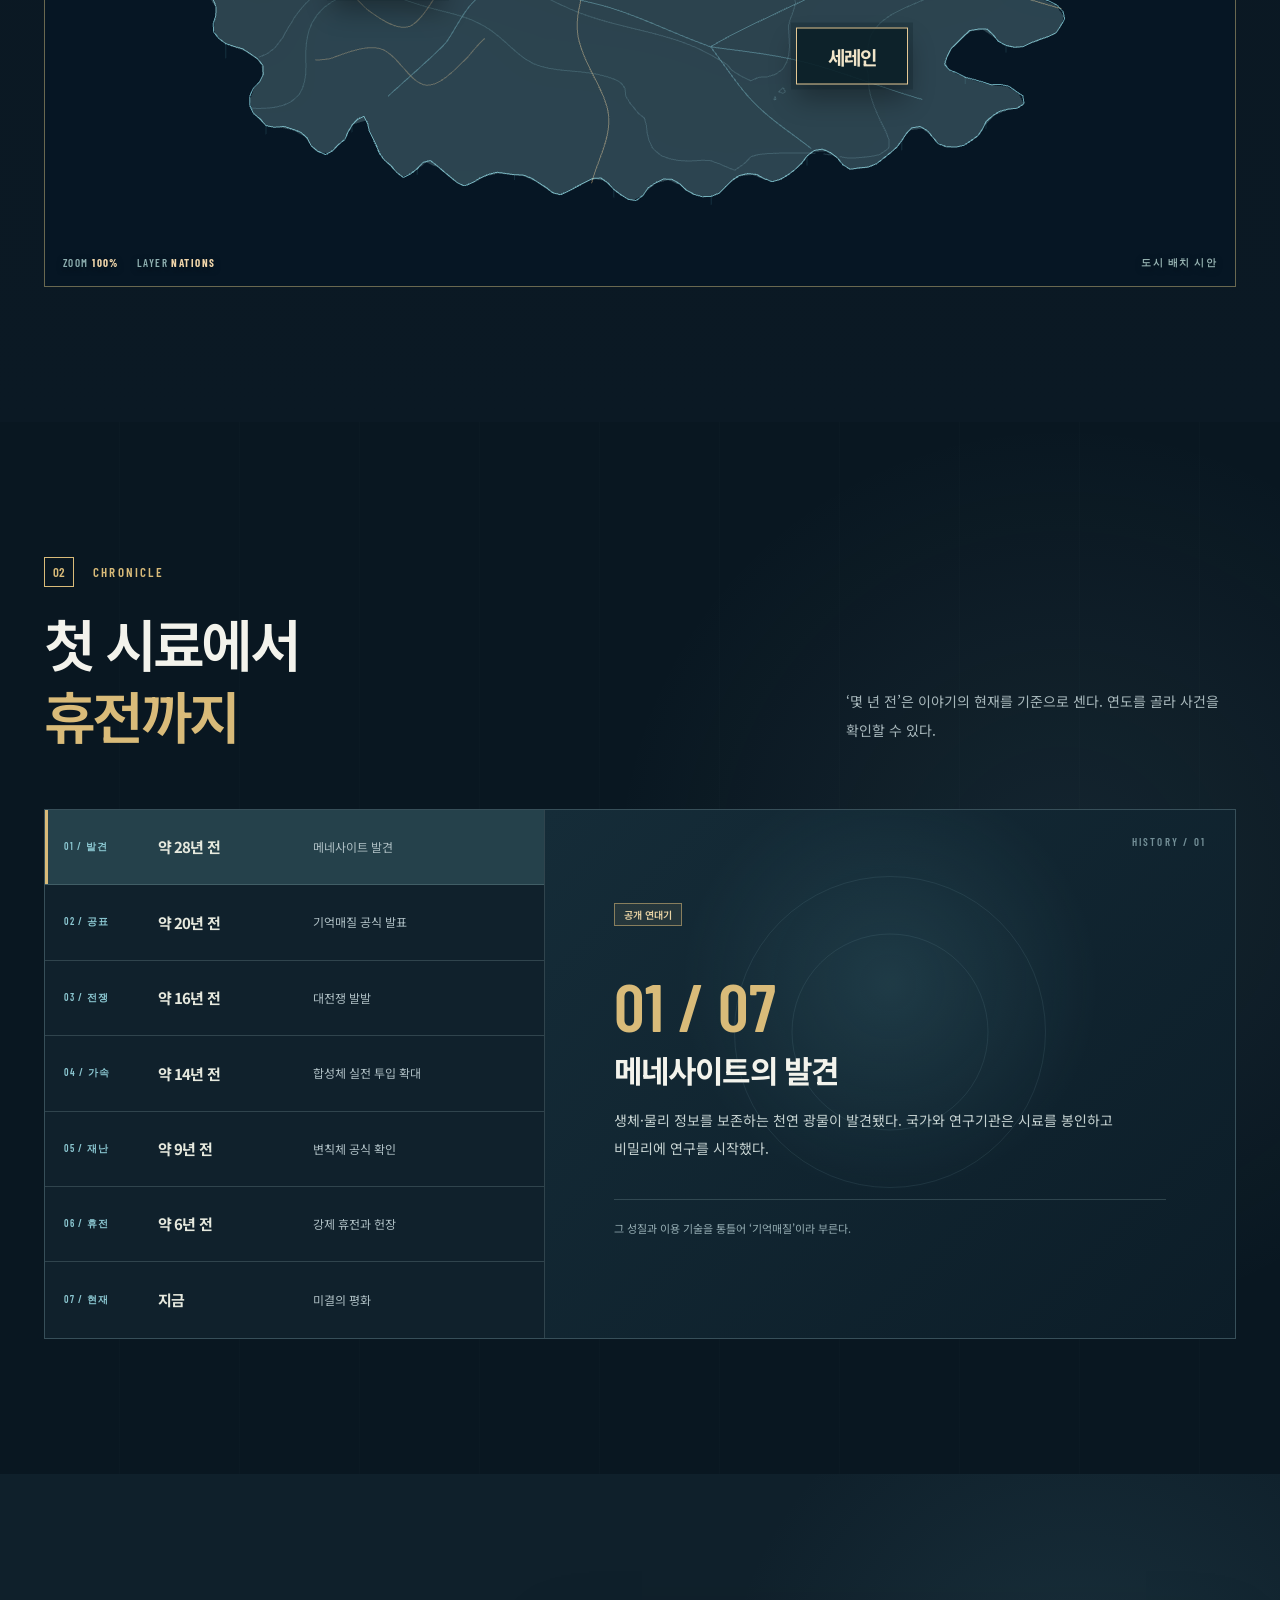
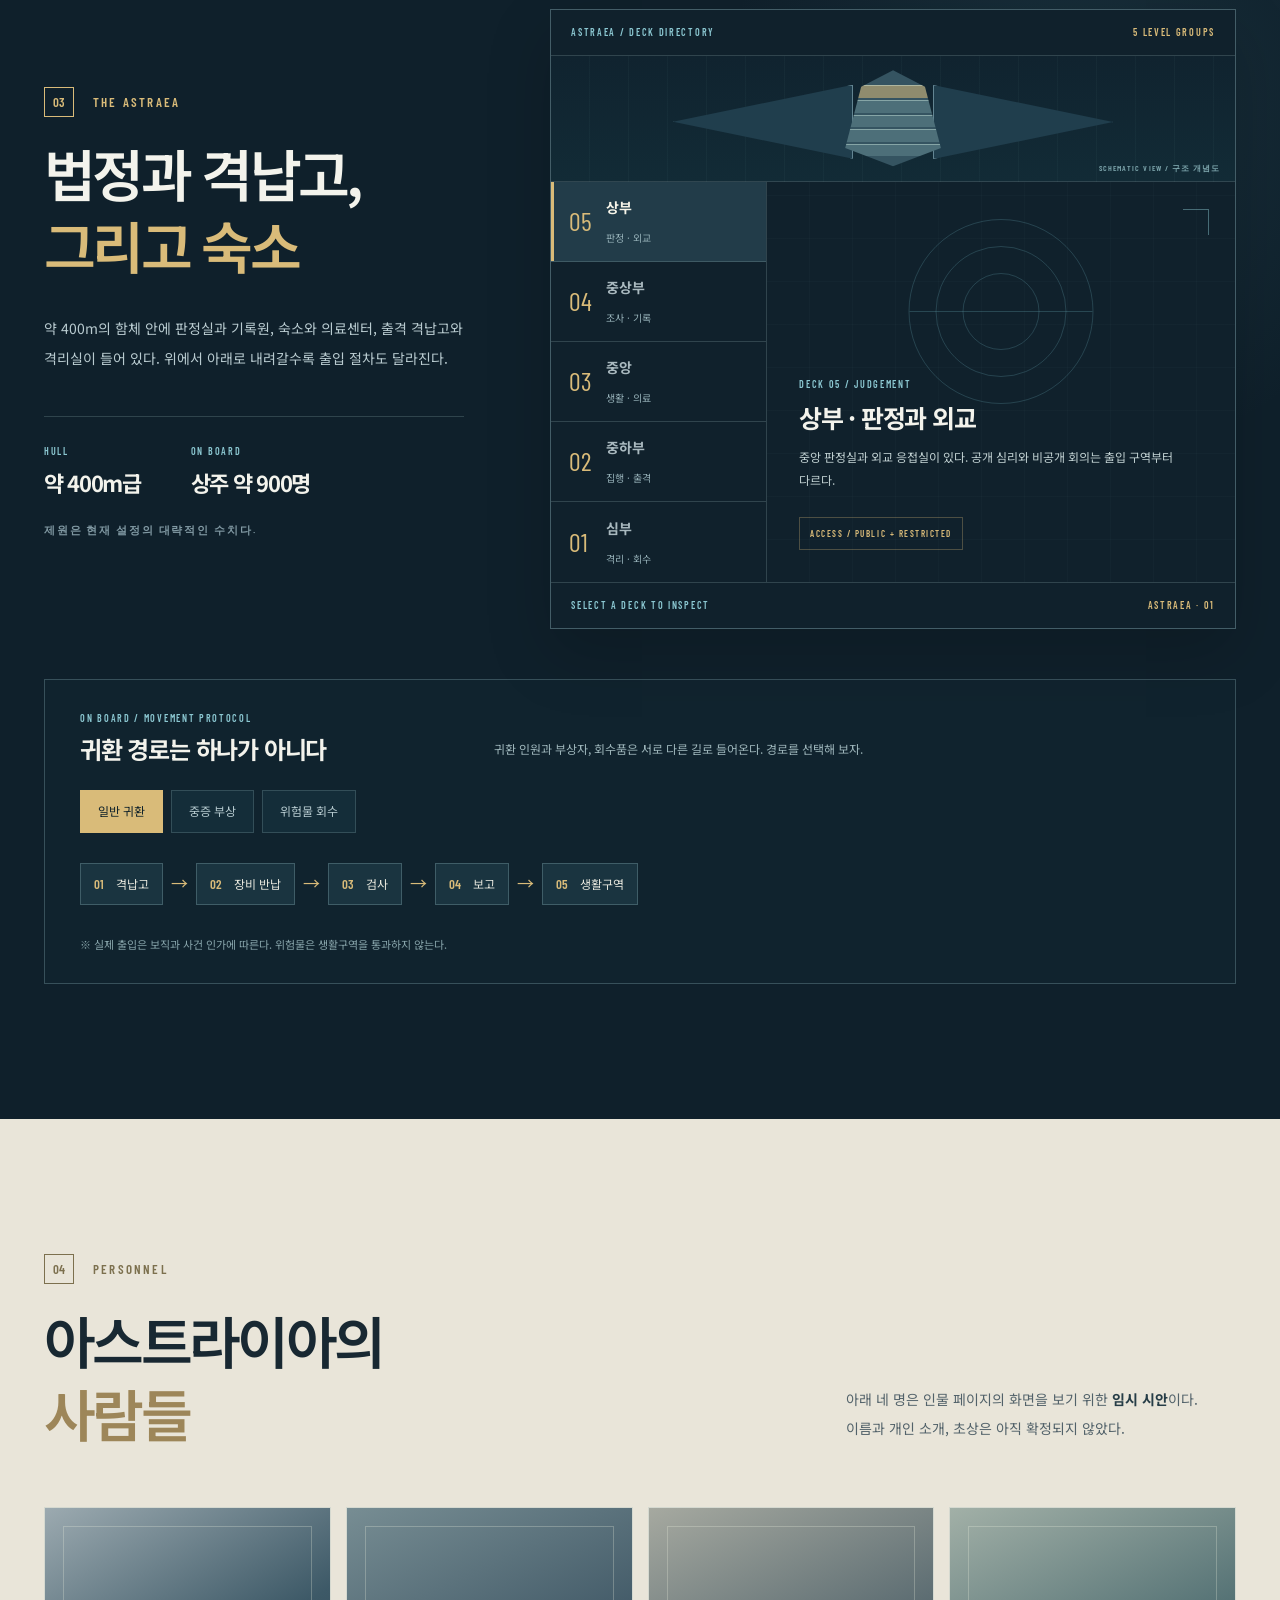
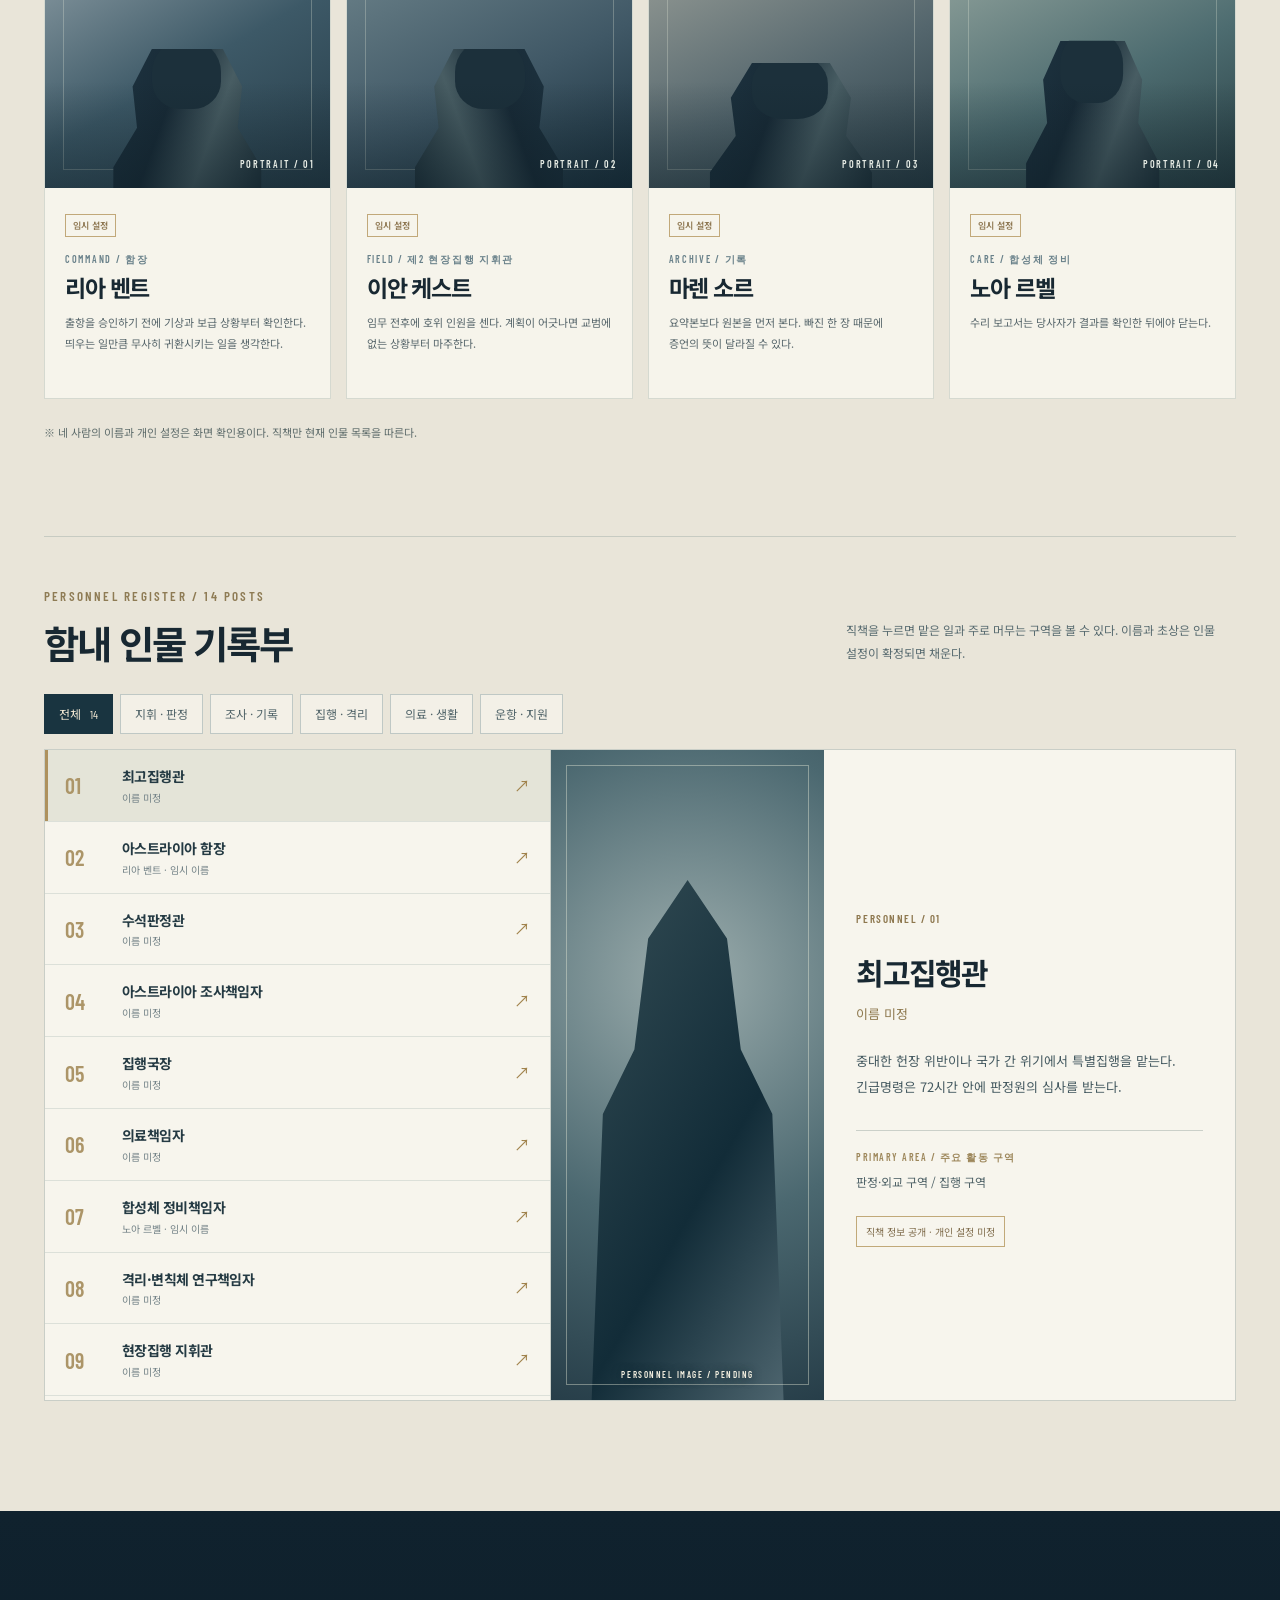
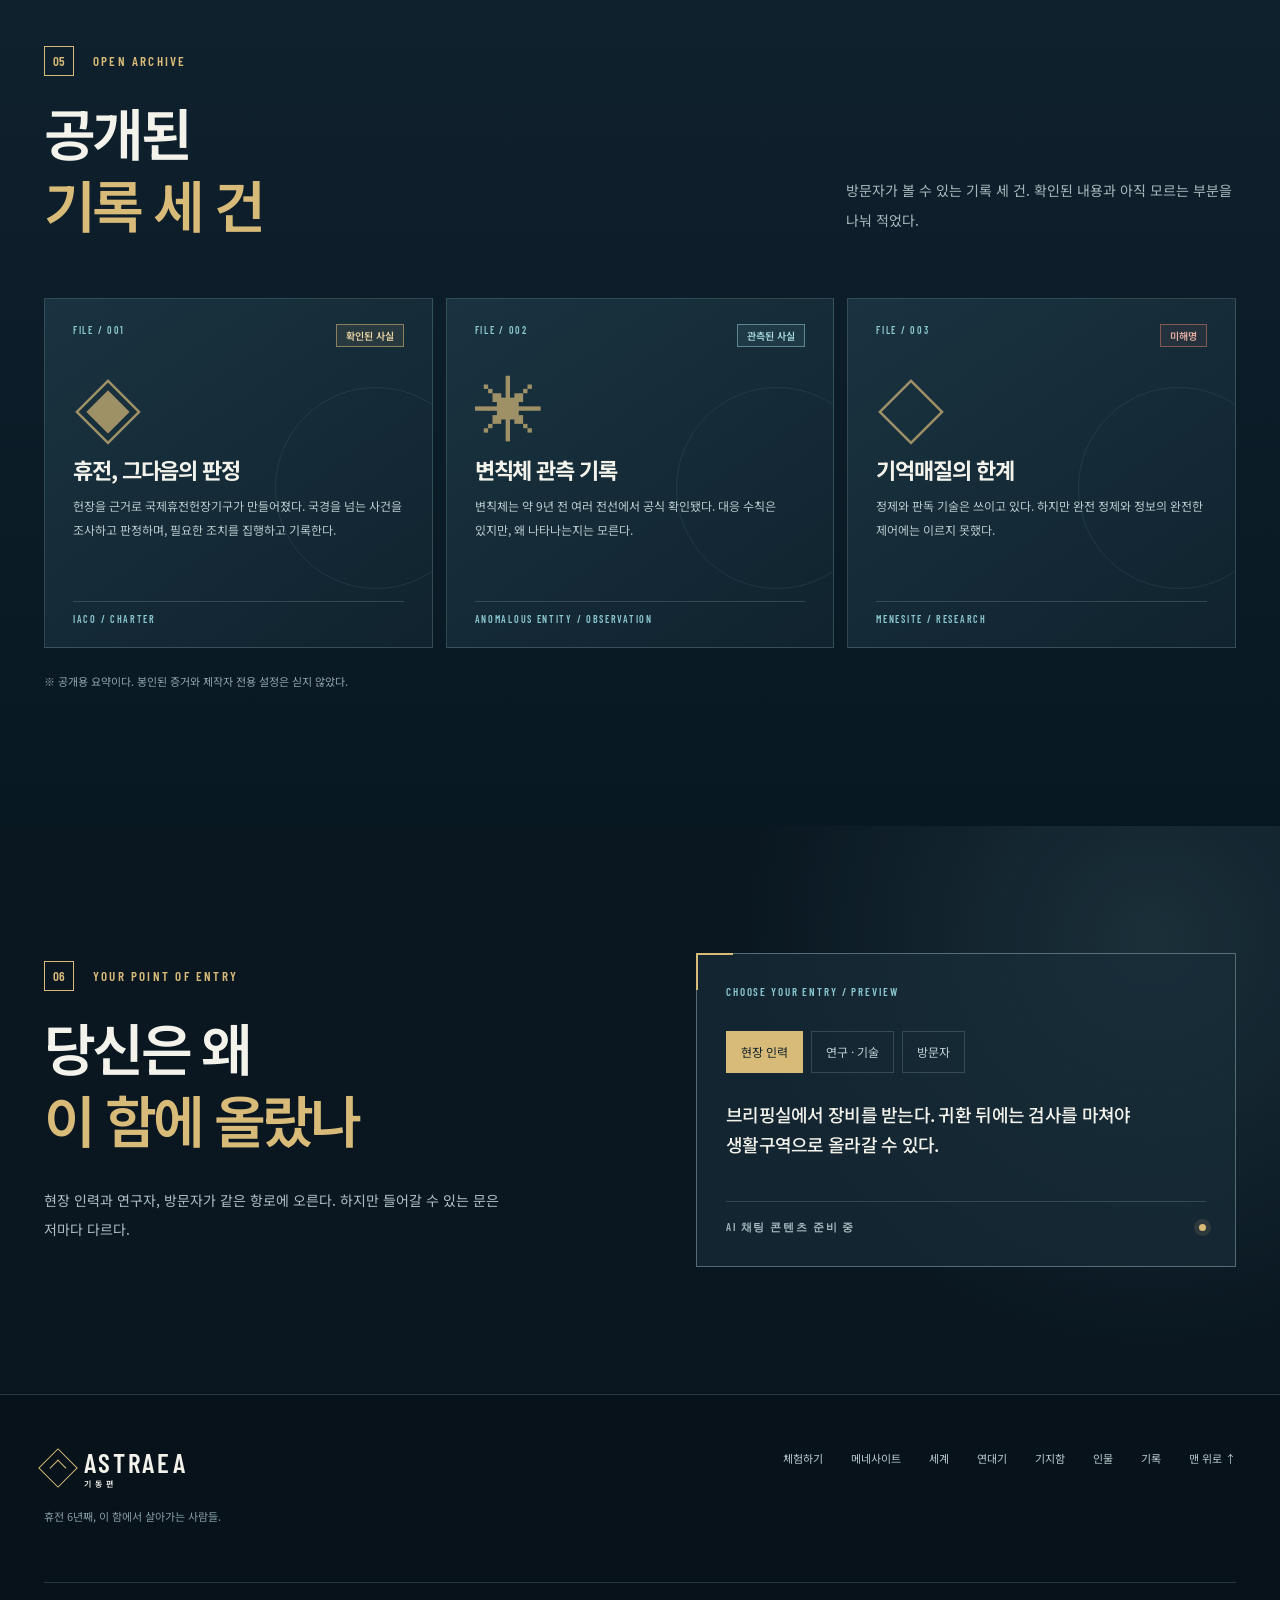
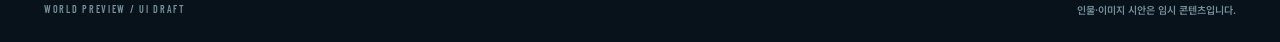
==== commit 9480affa: "Simplify atlas terrain rendering" ====
--- a/index.html
+++ b/index.html
@@ -100,7 +100,7 @@
                   <div class="atlas-webgl" id="atlas-webgl" aria-hidden="true"></div>
                   <svg class="atlas-svg" viewBox="0 0 1000 620" preserveAspectRatio="none" aria-hidden="true">
                     <defs><pattern id="atlas-grid" width="50" height="50" patternUnits="userSpaceOnUse"><path d="M 50 0 H 0 V 50" fill="none" stroke="#94bac0" stroke-opacity=".12" stroke-width="1"/></pattern><pattern id="atlas-dots" width="7" height="7" patternUnits="userSpaceOnUse"><circle cx="3.5" cy="3.5" r=".85" fill="#a9e5ed" fill-opacity=".65"/></pattern><linearGradient id="atlas-scan-gradient"><stop offset="0" stop-color="#a6e9ea" stop-opacity="0"/><stop offset=".48" stop-color="#a6e9ea" stop-opacity=".16"/><stop offset="1" stop-color="#a6e9ea" stop-opacity="0"/></linearGradient><clipPath id="atlas-land-clip"><path d="M69 221 C86 205 95 196 115 201 C132 183 145 182 166 175 C184 161 194 174 211 155 C228 141 242 148 260 143 C282 125 298 128 319 117 C333 103 353 105 371 111 C391 92 413 101 436 87 C455 74 472 84 491 76 C510 59 528 66 546 71 C568 61 590 77 609 72 C634 58 646 74 665 69 C684 58 708 79 725 76 C749 77 763 91 780 95 C805 92 821 112 840 117 C865 120 884 143 891 163 C907 178 911 196 898 211 C928 224 938 242 926 261 C911 276 928 293 916 309 C900 323 907 335 918 350 C932 363 927 384 909 398 C892 411 878 404 866 417 C853 435 838 439 825 431 C806 423 792 436 796 452 C804 462 825 454 840 463 C854 476 848 491 831 499 C817 504 816 524 797 531 C777 534 764 521 744 534 C721 545 710 533 693 541 C673 550 648 540 628 552 C611 568 588 561 572 565 C545 573 532 556 511 557 C489 563 469 551 452 556 C431 550 414 558 397 545 C372 546 356 532 337 533 C311 548 295 538 273 529 C246 528 225 517 208 514 C190 503 180 514 162 498 C137 496 131 476 116 465 C98 448 100 431 81 418 C69 404 76 385 64 369 C50 353 65 331 56 313 C46 295 58 274 52 255 C49 240 57 230 69 221Z"/></clipPath></defs>
-                    <rect width="1000" height="620" fill="#0c2530"/><rect width="1000" height="620" fill="url(#atlas-grid)"/>
+                    <rect width="1000" height="620" fill="#0c2530"/>
                     <path class="atlas-current" d="M-30 185 C145 110 215 146 334 74 S571 60 646 28 M-20 472 C126 384 232 454 355 391 S566 392 695 337 896 362 1030 280 M-20 533 C183 460 252 532 426 475 S715 476 1030 408"/>
                     <g class="atlas-depth" id="atlas-depth" pointer-events="none"></g>
                     <path class="atlas-land" id="atlas-land" d="M69 221 C86 205 95 196 115 201 C132 183 145 182 166 175 C184 161 194 174 211 155 C228 141 242 148 260 143 C282 125 298 128 319 117 C333 103 353 105 371 111 C391 92 413 101 436 87 C455 74 472 84 491 76 C510 59 528 66 546 71 C568 61 590 77 609 72 C634 58 646 74 665 69 C684 58 708 79 725 76 C749 77 763 91 780 95 C805 92 821 112 840 117 C865 120 884 143 891 163 C907 178 911 196 898 211 C928 224 938 242 926 261 C911 276 928 293 916 309 C900 323 907 335 918 350 C932 363 927 384 909 398 C892 411 878 404 866 417 C853 435 838 439 825 431 C806 423 792 436 796 452 C804 462 825 454 840 463 C854 476 848 491 831 499 C817 504 816 524 797 531 C777 534 764 521 744 534 C721 545 710 533 693 541 C673 550 648 540 628 552 C611 568 588 561 572 565 C545 573 532 556 511 557 C489 563 469 551 452 556 C431 550 414 558 397 545 C372 546 356 532 337 533 C311 548 295 538 273 529 C246 528 225 517 208 514 C190 503 180 514 162 498 C137 496 131 476 116 465 C98 448 100 431 81 418 C69 404 76 385 64 369 C50 353 65 331 56 313 C46 295 58 274 52 255 C49 240 57 230 69 221Z"/>
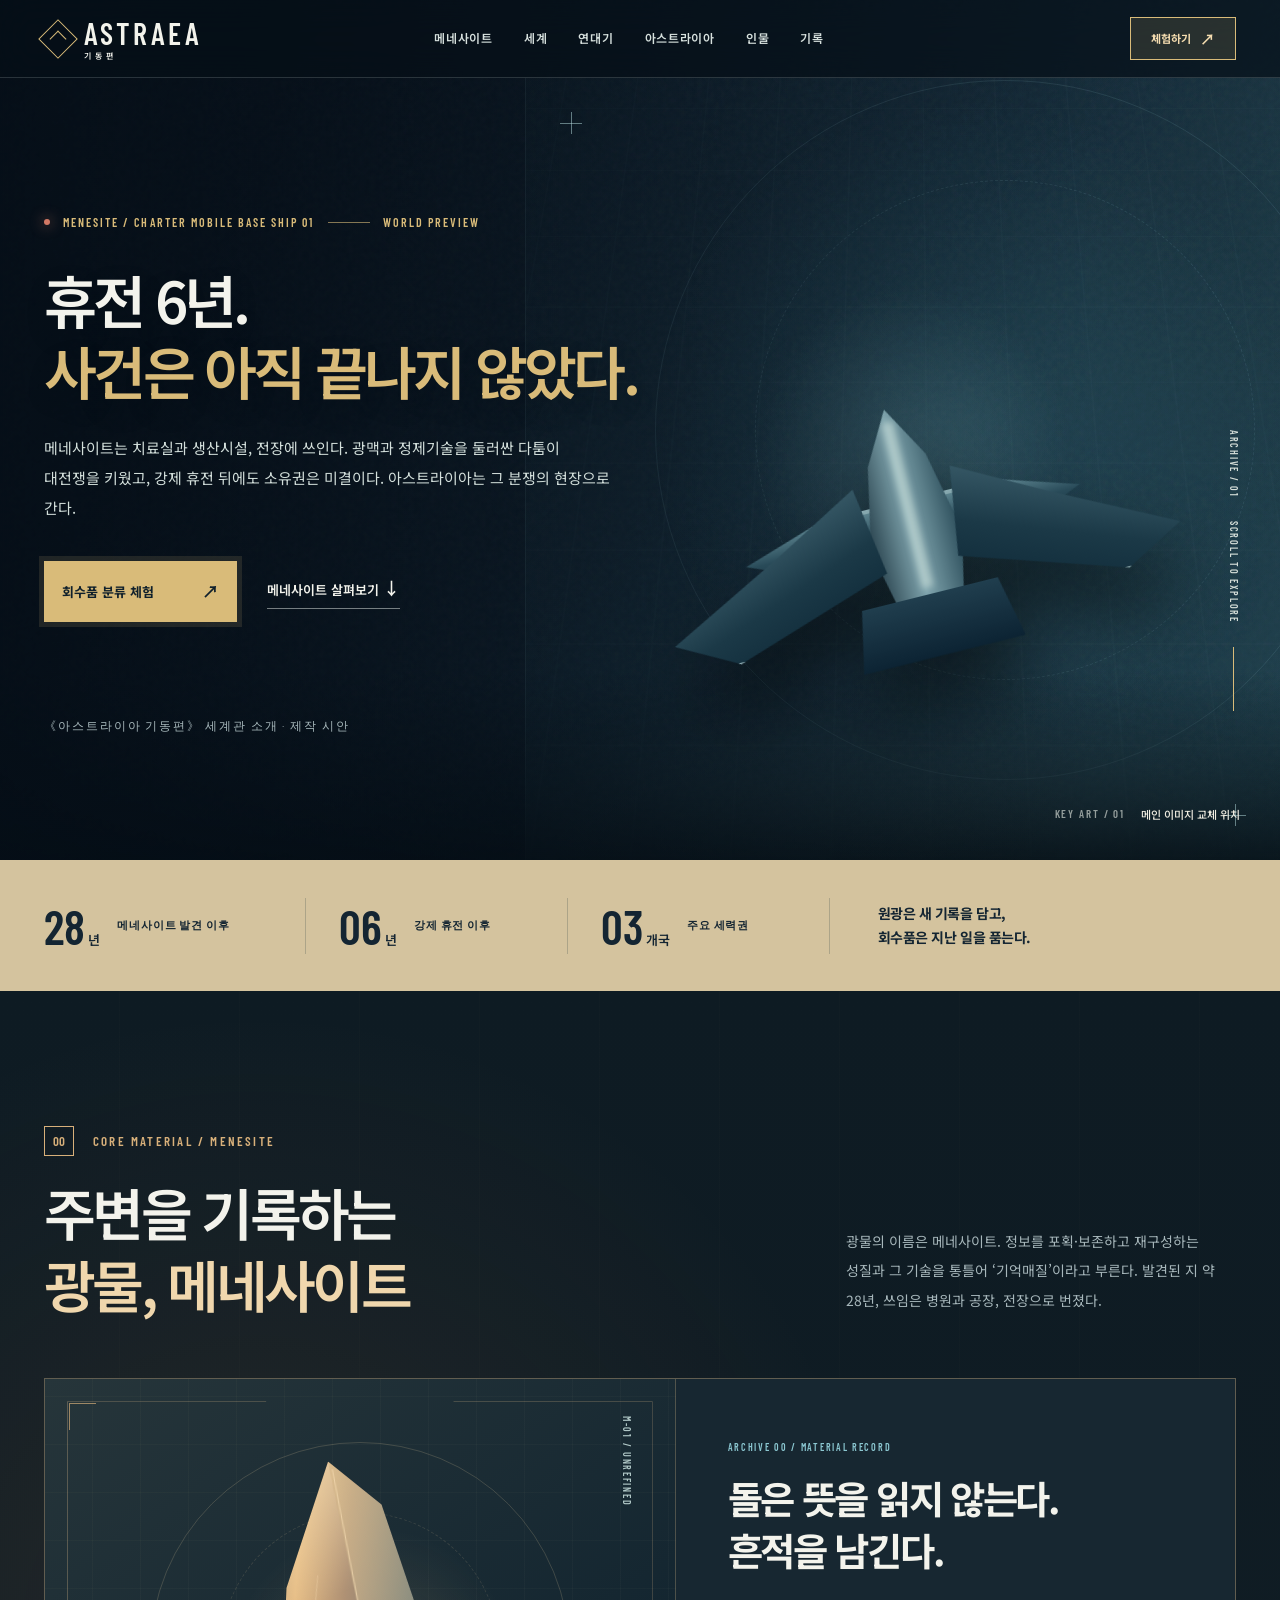
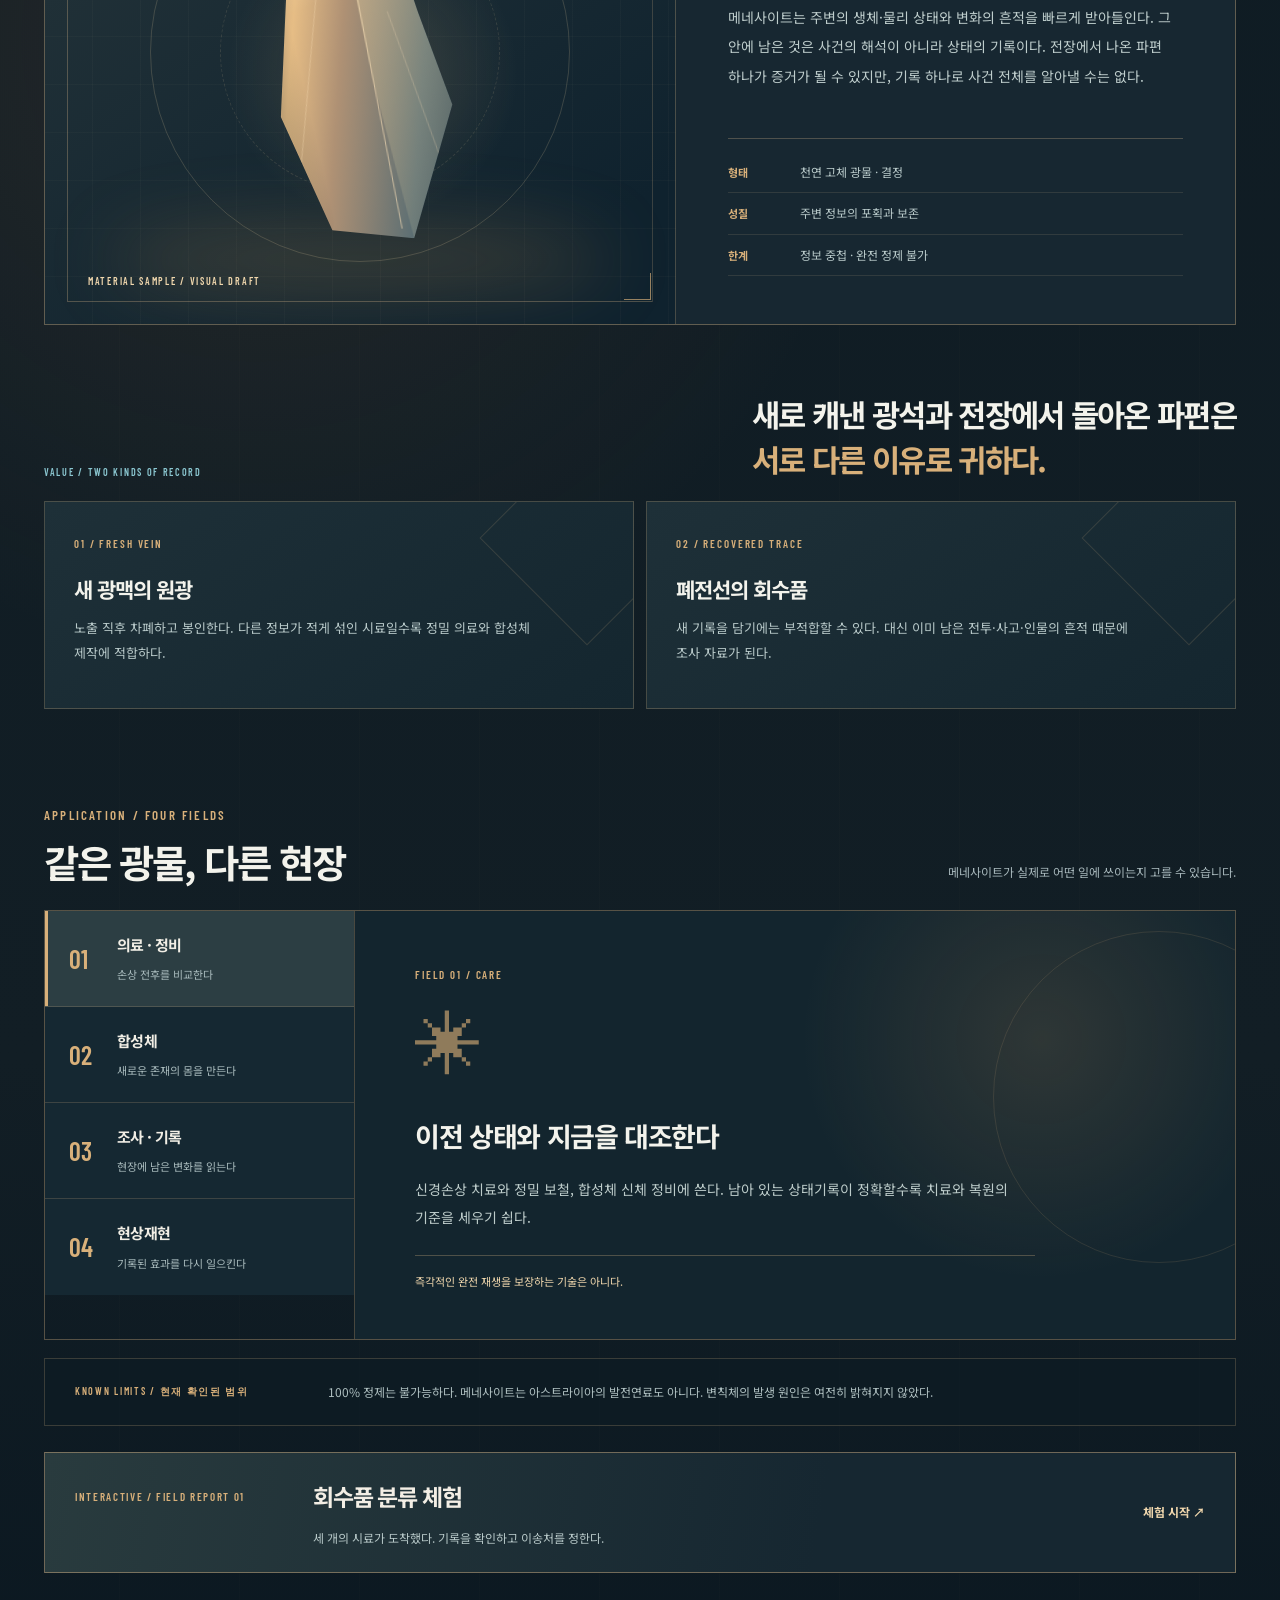
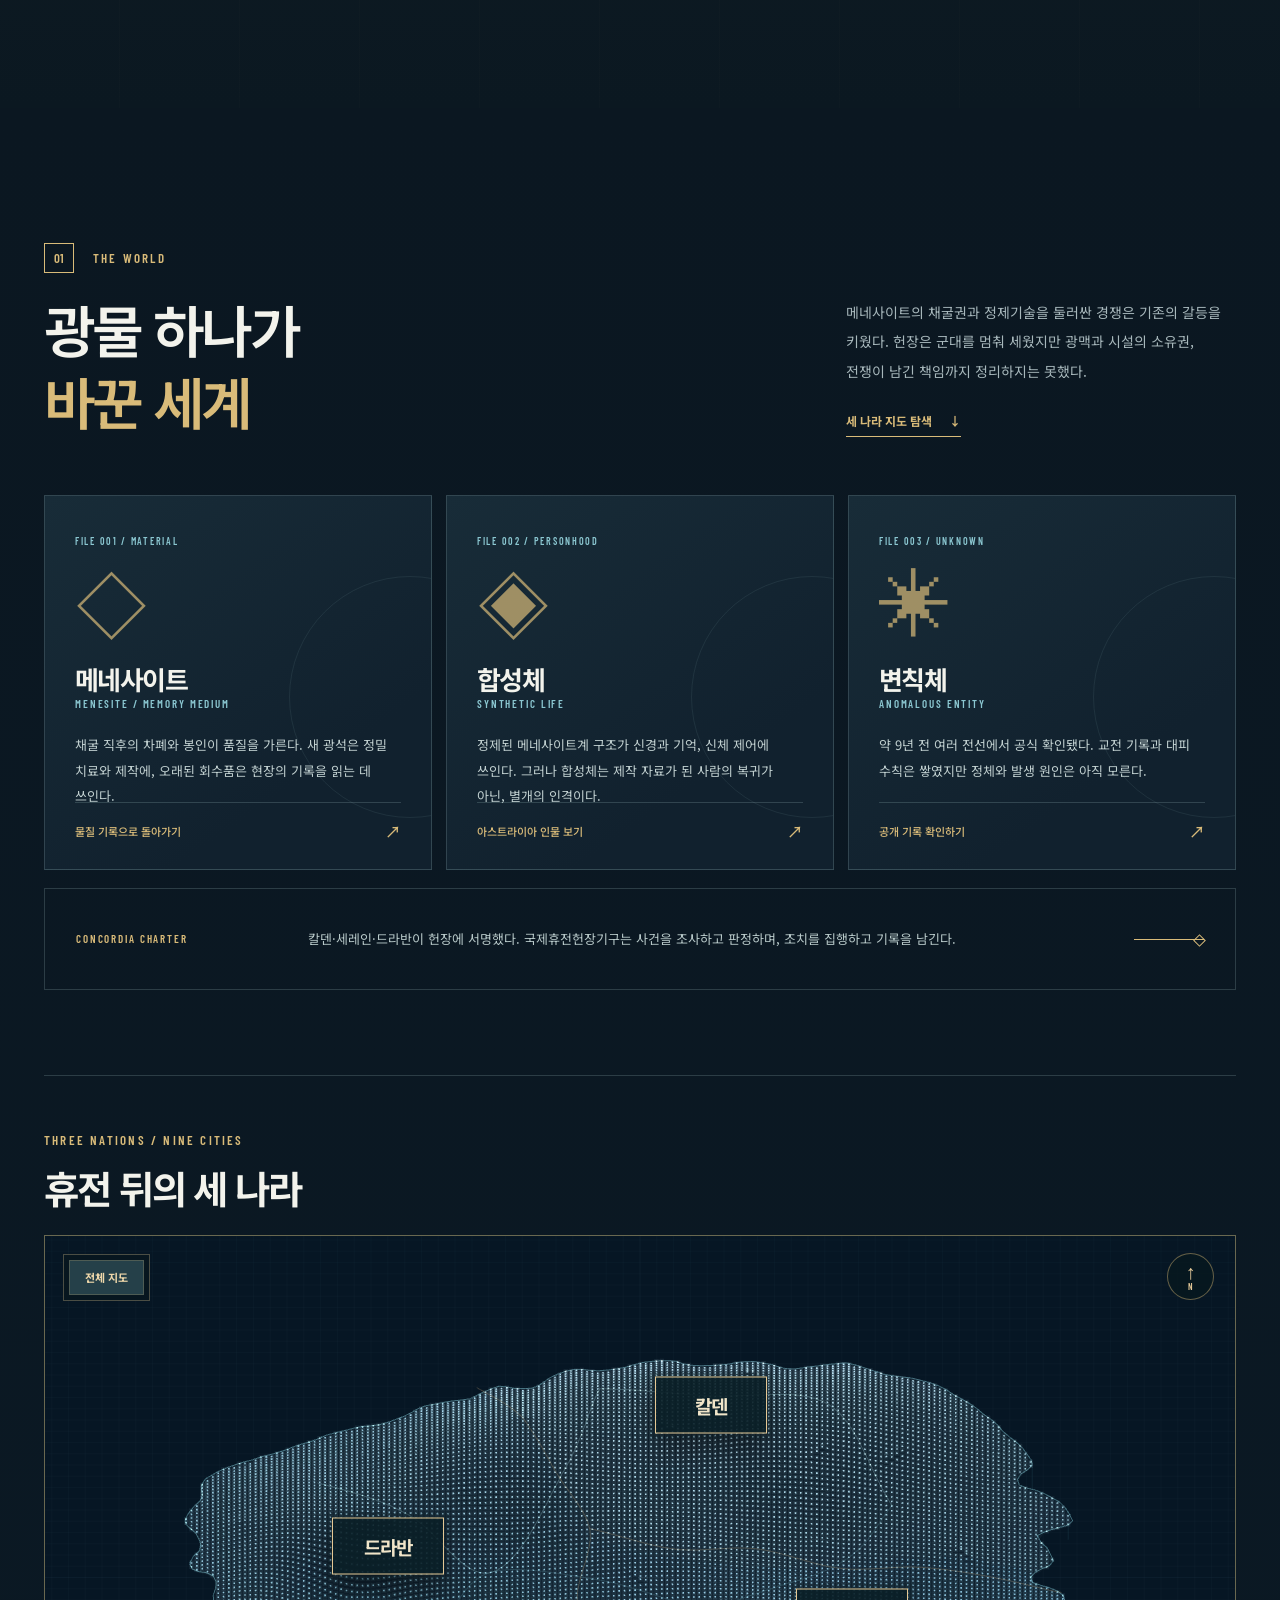
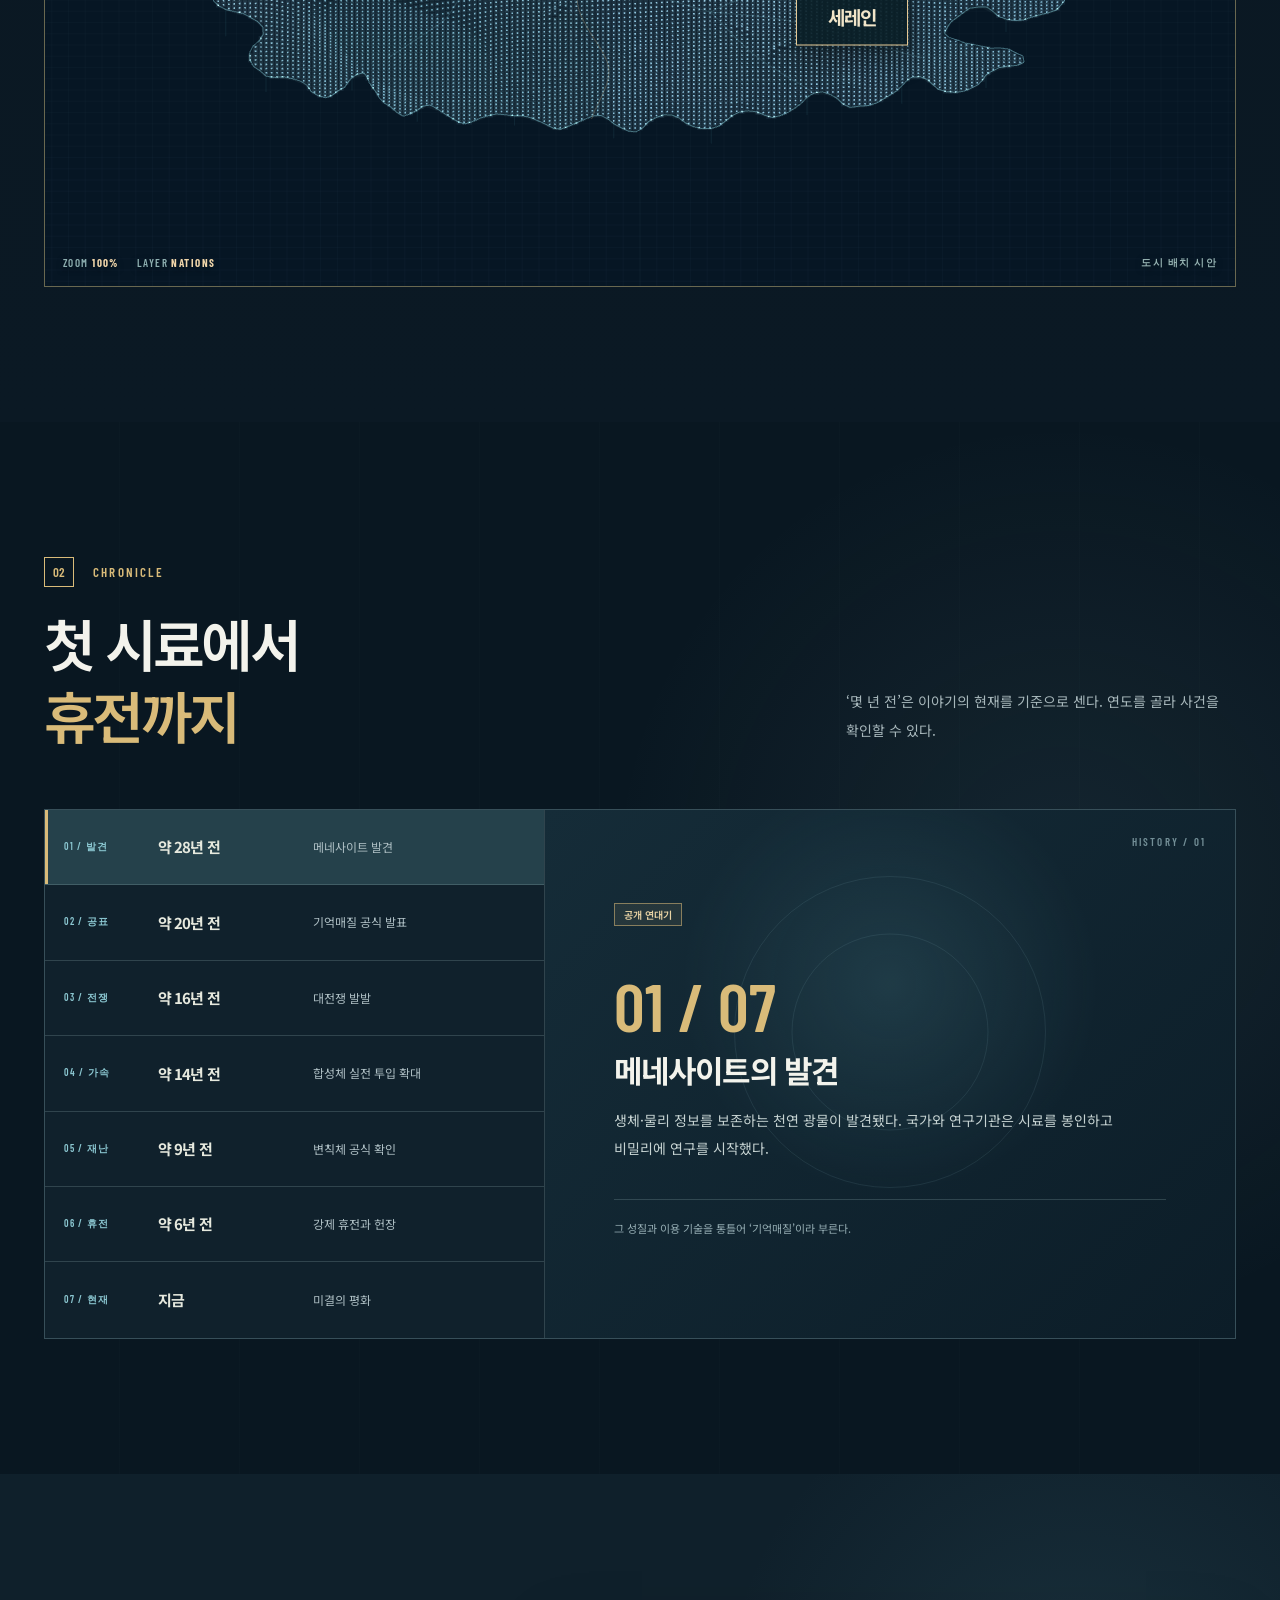
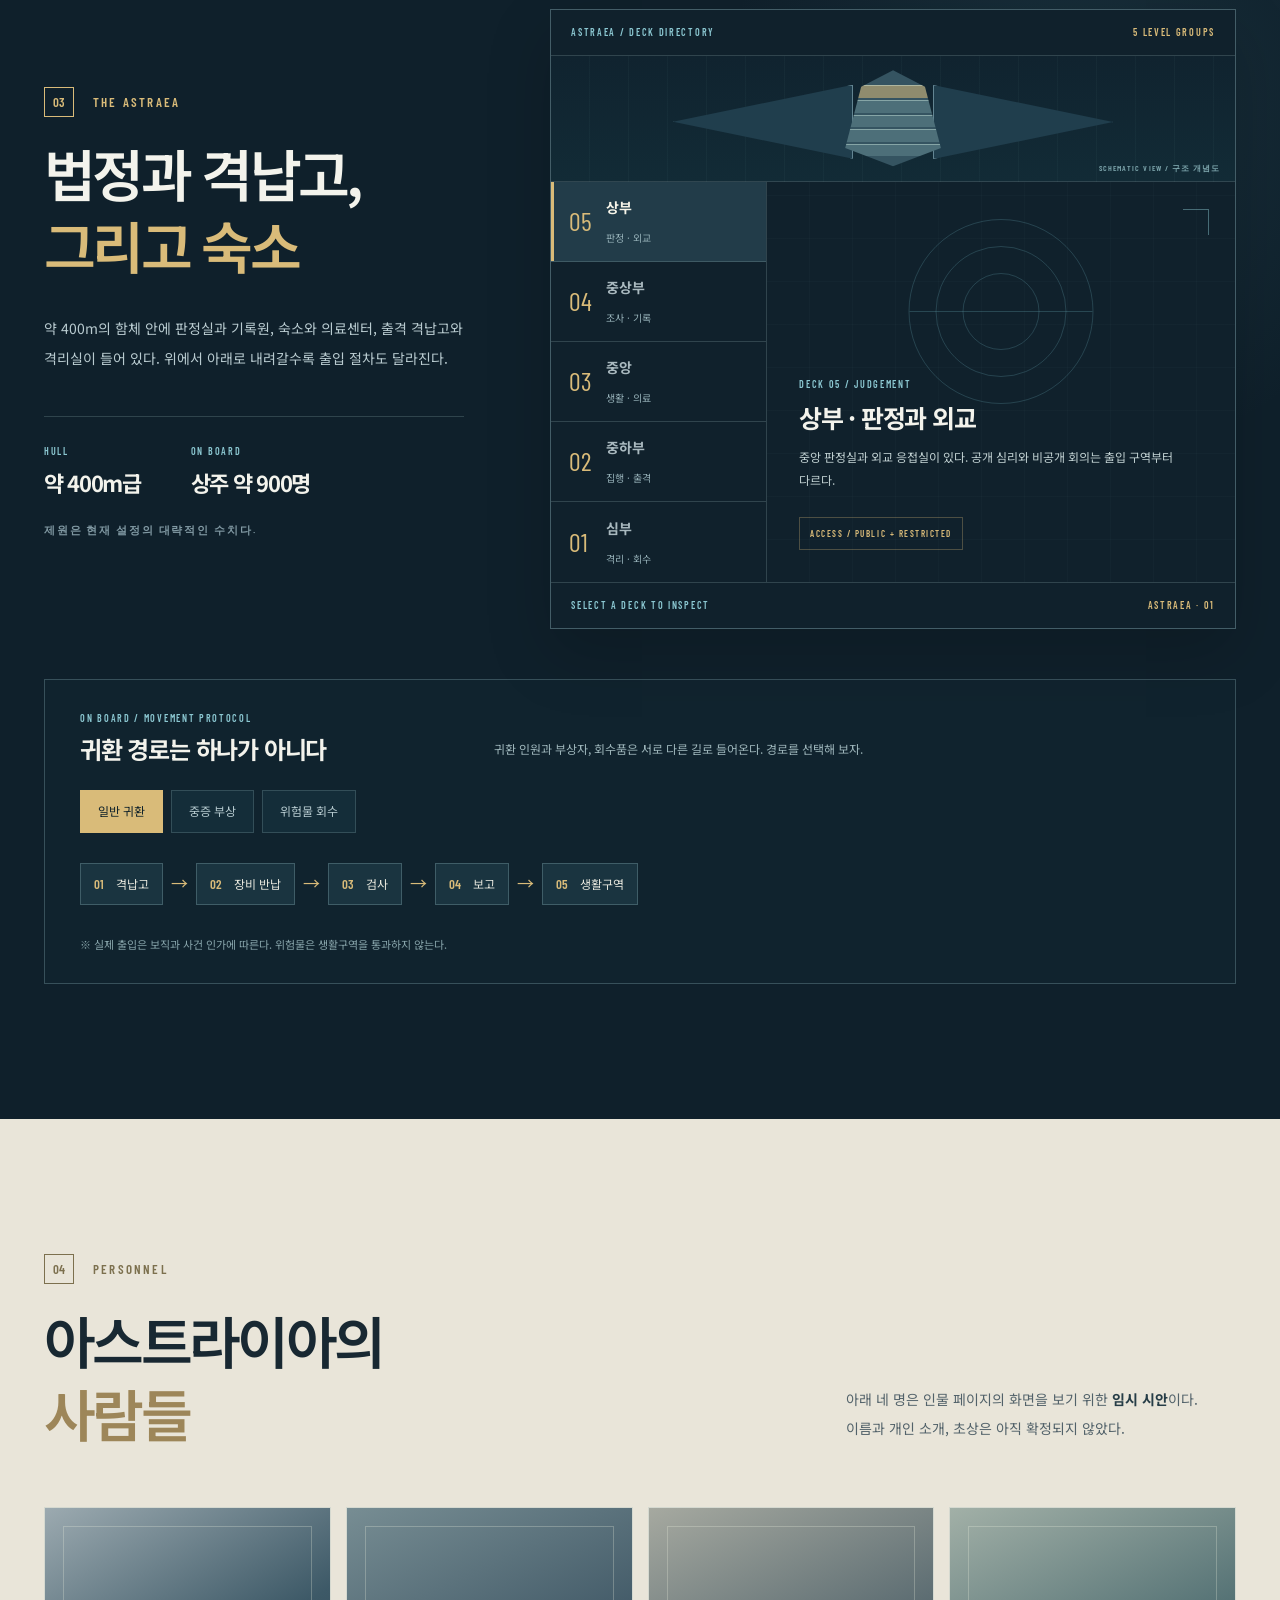
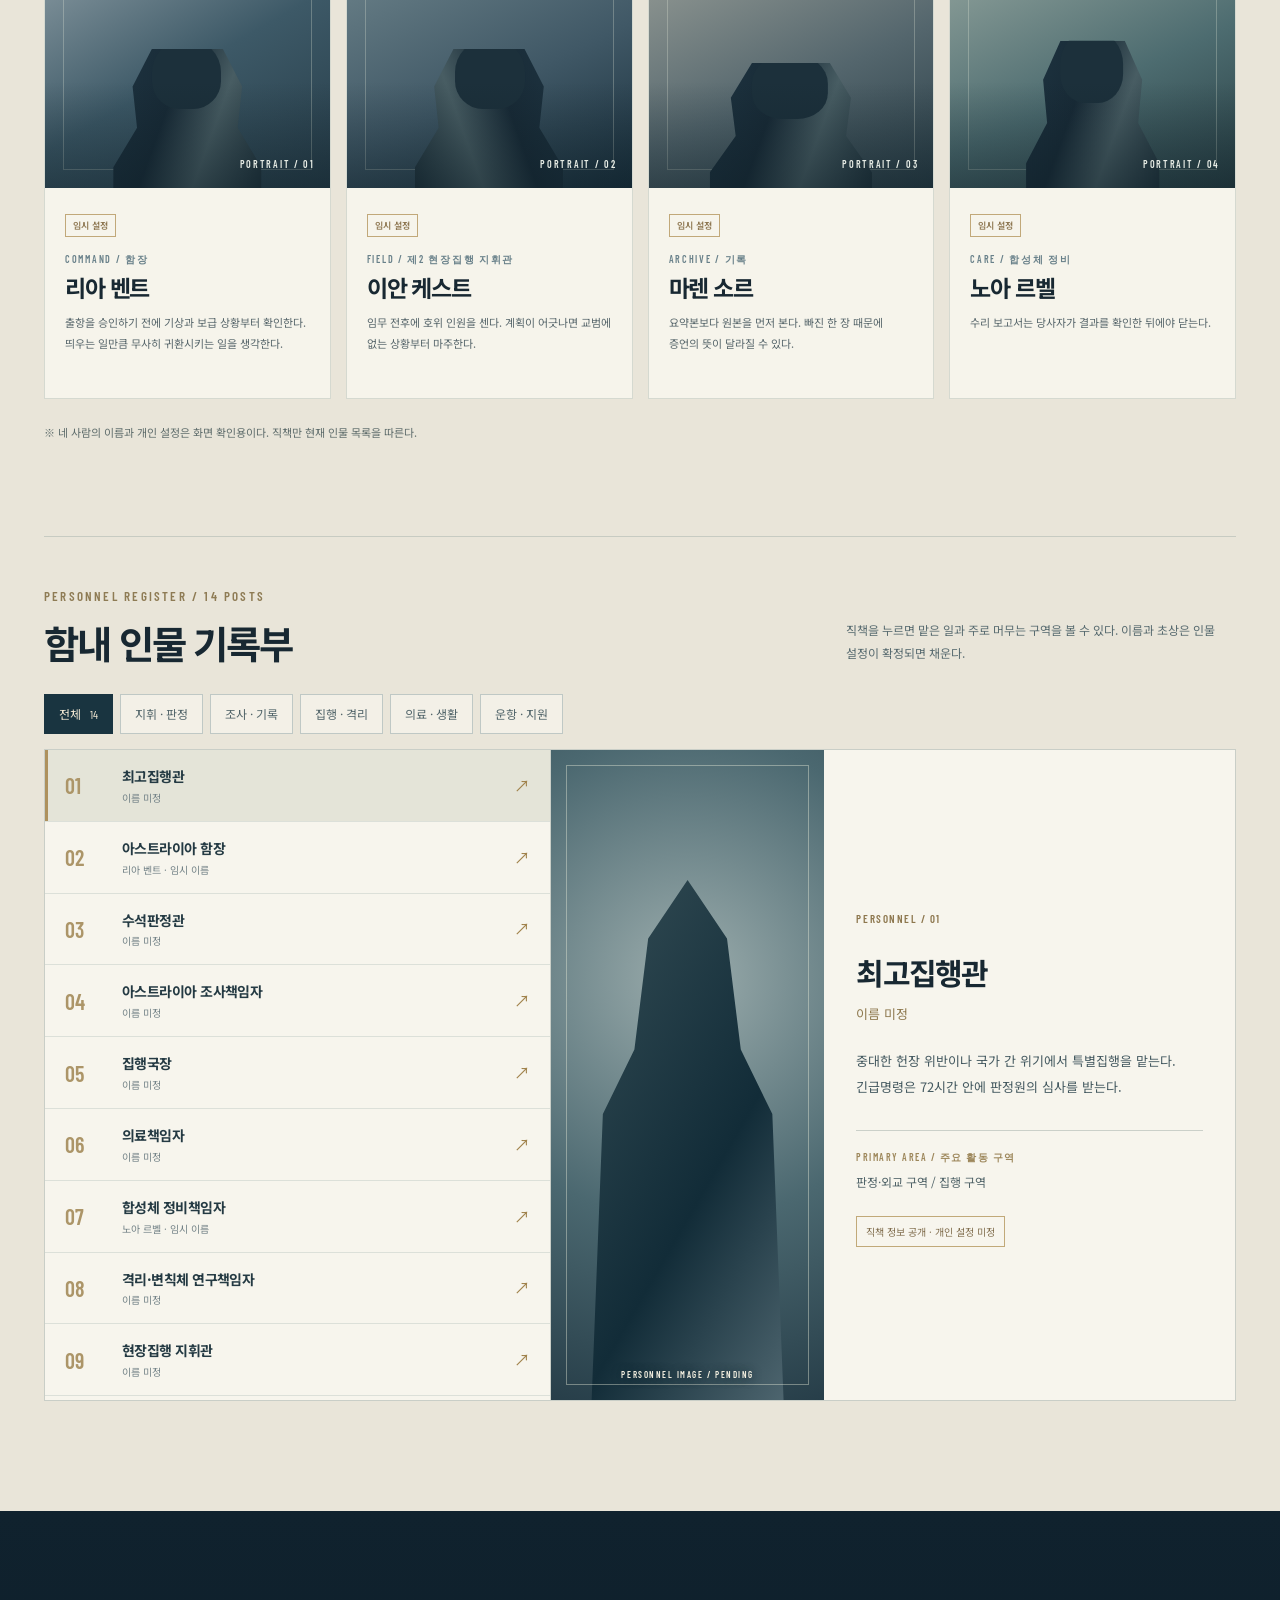
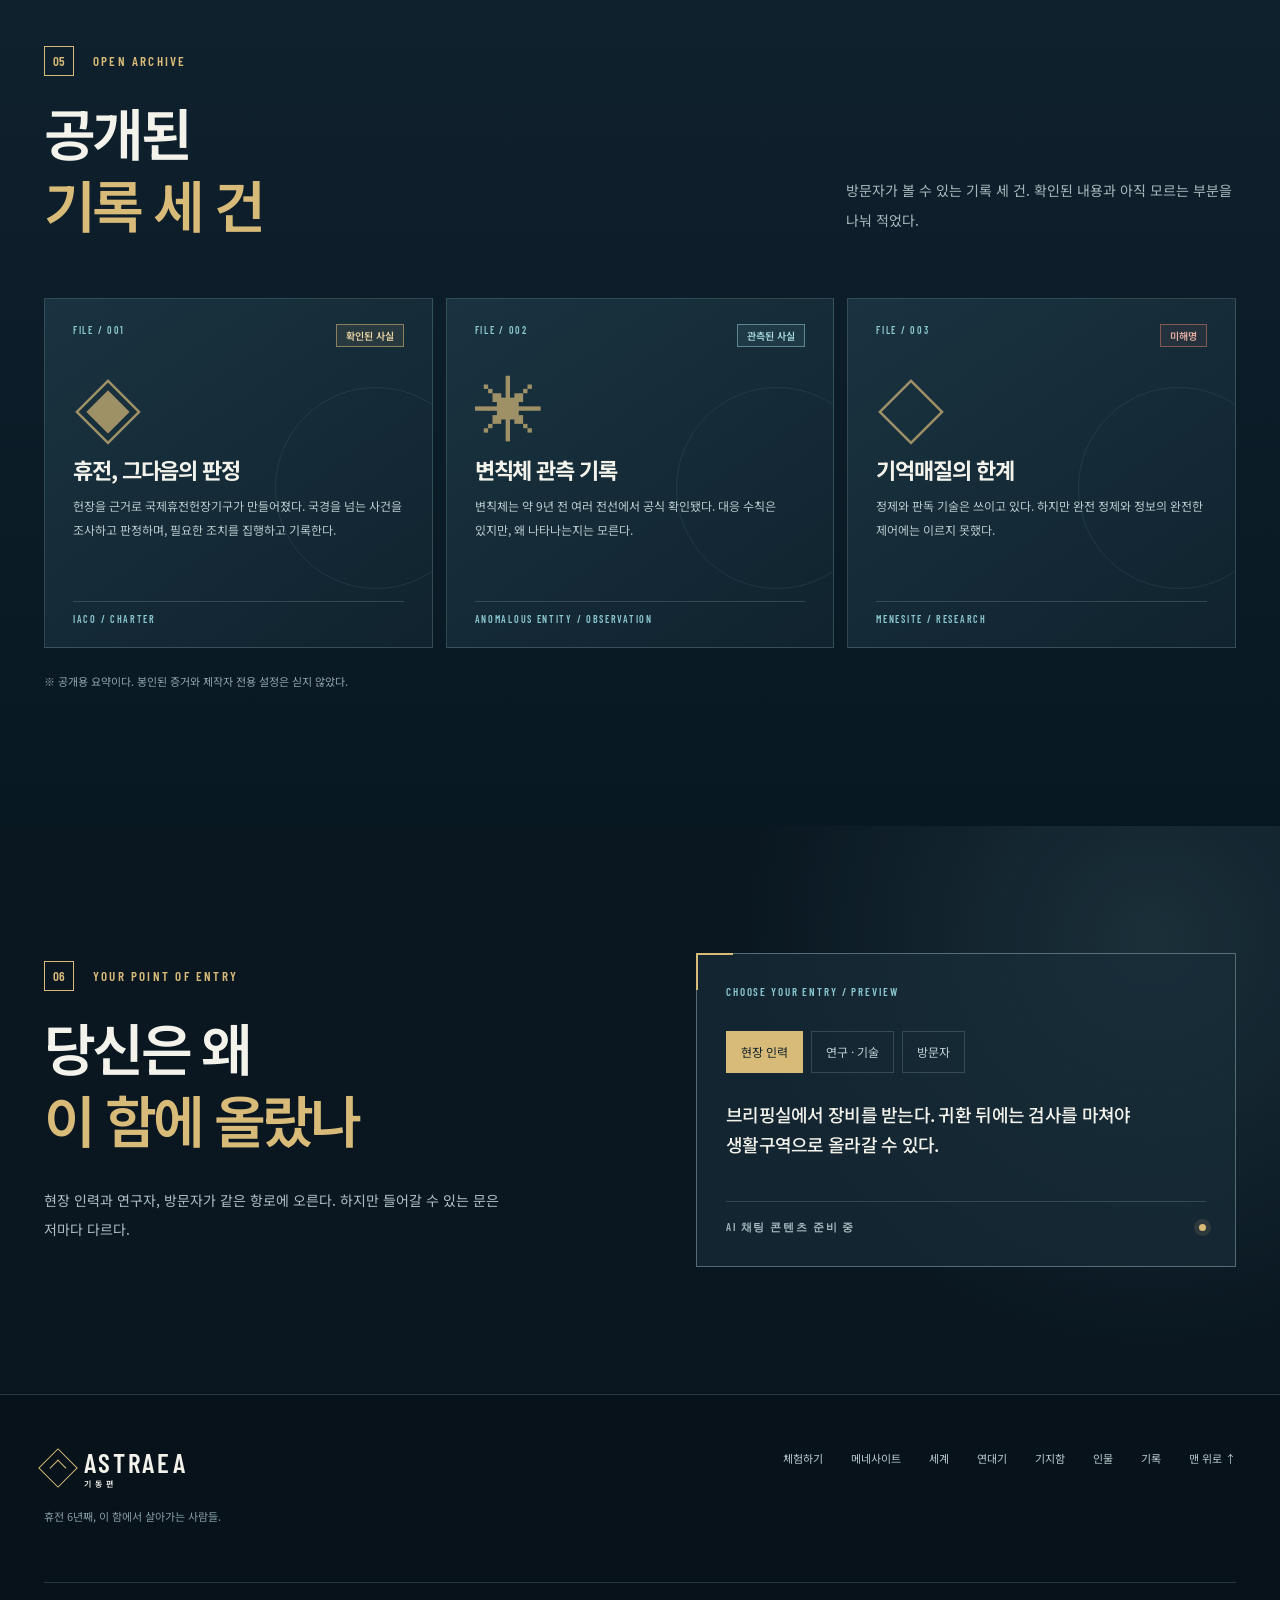
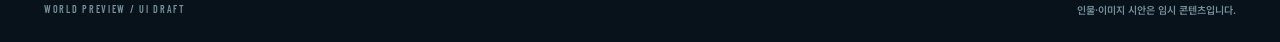
==== commit 36f9617c: "Restore dotted hologram atlas" ====
--- a/index.html
+++ b/index.html
@@ -100,7 +100,7 @@
                   <div class="atlas-webgl" id="atlas-webgl" aria-hidden="true"></div>
                   <svg class="atlas-svg" viewBox="0 0 1000 620" preserveAspectRatio="none" aria-hidden="true">
                     <defs><pattern id="atlas-grid" width="50" height="50" patternUnits="userSpaceOnUse"><path d="M 50 0 H 0 V 50" fill="none" stroke="#94bac0" stroke-opacity=".12" stroke-width="1"/></pattern><pattern id="atlas-dots" width="7" height="7" patternUnits="userSpaceOnUse"><circle cx="3.5" cy="3.5" r=".85" fill="#a9e5ed" fill-opacity=".65"/></pattern><linearGradient id="atlas-scan-gradient"><stop offset="0" stop-color="#a6e9ea" stop-opacity="0"/><stop offset=".48" stop-color="#a6e9ea" stop-opacity=".16"/><stop offset="1" stop-color="#a6e9ea" stop-opacity="0"/></linearGradient><clipPath id="atlas-land-clip"><path d="M69 221 C86 205 95 196 115 201 C132 183 145 182 166 175 C184 161 194 174 211 155 C228 141 242 148 260 143 C282 125 298 128 319 117 C333 103 353 105 371 111 C391 92 413 101 436 87 C455 74 472 84 491 76 C510 59 528 66 546 71 C568 61 590 77 609 72 C634 58 646 74 665 69 C684 58 708 79 725 76 C749 77 763 91 780 95 C805 92 821 112 840 117 C865 120 884 143 891 163 C907 178 911 196 898 211 C928 224 938 242 926 261 C911 276 928 293 916 309 C900 323 907 335 918 350 C932 363 927 384 909 398 C892 411 878 404 866 417 C853 435 838 439 825 431 C806 423 792 436 796 452 C804 462 825 454 840 463 C854 476 848 491 831 499 C817 504 816 524 797 531 C777 534 764 521 744 534 C721 545 710 533 693 541 C673 550 648 540 628 552 C611 568 588 561 572 565 C545 573 532 556 511 557 C489 563 469 551 452 556 C431 550 414 558 397 545 C372 546 356 532 337 533 C311 548 295 538 273 529 C246 528 225 517 208 514 C190 503 180 514 162 498 C137 496 131 476 116 465 C98 448 100 431 81 418 C69 404 76 385 64 369 C50 353 65 331 56 313 C46 295 58 274 52 255 C49 240 57 230 69 221Z"/></clipPath></defs>
-                    <rect width="1000" height="620" fill="#0c2530"/>
+                    <rect width="1000" height="620" fill="#0c2530"/><rect width="1000" height="620" fill="url(#atlas-grid)"/>
                     <path class="atlas-current" d="M-30 185 C145 110 215 146 334 74 S571 60 646 28 M-20 472 C126 384 232 454 355 391 S566 392 695 337 896 362 1030 280 M-20 533 C183 460 252 532 426 475 S715 476 1030 408"/>
                     <g class="atlas-depth" id="atlas-depth" pointer-events="none"></g>
                     <path class="atlas-land" id="atlas-land" d="M69 221 C86 205 95 196 115 201 C132 183 145 182 166 175 C184 161 194 174 211 155 C228 141 242 148 260 143 C282 125 298 128 319 117 C333 103 353 105 371 111 C391 92 413 101 436 87 C455 74 472 84 491 76 C510 59 528 66 546 71 C568 61 590 77 609 72 C634 58 646 74 665 69 C684 58 708 79 725 76 C749 77 763 91 780 95 C805 92 821 112 840 117 C865 120 884 143 891 163 C907 178 911 196 898 211 C928 224 938 242 926 261 C911 276 928 293 916 309 C900 323 907 335 918 350 C932 363 927 384 909 398 C892 411 878 404 866 417 C853 435 838 439 825 431 C806 423 792 436 796 452 C804 462 825 454 840 463 C854 476 848 491 831 499 C817 504 816 524 797 531 C777 534 764 521 744 534 C721 545 710 533 693 541 C673 550 648 540 628 552 C611 568 588 561 572 565 C545 573 532 556 511 557 C489 563 469 551 452 556 C431 550 414 558 397 545 C372 546 356 532 337 533 C311 548 295 538 273 529 C246 528 225 517 208 514 C190 503 180 514 162 498 C137 496 131 476 116 465 C98 448 100 431 81 418 C69 404 76 385 64 369 C50 353 65 331 56 313 C46 295 58 274 52 255 C49 240 57 230 69 221Z"/>
--- a/world-map.css
+++ b/world-map.css
@@ -27,7 +27,7 @@
 .atlas-relief-ring,.atlas-relief-rib{fill:none;stroke:#d8e4c8;stroke-opacity:.48;stroke-width:1;vector-effect:non-scaling-stroke}
 .atlas-relief-rib{stroke-opacity:.28}
 .atlas-scan{animation:atlas-survey 16s linear infinite;pointer-events:none}
-.atlas-land{fill:rgba(13,52,72,.22);stroke:#9bd9e5;stroke-opacity:.8;stroke-width:2;pointer-events:none}
+.atlas-land{fill:rgba(13,52,72,.055);stroke:#9bd9e5;stroke-opacity:.46;stroke-width:1.3;pointer-events:none}
 .atlas-region{fill:rgba(0,0,0,.001);stroke:none;cursor:pointer;transition:fill .2s}
 .atlas-region:hover,.atlas-region.is-active{fill:rgba(94,188,210,.1)}
 .atlas-svg-route{fill:none;stroke:#a6e3ee;stroke-width:1.5;stroke-opacity:.46;stroke-dasharray:6 5;vector-effect:non-scaling-stroke}
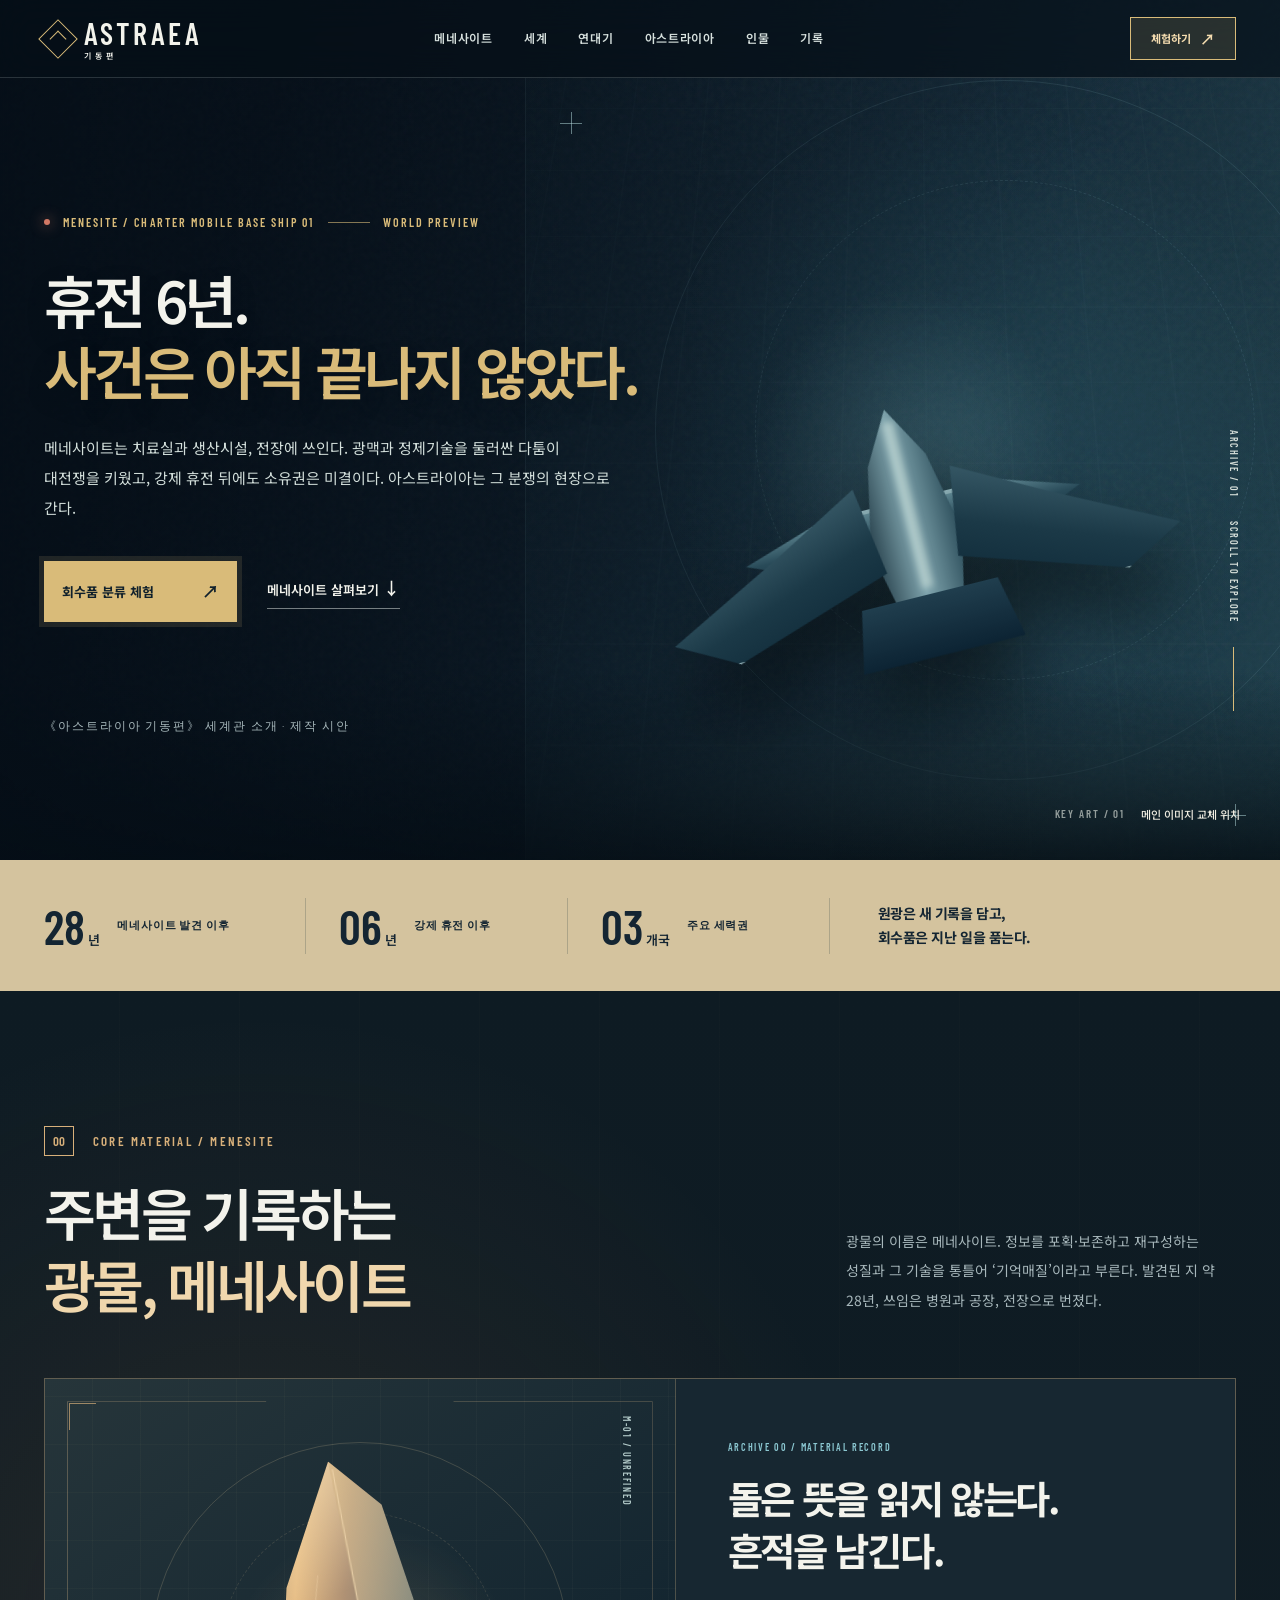
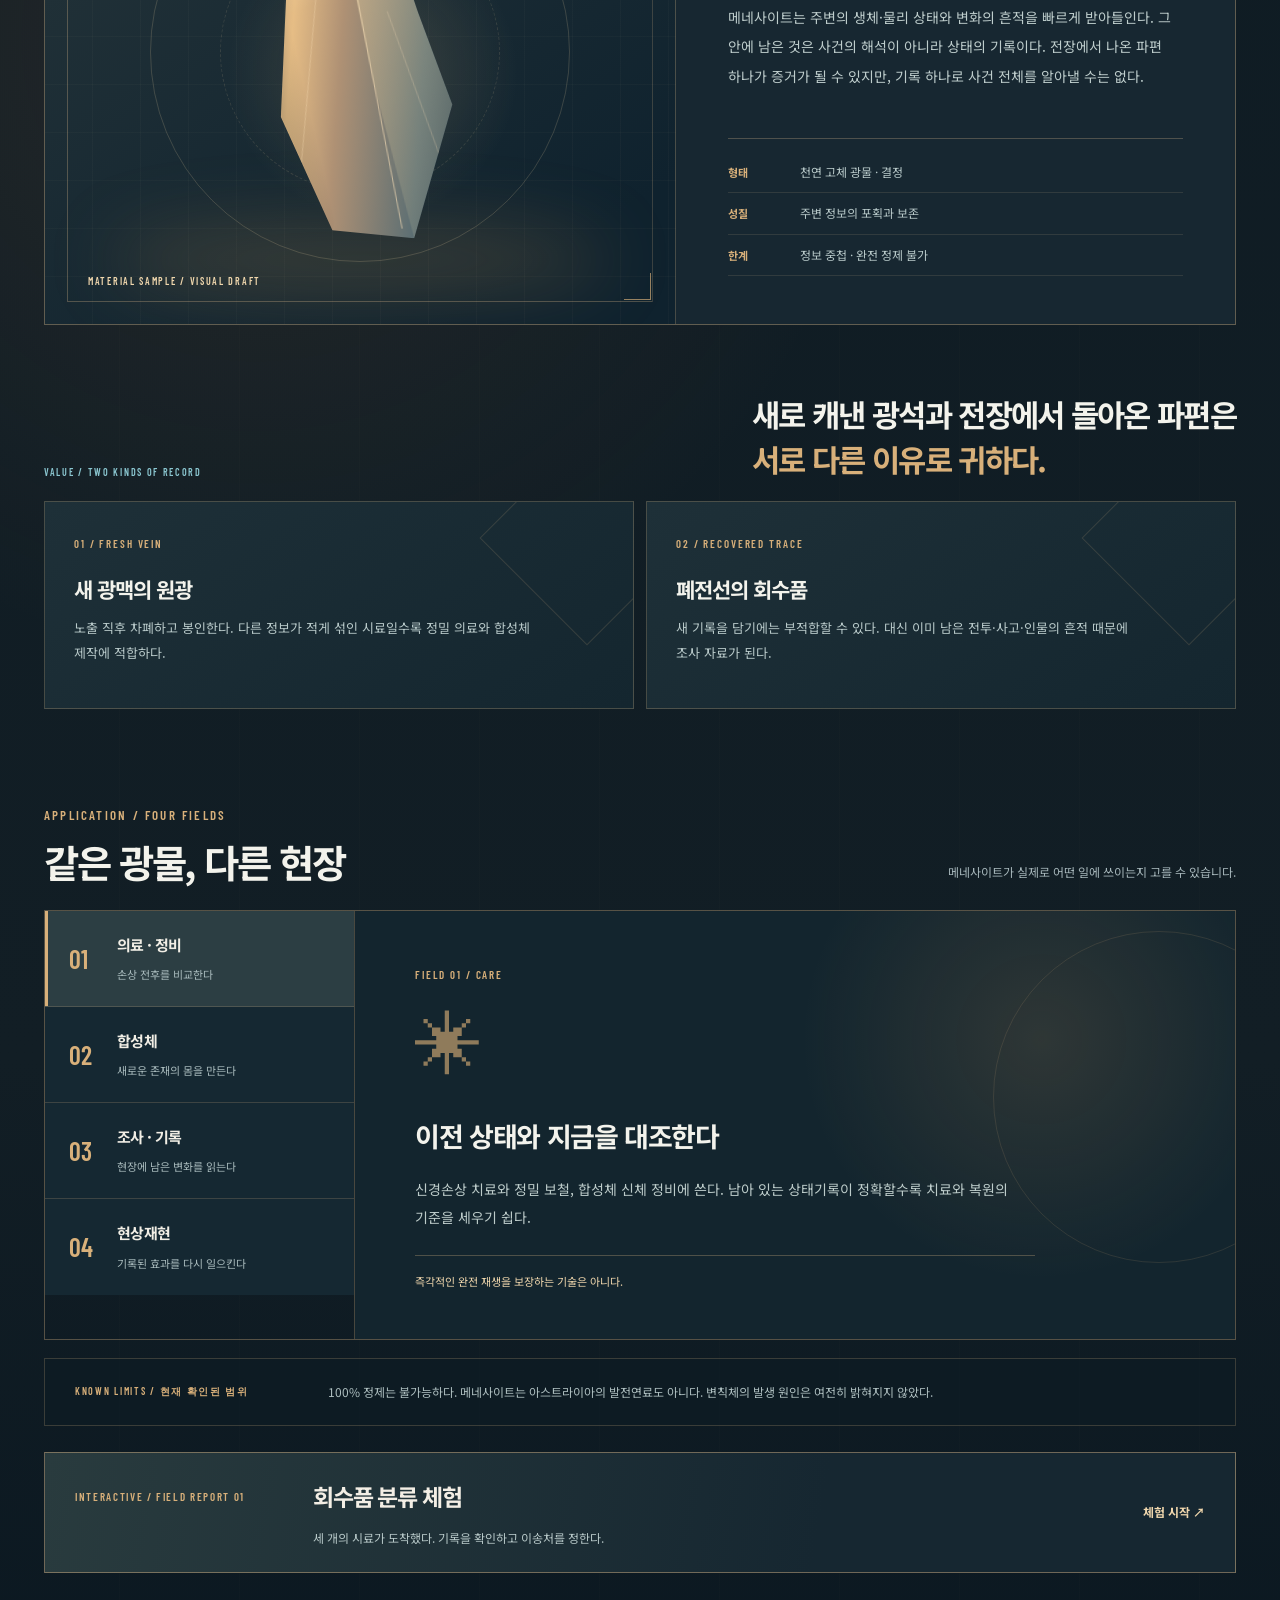
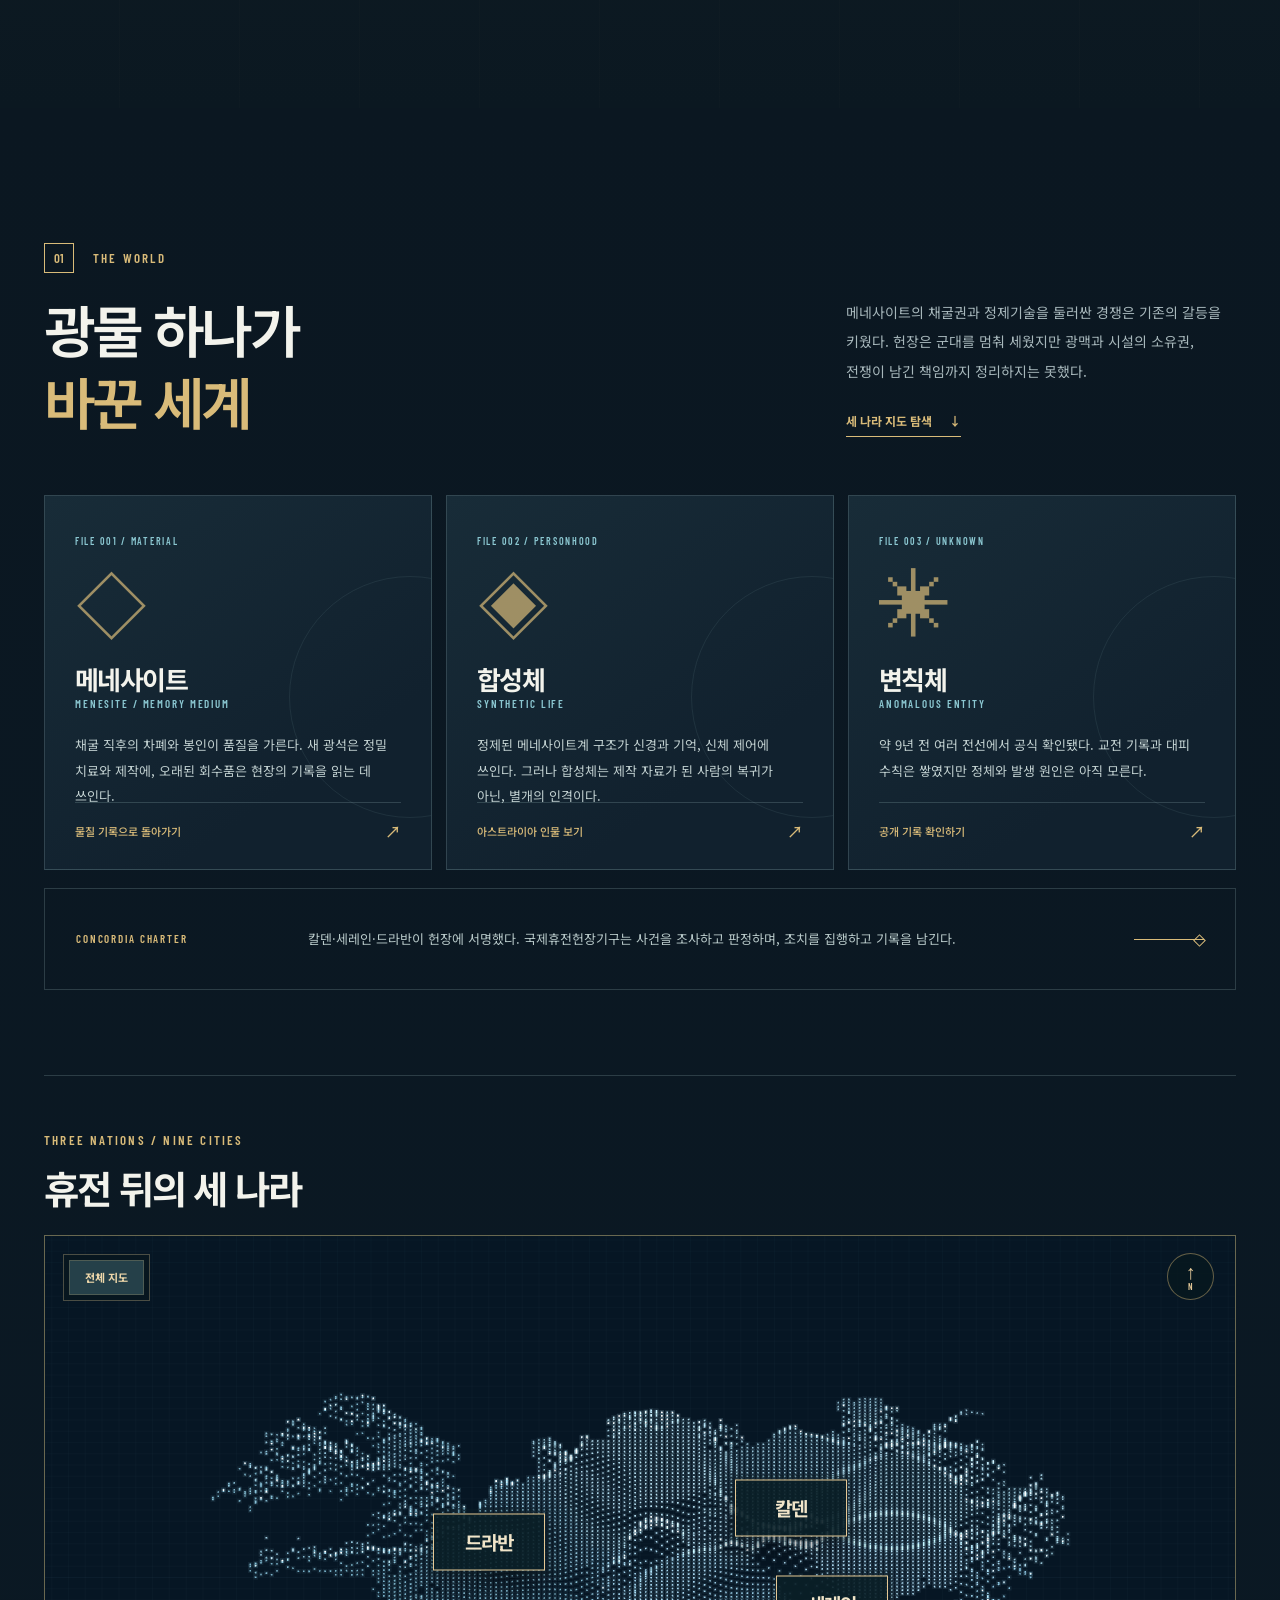
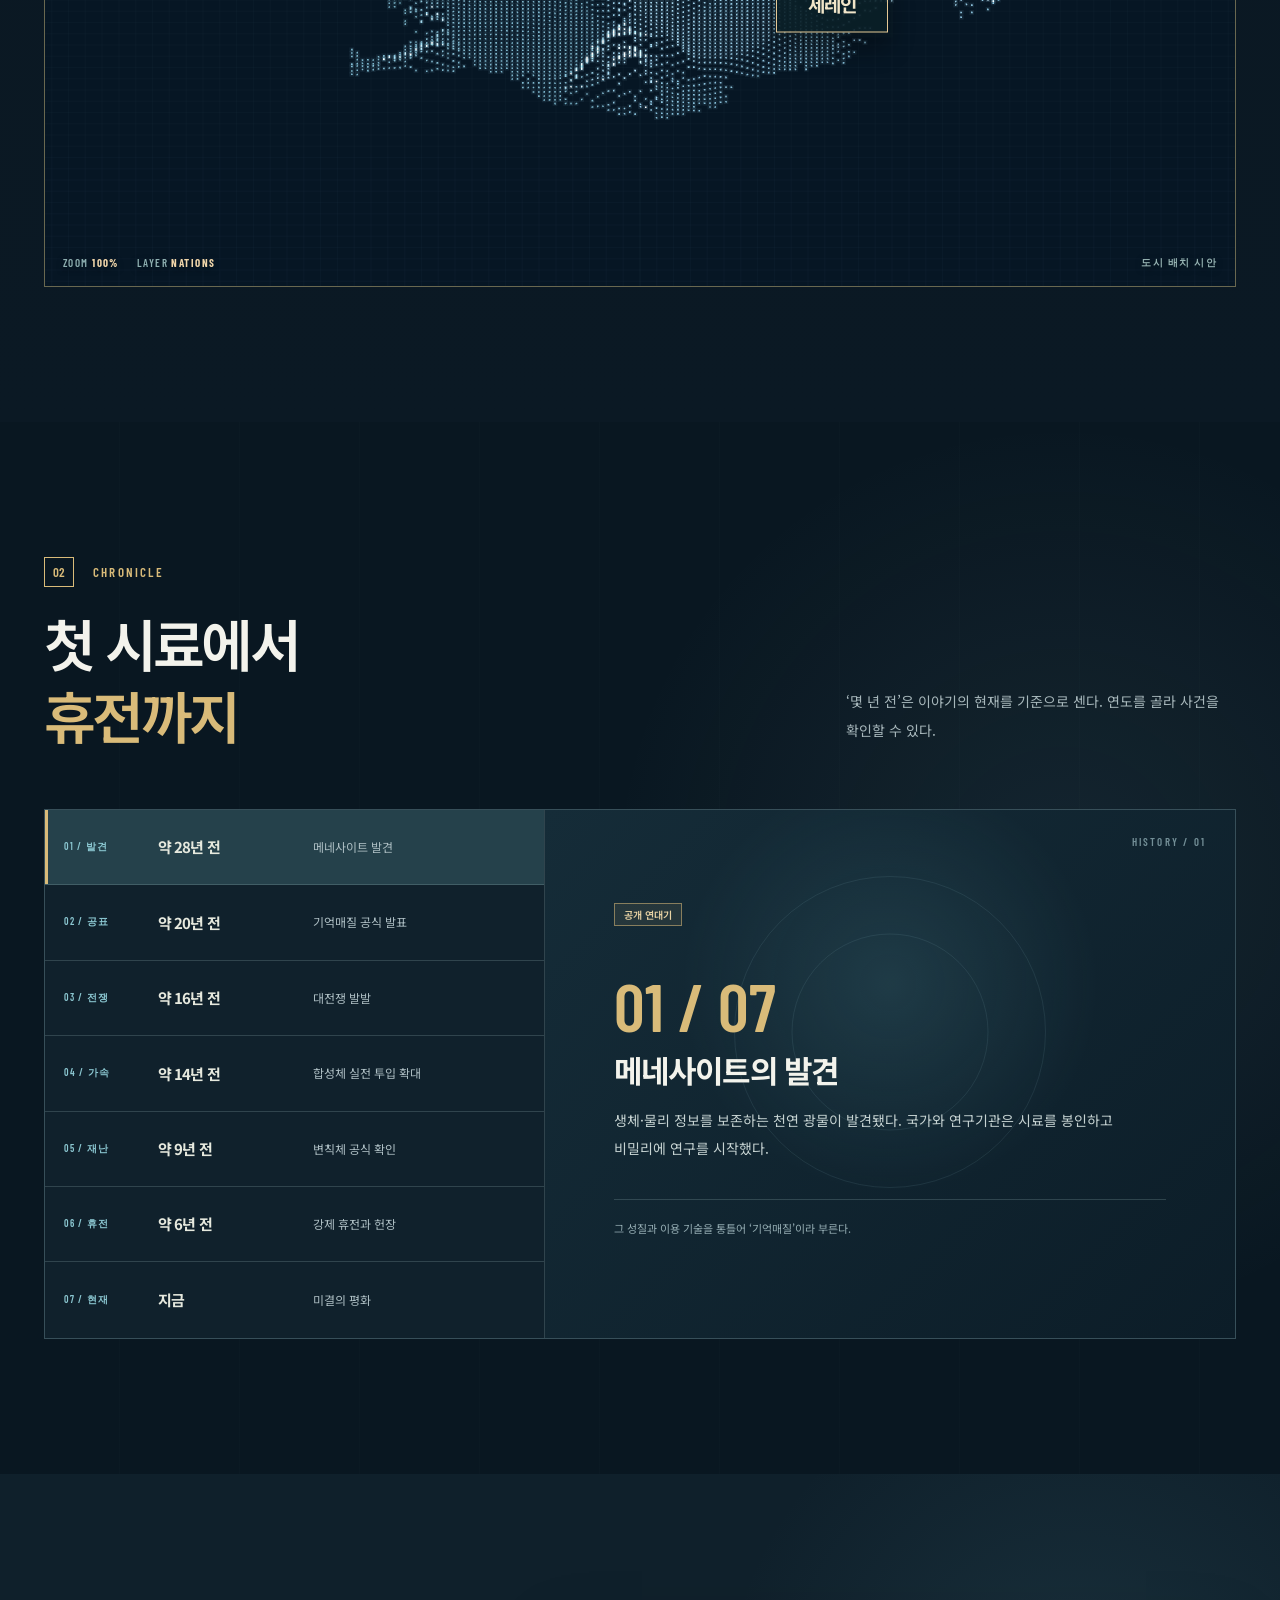
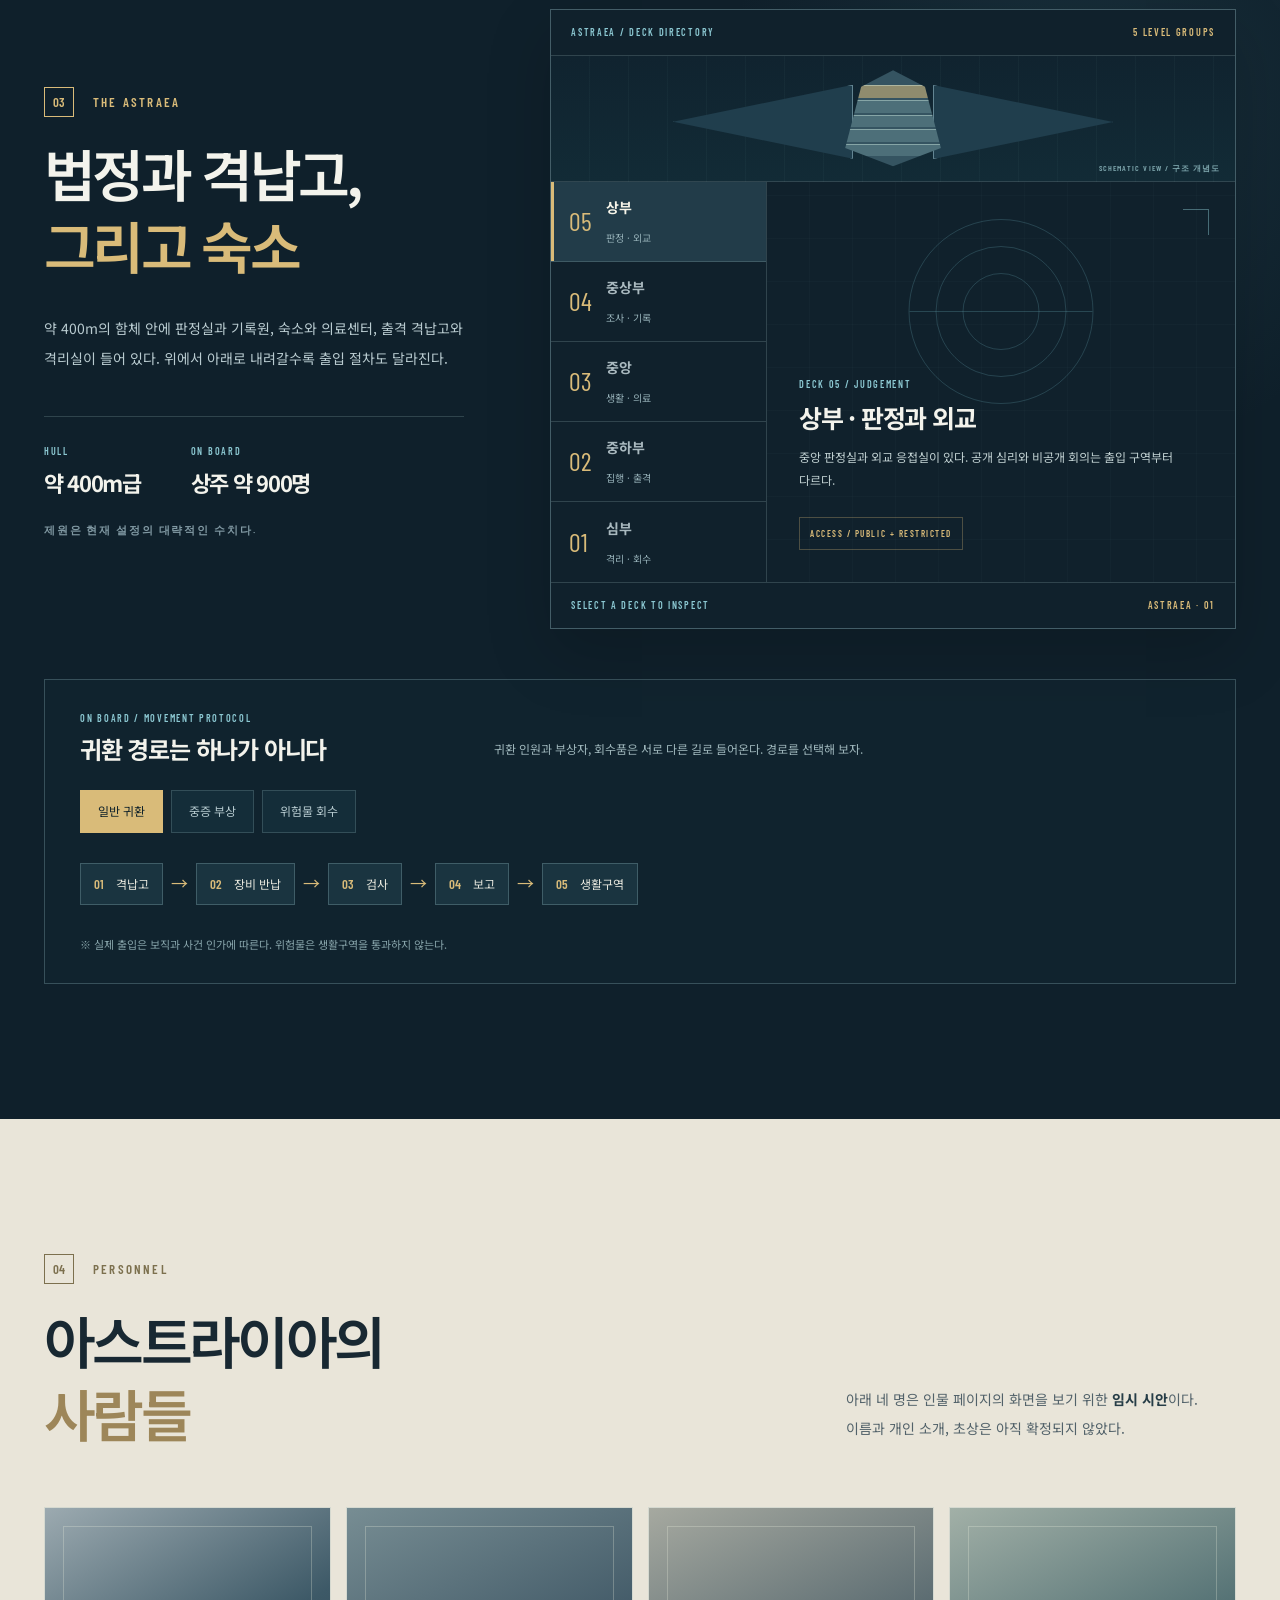
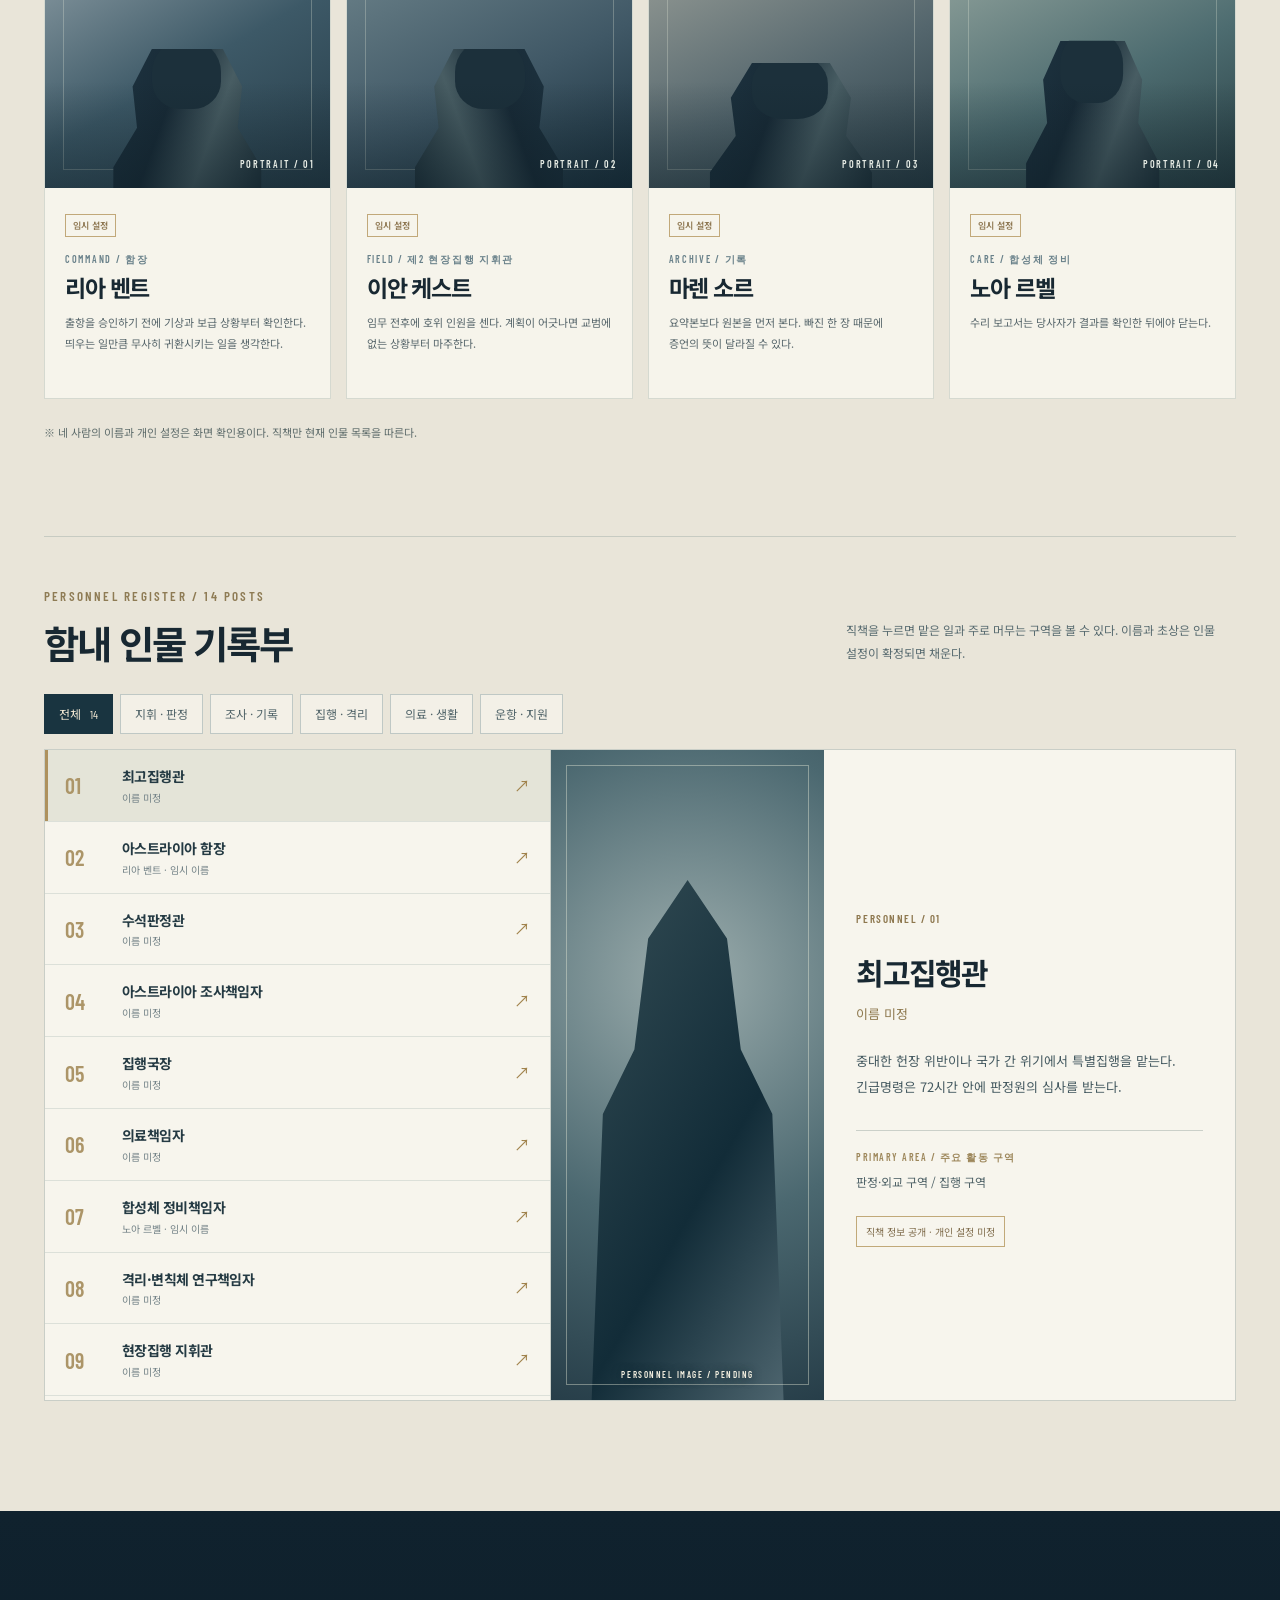
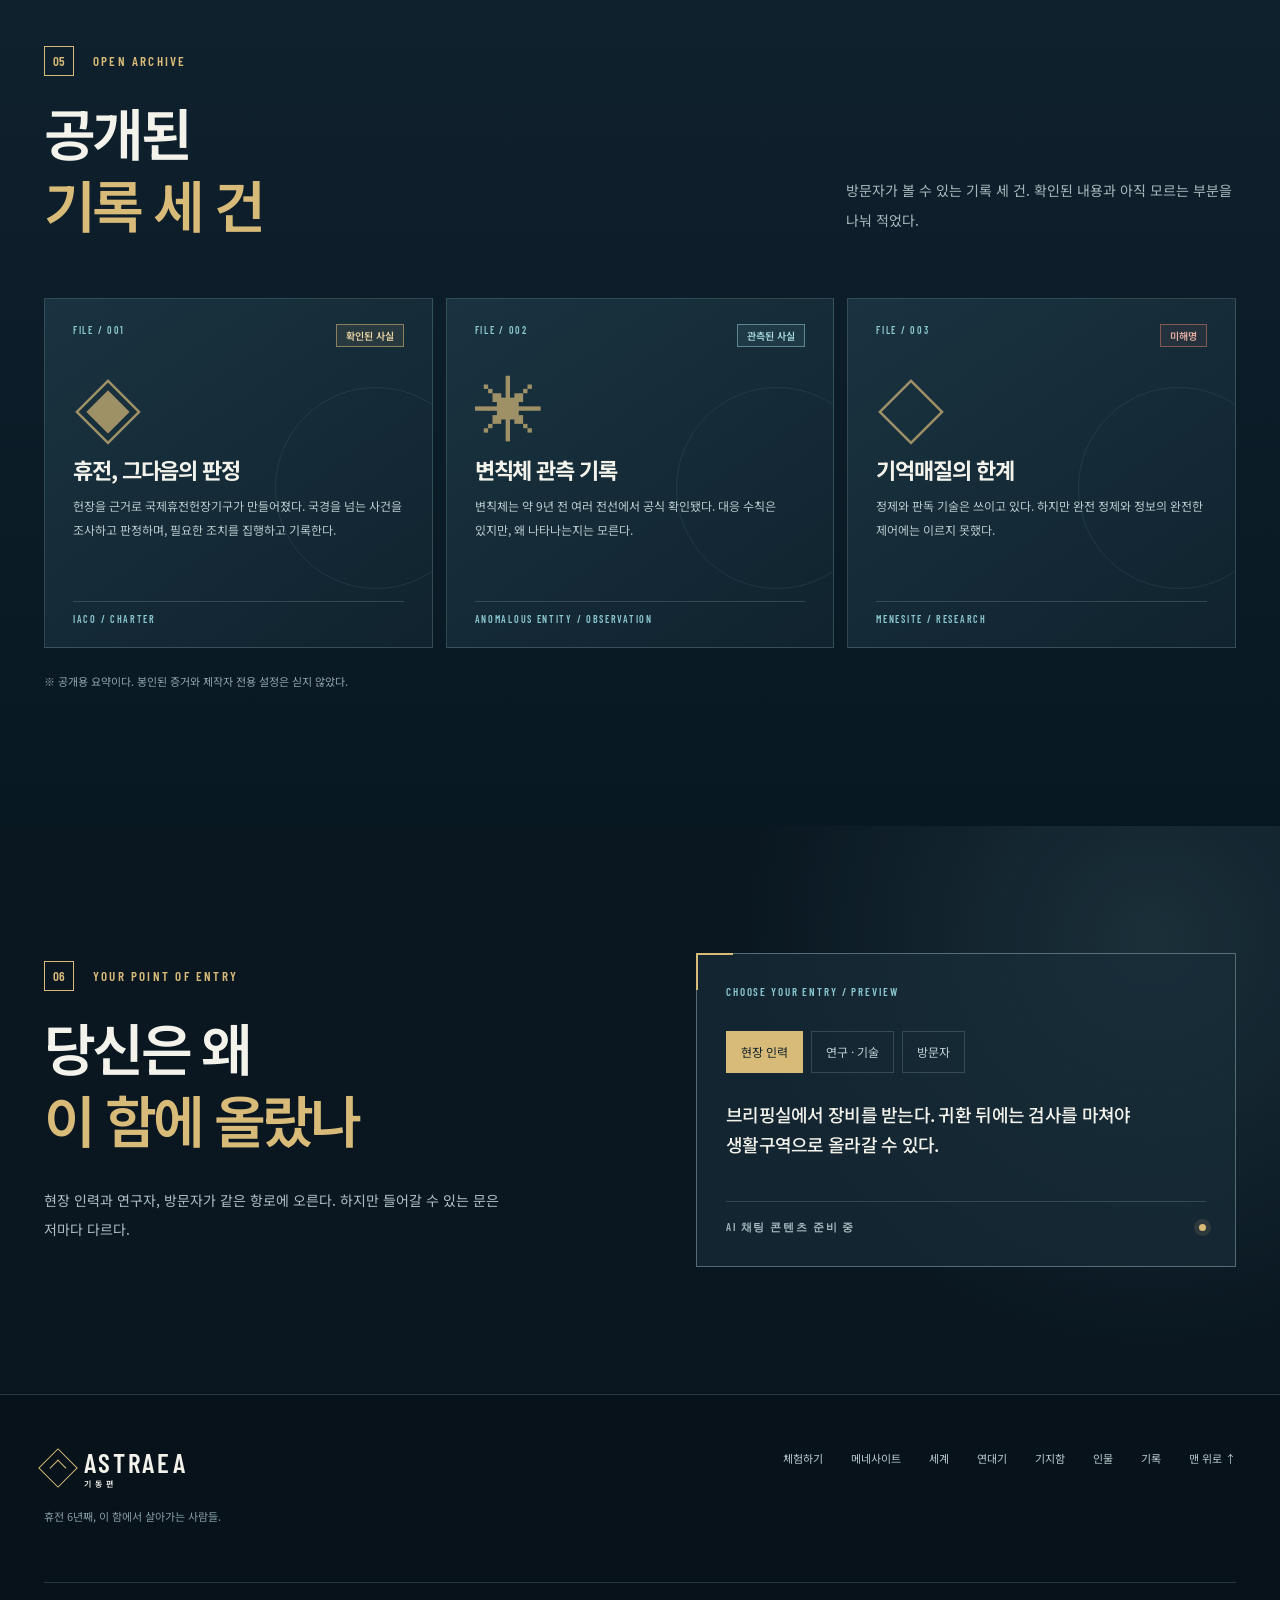
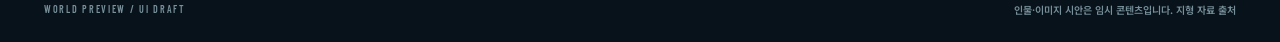
==== commit 2c8be056: "Build atlas from real coastline and elevation data" ====
--- a/index.html
+++ b/index.html
@@ -14,6 +14,7 @@
   <link rel="stylesheet" href="./menesite.css">
   <link rel="stylesheet" href="./world-map.css">
   <script src="./script.js" defer></script>
+  <script src="./assets/atlas-coast.js" defer></script>
   <script src="./world-map.js" defer></script>
   <script type="module" src="./world-map-3d.js"></script>
 </head>
@@ -101,27 +102,23 @@
                   <svg class="atlas-svg" viewBox="0 0 1000 620" preserveAspectRatio="none" aria-hidden="true">
                     <defs><pattern id="atlas-grid" width="50" height="50" patternUnits="userSpaceOnUse"><path d="M 50 0 H 0 V 50" fill="none" stroke="#94bac0" stroke-opacity=".12" stroke-width="1"/></pattern><pattern id="atlas-dots" width="7" height="7" patternUnits="userSpaceOnUse"><circle cx="3.5" cy="3.5" r=".85" fill="#a9e5ed" fill-opacity=".65"/></pattern><linearGradient id="atlas-scan-gradient"><stop offset="0" stop-color="#a6e9ea" stop-opacity="0"/><stop offset=".48" stop-color="#a6e9ea" stop-opacity=".16"/><stop offset="1" stop-color="#a6e9ea" stop-opacity="0"/></linearGradient><clipPath id="atlas-land-clip"><path d="M69 221 C86 205 95 196 115 201 C132 183 145 182 166 175 C184 161 194 174 211 155 C228 141 242 148 260 143 C282 125 298 128 319 117 C333 103 353 105 371 111 C391 92 413 101 436 87 C455 74 472 84 491 76 C510 59 528 66 546 71 C568 61 590 77 609 72 C634 58 646 74 665 69 C684 58 708 79 725 76 C749 77 763 91 780 95 C805 92 821 112 840 117 C865 120 884 143 891 163 C907 178 911 196 898 211 C928 224 938 242 926 261 C911 276 928 293 916 309 C900 323 907 335 918 350 C932 363 927 384 909 398 C892 411 878 404 866 417 C853 435 838 439 825 431 C806 423 792 436 796 452 C804 462 825 454 840 463 C854 476 848 491 831 499 C817 504 816 524 797 531 C777 534 764 521 744 534 C721 545 710 533 693 541 C673 550 648 540 628 552 C611 568 588 561 572 565 C545 573 532 556 511 557 C489 563 469 551 452 556 C431 550 414 558 397 545 C372 546 356 532 337 533 C311 548 295 538 273 529 C246 528 225 517 208 514 C190 503 180 514 162 498 C137 496 131 476 116 465 C98 448 100 431 81 418 C69 404 76 385 64 369 C50 353 65 331 56 313 C46 295 58 274 52 255 C49 240 57 230 69 221Z"/></clipPath></defs>
                     <rect width="1000" height="620" fill="#0c2530"/><rect width="1000" height="620" fill="url(#atlas-grid)"/>
-                    <path class="atlas-current" d="M-30 185 C145 110 215 146 334 74 S571 60 646 28 M-20 472 C126 384 232 454 355 391 S566 392 695 337 896 362 1030 280 M-20 533 C183 460 252 532 426 475 S715 476 1030 408"/>
-                    <g class="atlas-depth" id="atlas-depth" pointer-events="none"></g>
                     <path class="atlas-land" id="atlas-land" d="M69 221 C86 205 95 196 115 201 C132 183 145 182 166 175 C184 161 194 174 211 155 C228 141 242 148 260 143 C282 125 298 128 319 117 C333 103 353 105 371 111 C391 92 413 101 436 87 C455 74 472 84 491 76 C510 59 528 66 546 71 C568 61 590 77 609 72 C634 58 646 74 665 69 C684 58 708 79 725 76 C749 77 763 91 780 95 C805 92 821 112 840 117 C865 120 884 143 891 163 C907 178 911 196 898 211 C928 224 938 242 926 261 C911 276 928 293 916 309 C900 323 907 335 918 350 C932 363 927 384 909 398 C892 411 878 404 866 417 C853 435 838 439 825 431 C806 423 792 436 796 452 C804 462 825 454 840 463 C854 476 848 491 831 499 C817 504 816 524 797 531 C777 534 764 521 744 534 C721 545 710 533 693 541 C673 550 648 540 628 552 C611 568 588 561 572 565 C545 573 532 556 511 557 C489 563 469 551 452 556 C431 550 414 558 397 545 C372 546 356 532 337 533 C311 548 295 538 273 529 C246 528 225 517 208 514 C190 503 180 514 162 498 C137 496 131 476 116 465 C98 448 100 431 81 418 C69 404 76 385 64 369 C50 353 65 331 56 313 C46 295 58 274 52 255 C49 240 57 230 69 221Z"/>
                     <g clip-path="url(#atlas-land-clip)"><path class="atlas-region atlas-dravan" data-map-nation="dravan" d="M0 0 H338 C360 135 397 213 450 310 C443 370 443 423 469 486 L452 620 H0Z"/><path class="atlas-region atlas-kalden" data-map-nation="kalden" d="M338 0 H1000 V365 C900 365 832 339 780 341 C711 347 675 334 618 329 C557 340 506 333 450 310 C397 213 360 135 338 0Z"/><path class="atlas-region atlas-serein" data-map-nation="serein" d="M450 310 C506 333 557 340 618 329 C675 334 711 347 780 341 C832 339 900 365 1000 365 V620 H452 L469 486 C443 423 443 370 450 310Z"/></g>
                     <g class="atlas-terrain" id="atlas-terrain" pointer-events="none"></g>
-                    <path class="atlas-shore" d="M32 249 C23 304 31 380 76 433 M430 584 C549 601 657 579 726 558 M935 183 C969 225 968 272 941 302"/>
-                    <path class="atlas-border" d="M338 103 C360 135 397 213 450 310 C443 370 443 423 469 486 L452 556 M450 310 C506 333 557 340 618 329 C675 334 711 347 780 341 C832 339 900 365 918 365"/>
                     <text class="atlas-water-label" x="78" y="90">WESTERN SURVEY / 01</text><text class="atlas-water-label" x="782" y="582">CHART / 01</text>
                   </svg>
-                  <button class="atlas-nation" type="button" data-map-nation="dravan" style="left:25%;top:54%" aria-label="드라반 설명 열기">드라반</button>
-                  <button class="atlas-nation" type="button" data-map-nation="kalden" style="left:57%;top:28%" aria-label="칼덴 설명 열기">칼덴</button>
-                  <button class="atlas-nation" type="button" data-map-nation="serein" style="left:71%;top:69%" aria-label="세레인 설명 열기">세레인</button>
-                  <button class="atlas-city" type="button" data-map-city="harven" style="left:46%;top:21%" aria-label="하르벤 도시 설명 열기"><span aria-hidden="true"></span><strong>하르벤</strong></button>
-                  <button class="atlas-city" type="button" data-map-city="brek" style="left:68%;top:25%" aria-label="브레크 도시 설명 열기"><span aria-hidden="true"></span><strong>브레크</strong></button>
+                  <button class="atlas-nation" type="button" data-map-nation="dravan" style="left:35%;top:52%" aria-label="드라반 설명 열기">드라반</button>
+                  <button class="atlas-nation" type="button" data-map-nation="kalden" style="left:65%;top:43%" aria-label="칼덴 설명 열기">칼덴</button>
+                  <button class="atlas-nation" type="button" data-map-nation="serein" style="left:69%;top:68%" aria-label="세레인 설명 열기">세레인</button>
+                  <button class="atlas-city" type="button" data-map-city="harven" style="left:51%;top:35%" aria-label="하르벤 도시 설명 열기"><span aria-hidden="true"></span><strong>하르벤</strong></button>
+                  <button class="atlas-city" type="button" data-map-city="brek" style="left:65%;top:34%" aria-label="브레크 도시 설명 열기"><span aria-hidden="true"></span><strong>브레크</strong></button>
                   <button class="atlas-city" type="button" data-map-city="tork" style="left:75%;top:43%" aria-label="토르크 도시 설명 열기"><span aria-hidden="true"></span><strong>토르크</strong></button>
-                  <button class="atlas-city" type="button" data-map-city="bardan" style="left:18%;top:40%" aria-label="바르단 도시 설명 열기"><span aria-hidden="true"></span><strong>바르단</strong></button>
-                  <button class="atlas-city" type="button" data-map-city="korga" style="left:25%;top:74%" aria-label="코르가 도시 설명 열기"><span aria-hidden="true"></span><strong>코르가</strong></button>
+                  <button class="atlas-city" type="button" data-map-city="bardan" style="left:41%;top:46%" aria-label="바르단 도시 설명 열기"><span aria-hidden="true"></span><strong>바르단</strong></button>
+                  <button class="atlas-city" type="button" data-map-city="korga" style="left:39%;top:69%" aria-label="코르가 도시 설명 열기"><span aria-hidden="true"></span><strong>코르가</strong></button>
                   <button class="atlas-city" type="button" data-map-city="ravkan" style="left:35%;top:57%" aria-label="라브칸 도시 설명 열기"><span aria-hidden="true"></span><strong>라브칸</strong></button>
                   <button class="atlas-city" type="button" data-map-city="rienna" style="left:57%;top:67%" aria-label="리에나 도시 설명 열기"><span aria-hidden="true"></span><strong>리에나</strong></button>
-                  <button class="atlas-city" type="button" data-map-city="belmar" style="left:78%;top:75%" aria-label="벨마르 도시 설명 열기"><span aria-hidden="true"></span><strong>벨마르</strong></button>
-                  <button class="atlas-city" type="button" data-map-city="orsen" style="left:67%;top:79%" aria-label="오르센 도시 설명 열기"><span aria-hidden="true"></span><strong>오르센</strong></button>
+                  <button class="atlas-city" type="button" data-map-city="belmar" style="left:75%;top:59%" aria-label="벨마르 도시 설명 열기"><span aria-hidden="true"></span><strong>벨마르</strong></button>
+                  <button class="atlas-city" type="button" data-map-city="orsen" style="left:62%;top:73%" aria-label="오르센 도시 설명 열기"><span aria-hidden="true"></span><strong>오르센</strong></button>
                 </div>
                 <div class="atlas-tools" role="group" aria-label="지도 조작"><button type="button" data-map-control="zoom-in" aria-label="지도 확대">＋</button><button type="button" data-map-control="zoom-out" aria-label="지도 축소">－</button><button type="button" data-map-control="rotate-left" aria-label="지도 왼쪽 회전">↶</button><button type="button" data-map-control="rotate-right" aria-label="지도 오른쪽 회전">↷</button><button type="button" data-map-control="reset" aria-label="전체 지도 보기">전체 지도</button></div>
                 <div class="atlas-readout" aria-live="off"><span>ZOOM <b id="atlas-zoom">100%</b></span><span class="atlas-angle-readout">ANGLE <b id="atlas-angle">0°</b></span><span>LAYER <b id="atlas-layer">NATIONS</b></span></div>
@@ -200,7 +197,7 @@
 
       <section class="entry-section" id="entry" aria-labelledby="entry-title"><div class="wrap entry-layout"><div><p class="eyebrow"><span class="section-number">06</span> YOUR POINT OF ENTRY</p><h2 id="entry-title">당신은 왜<br><em>이 함에 올랐나</em></h2><p>현장 인력과 연구자, 방문자가 같은 항로에 오른다. 하지만 들어갈 수 있는 문은 저마다 다르다.</p></div><div class="entry-card"><span class="entry-card-top">CHOOSE YOUR ENTRY / PREVIEW</span><div class="entry-choices" role="group" aria-label="승함 입장 미리보기"><button type="button" class="active" data-entry="field" aria-pressed="true">현장 인력</button><button type="button" data-entry="research" aria-pressed="false">연구 · 기술</button><button type="button" data-entry="visitor" aria-pressed="false">방문자</button></div><p class="entry-result" id="entry-result" aria-live="polite">브리핑실에서 장비를 받는다. 귀환 뒤에는 검사를 마쳐야 생활구역으로 올라갈 수 있다.</p><div class="entry-card-bottom"><span>AI 채팅 콘텐츠 준비 중</span><span class="status-pulse" aria-hidden="true"></span></div></div></div></section>
     </main>
-    <footer class="site-footer"><div class="wrap footer-layout"><div><a class="brand footer-brand" href="#top"><span class="brand-mark" aria-hidden="true"><span></span></span><span class="brand-name">ASTRAEA <small>기동편</small></span></a><p>휴전 6년째, 이 함에서 살아가는 사람들.</p></div><div class="footer-links"><a href="./field-report.html">체험하기</a><a href="#menesite">메네사이트</a><a href="#world">세계</a><a href="#chronicle">연대기</a><a href="#ship">기지함</a><a href="#people">인물</a><a href="#archive">기록</a><a href="#top">맨 위로 ↑</a></div></div><div class="wrap footer-meta"><span>WORLD PREVIEW / UI DRAFT</span><span>인물·이미지 시안은 임시 콘텐츠입니다.</span></div></footer>
+    <footer class="site-footer"><div class="wrap footer-layout"><div><a class="brand footer-brand" href="#top"><span class="brand-mark" aria-hidden="true"><span></span></span><span class="brand-name">ASTRAEA <small>기동편</small></span></a><p>휴전 6년째, 이 함에서 살아가는 사람들.</p></div><div class="footer-links"><a href="./field-report.html">체험하기</a><a href="#menesite">메네사이트</a><a href="#world">세계</a><a href="#chronicle">연대기</a><a href="#ship">기지함</a><a href="#people">인물</a><a href="#archive">기록</a><a href="#top">맨 위로 ↑</a></div></div><div class="wrap footer-meta"><span>WORLD PREVIEW / UI DRAFT</span><span>인물·이미지 시안은 임시 콘텐츠입니다. <a href="./terrain-credits.html">지형 자료 출처</a></span></div></footer>
   </div>
 </body>
 </html>
--- a/world-map.css
+++ b/world-map.css
@@ -27,7 +27,7 @@
 .atlas-relief-ring,.atlas-relief-rib{fill:none;stroke:#d8e4c8;stroke-opacity:.48;stroke-width:1;vector-effect:non-scaling-stroke}
 .atlas-relief-rib{stroke-opacity:.28}
 .atlas-scan{animation:atlas-survey 16s linear infinite;pointer-events:none}
-.atlas-land{fill:rgba(13,52,72,.055);stroke:#9bd9e5;stroke-opacity:.46;stroke-width:1.3;pointer-events:none}
+.atlas-land{fill:rgba(13,52,72,.055);stroke:none;pointer-events:none}
 .atlas-region{fill:rgba(0,0,0,.001);stroke:none;cursor:pointer;transition:fill .2s}
 .atlas-region:hover,.atlas-region.is-active{fill:rgba(94,188,210,.1)}
 .atlas-svg-route{fill:none;stroke:#a6e3ee;stroke-width:1.5;stroke-opacity:.46;stroke-dasharray:6 5;vector-effect:non-scaling-stroke}
